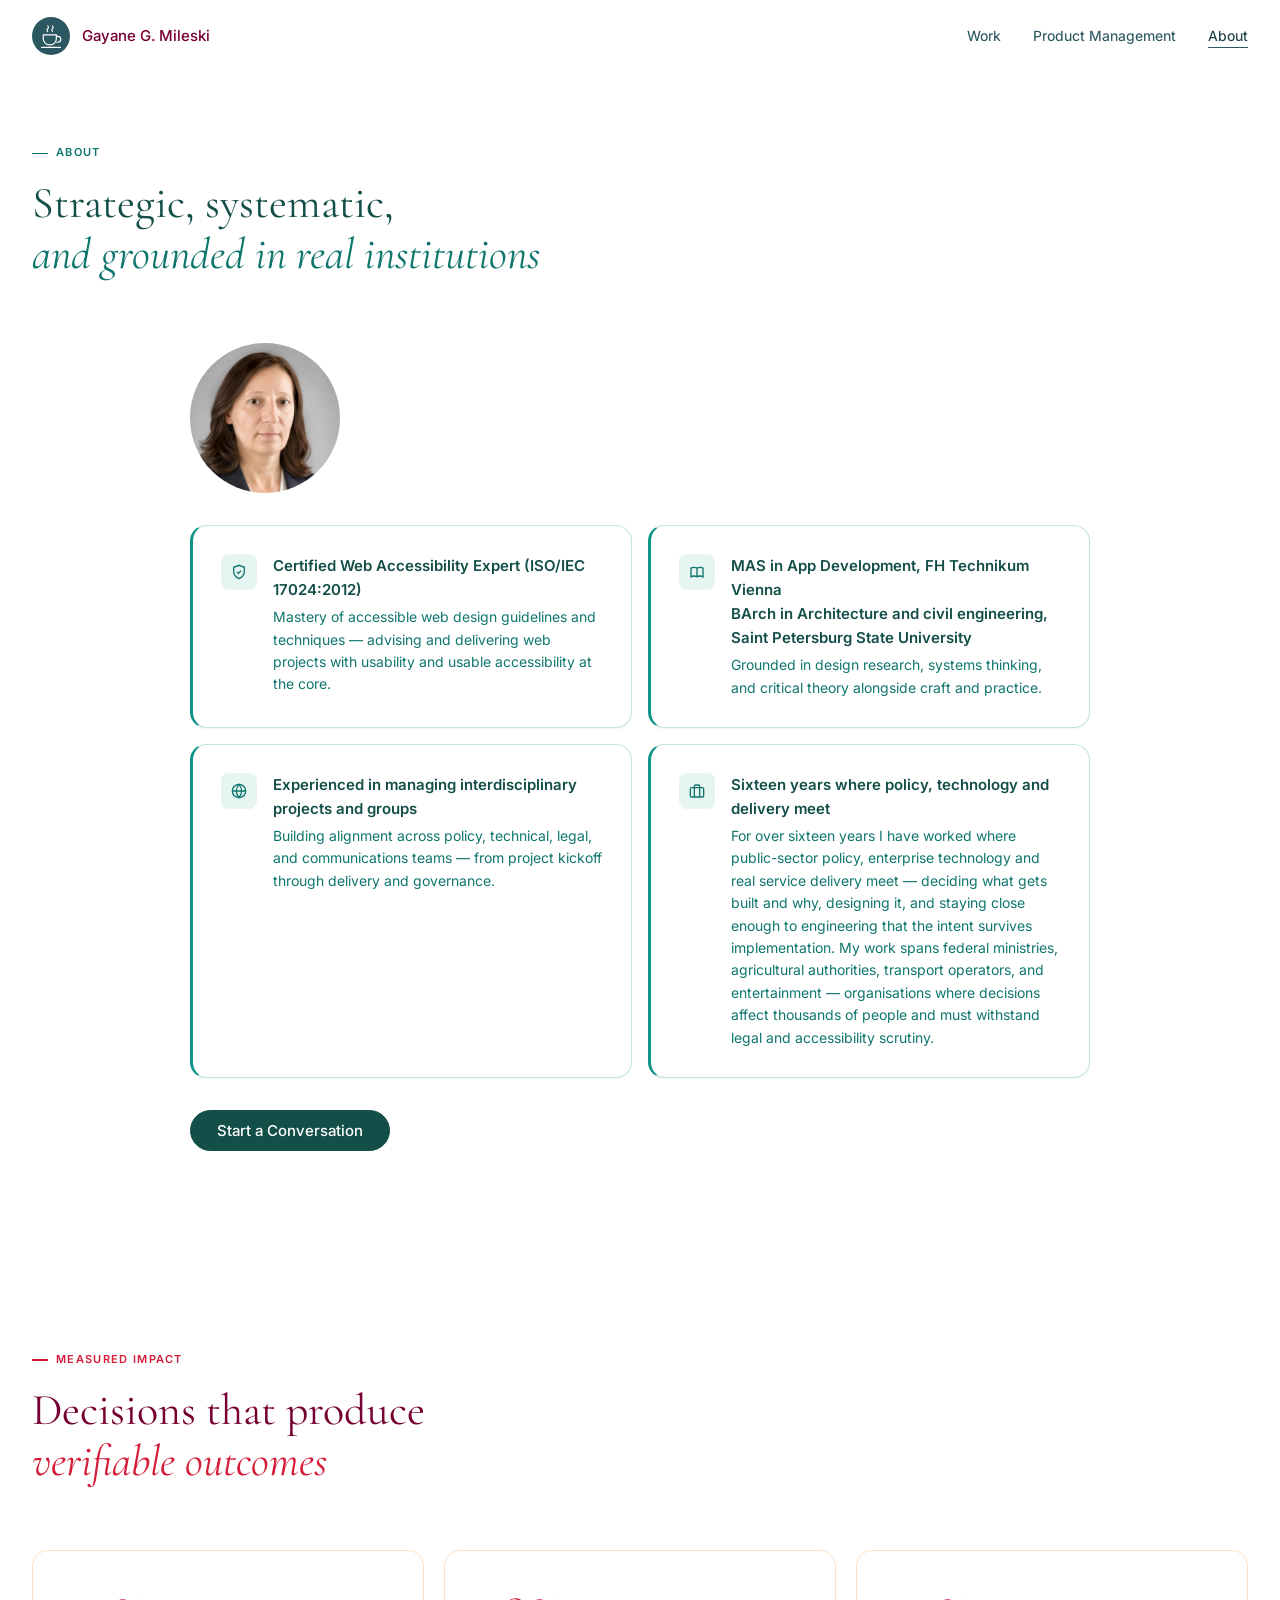
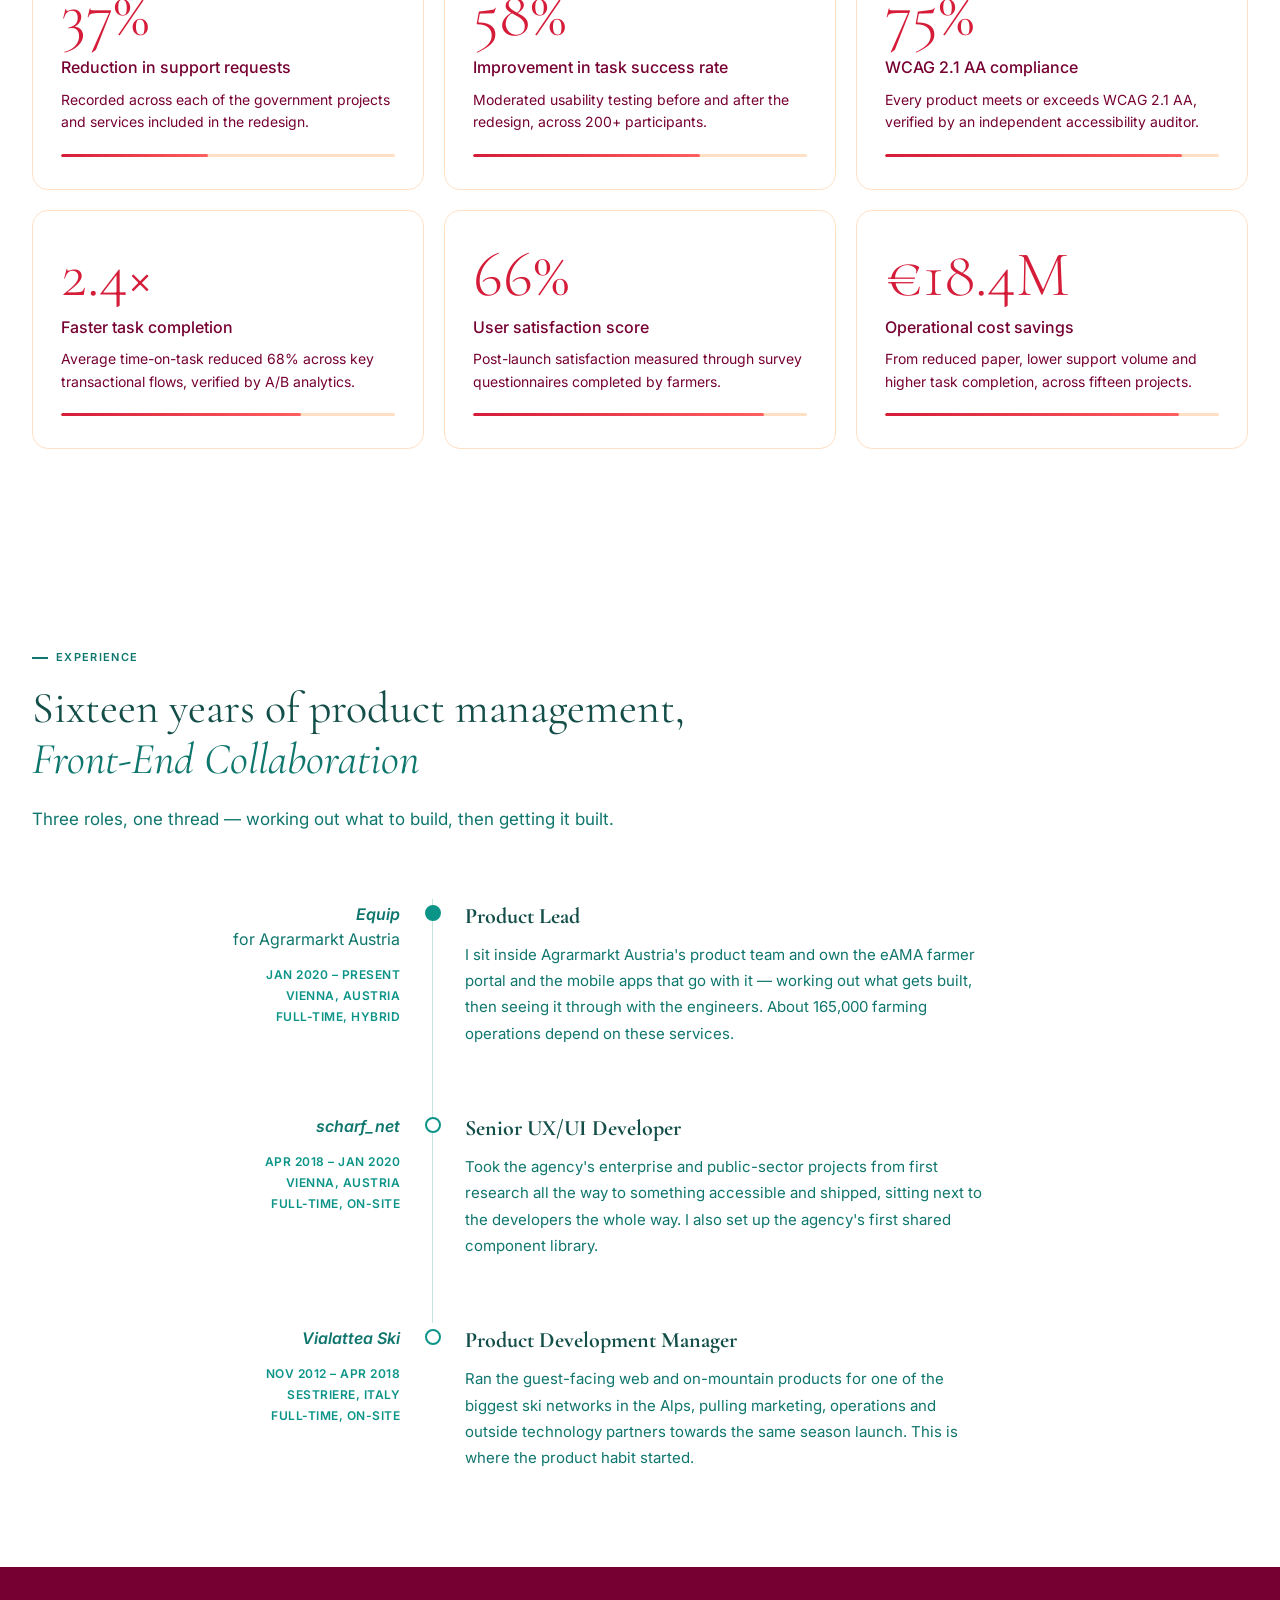
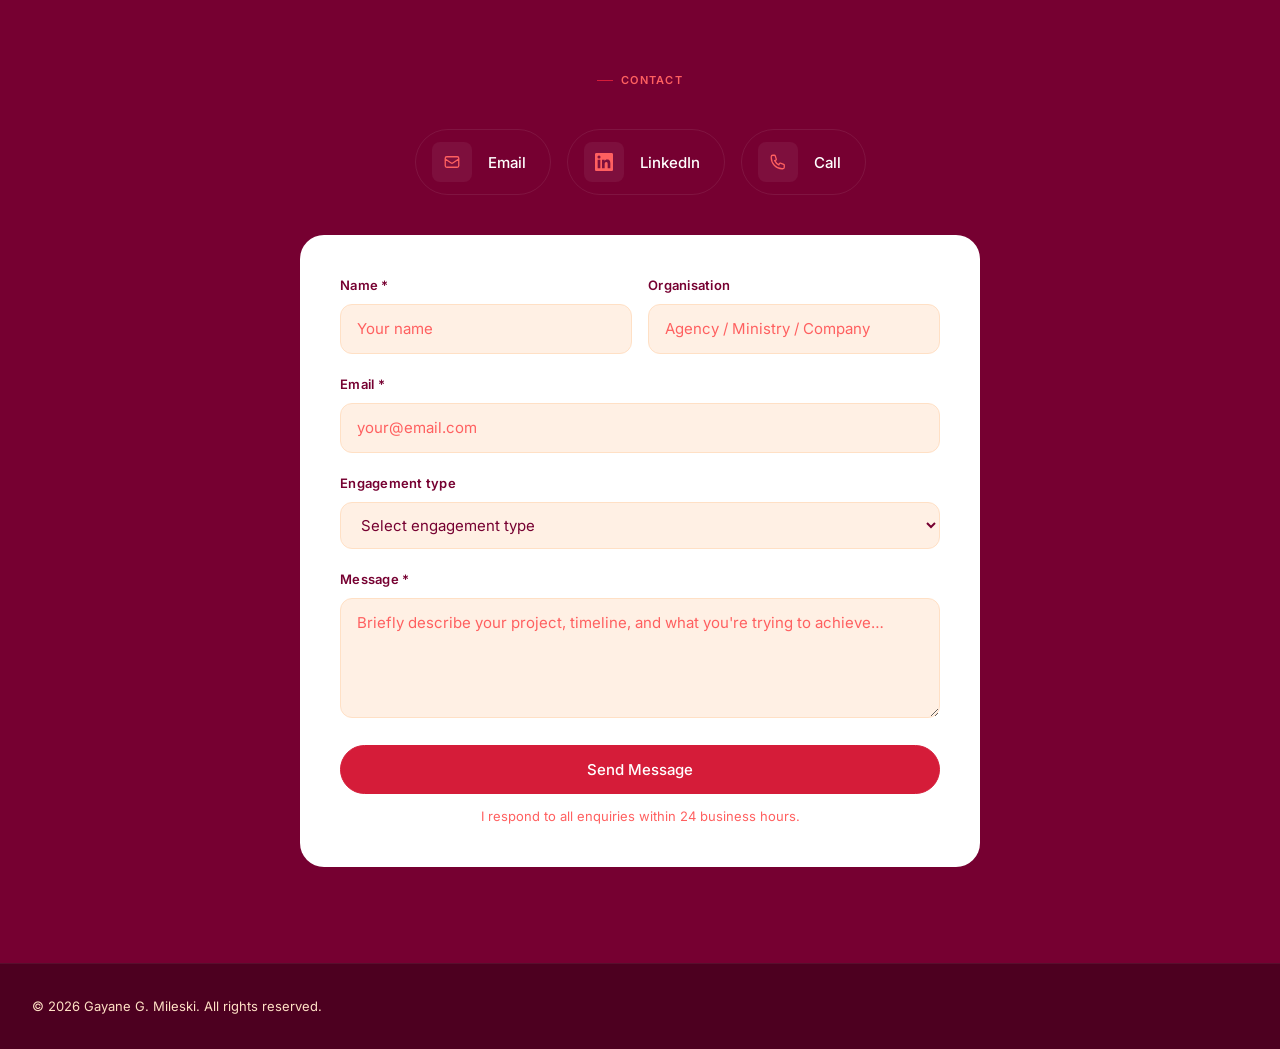
==== about.html @ b1dc821b "Stack the projects, calm the hovers, fix the banners at 600px Work drops the carousel and lists the " ====
<!DOCTYPE html>
<html lang="en">
<head>
  <meta charset="UTF-8">
  <meta name="viewport" content="width=device-width, initial-scale=1.0">
  <meta name="description" content="Gayane G. Mileski — Product Lead in Vienna, working across public-sector policy, enterprise technology and human-centred service delivery.">
  <title>About | Gayane G. Mileski</title>
  <link rel="icon" href="favicon.svg" type="image/svg+xml">
  <link rel="preconnect" href="https://fonts.googleapis.com">
  <link rel="preconnect" href="https://fonts.gstatic.com" crossorigin>
  <link href="https://fonts.googleapis.com/css2?family=Cormorant+Garamond:ital,wght@0,300;0,400;0,500;1,300;1,400&family=Inter:wght@300;400;500;600;700&display=swap" rel="stylesheet">
  <link rel="stylesheet" href="css/styles.css">
</head>
<body>

  <div class="reading-progress" aria-hidden="true"><div class="reading-progress-fill"></div></div>

  <header class="site-header" id="top">
    <nav class="nav container" aria-label="Primary navigation">
      <a href="index.html" class="nav-brand" aria-label="Gayane G. Mileski — Home">
        <span class="nav-monogram" aria-hidden="true"><svg viewBox="0 0 64 64" fill="none"><circle cx="32" cy="32" r="32" fill="#2b5761"/> <g fill="none" stroke="#FFFFFF" stroke-width="2" stroke-linecap="round" stroke-linejoin="round"> <path d="M26.5 15c1.6 1.6 1.6 3.2 0 4.8s-1.6 3.2 0 4.8"/> <path d="M34.5 15c1.6 1.6 1.6 3.2 0 4.8s-1.6 3.2 0 4.8"/> <path d="M19 30h22v6.5A10.5 10.5 0 0 1 30.5 47h-1A10.5 10.5 0 0 1 19 36.5V30z"/> <path d="M41 32.5h2.5a5 5 0 0 1 0 10H41.6"/> <path d="M16 51h32"/> </g></svg></span>
        <span class="nav-name">Gayane G. Mileski</span>
      </a>
      <ul class="nav-menu nav-menu--teal" id="nav-menu" role="list">
        <li><a href="work.html" class="nav-link">Work</a></li>
        <li><a href="product-management.html" class="nav-link">Product Management</a></li>
        <li><a href="about.html" class="nav-link is-current" aria-current="page">About</a></li>
      </ul>
      <button class="nav-toggle" id="nav-toggle" aria-expanded="false" aria-controls="nav-menu" aria-label="Open navigation">
        <span></span><span></span><span></span>
      </button>
    </nav>
  </header>

  <main id="main-content">

  <section class="section section--page-top" id="about" aria-labelledby="about-heading">
    <div class="container">
      <header class="section-header" data-reveal>
        <span class="section-label">About</span>
        <h2 class="section-title" id="about-heading">
          Strategic, systematic,<br><em>and grounded in real institutions</em>
        </h2>
      </header>
      <div class="about-stack">

        <img class="about-photo" src="images/avatar.webp" alt="Gayane G. Mileski" width="300" height="300" data-reveal>

        <div class="about-highlights" data-reveal data-reveal-delay="2">
          <div class="about-highlight">
            <div class="about-highlight-icon" aria-hidden="true">
              <svg width="16" height="16" fill="none" stroke="currentColor" stroke-width="2" viewBox="0 0 24 24"><path d="M12 22s8-4 8-10V5l-8-3-8 3v7c0 6 8 10 8 10z"/><path d="M9 12l2 2 4-4"/></svg>
            </div>
            <div class="about-highlight-text">
              <div class="about-highlight-title">Certified Web Accessibility Expert (ISO/IEC 17024:2012)</div>
              <div class="about-highlight-desc">Mastery of accessible web design guidelines and techniques — advising and delivering web projects with usability and usable accessibility at the core.</div>
            </div>
          </div>
          <div class="about-highlight">
            <div class="about-highlight-icon" aria-hidden="true">
              <svg width="16" height="16" fill="none" stroke="currentColor" stroke-width="2" viewBox="0 0 24 24"><path d="M12 6.253v13m0-13C10.832 5.477 9.246 5 7.5 5S4.168 5.477 3 6.253v13C4.168 18.477 5.754 18 7.5 18s3.332.477 4.5 1.253m0-13C13.168 5.477 14.754 5 16.5 5c1.747 0 3.332.477 4.5 1.253v13C19.832 18.477 18.247 18 16.5 18c-1.746 0-3.332.477-4.5 1.253"/></svg>
            </div>
            <div class="about-highlight-text">
              <div class="about-highlight-title">MAS in App Development, FH Technikum Vienna<br>BArch in Architecture and civil engineering, Saint Petersburg State University</div>
              <div class="about-highlight-desc">Grounded in design research, systems thinking, and critical theory alongside craft and practice.</div>
            </div>
          </div>
          <div class="about-highlight">
            <div class="about-highlight-icon" aria-hidden="true">
              <svg width="16" height="16" fill="none" stroke="currentColor" stroke-width="2" viewBox="0 0 24 24"><circle cx="12" cy="12" r="10"/><path d="M2 12h20M12 2a15.3 15.3 0 014 10 15.3 15.3 0 01-4 10 15.3 15.3 0 01-4-10 15.3 15.3 0 014-10z"/></svg>
            </div>
            <div class="about-highlight-text">
              <div class="about-highlight-title">Experienced in managing interdisciplinary projects and groups</div>
              <div class="about-highlight-desc">Building alignment across policy, technical, legal, and communications teams — from project kickoff through delivery and governance.</div>
            </div>
          </div>
          <div class="about-highlight">
            <div class="about-highlight-icon" aria-hidden="true">
              <svg width="16" height="16" fill="none" stroke="currentColor" stroke-width="2" viewBox="0 0 24 24"><rect x="2" y="7" width="20" height="14" rx="2"/><path d="M16 21V5a2 2 0 0 0-2-2h-4a2 2 0 0 0-2 2v16"/></svg>
            </div>
            <div class="about-highlight-text">
              <div class="about-highlight-title">Sixteen years where policy, technology and delivery meet</div>
              <div class="about-highlight-desc">For over sixteen years I have worked where public-sector policy, enterprise technology and real service delivery meet — deciding what gets built and why, designing it, and staying close enough to engineering that the intent survives implementation. My work spans federal ministries, agricultural authorities, transport operators, and entertainment — organisations where decisions affect thousands of people and must withstand legal and accessibility scrutiny.</div>
            </div>
          </div>
        </div>

        <a href="index.html#contact" class="btn btn-primary" data-reveal data-reveal-delay="3">Start a Conversation</a>

      </div>
    </div>
  </section>

  <!-- =====================================================================
       IMPACT / METRICS
  ====================================================================== -->
  <section class="section" id="impact" aria-labelledby="impact-heading">
    <div class="container">
      <header class="section-header" data-reveal>
        <span class="section-label">Measured Impact</span>
        <h2 class="section-title" id="impact-heading">
          Decisions that produce<br><em>verifiable outcomes</em>
        </h2>
      </header>

      <div class="metrics-grid" data-reveal>
        <div class="metric-cell">
          <div class="metric-number"><span class="counter-num" data-target="44" data-suffix="%">44%</span></div>
          <div class="metric-label">Reduction in support requests</div>
          <p class="metric-context">Recorded across each of the government projects and services included in the redesign.</p>
          <div class="metric-bar"><div class="metric-bar-fill" style="width:44%"></div></div>
        </div>
        <div class="metric-cell">
          <div class="metric-number"><span class="counter-num" data-target="68" data-suffix="%">68%</span></div>
          <div class="metric-label">Improvement in task success rate</div>
          <p class="metric-context">Moderated usability testing before and after the redesign, across 200+ participants.</p>
          <div class="metric-bar"><div class="metric-bar-fill" style="width:68%"></div></div>
        </div>
        <div class="metric-cell">
          <div class="metric-number"><span class="counter-num" data-target="89" data-suffix="%">89%</span></div>
          <div class="metric-label">WCAG 2.1 AA compliance</div>
          <p class="metric-context">Every product meets or exceeds WCAG 2.1 AA, verified by an independent accessibility auditor.</p>
          <div class="metric-bar"><div class="metric-bar-fill" style="width:89%"></div></div>
        </div>
        <div class="metric-cell">
          <div class="metric-number"><span class="counter-num" data-target="3.2" data-suffix="×" data-decimals="1">3.2×</span></div>
          <div class="metric-label">Faster task completion</div>
          <p class="metric-context">Average time-on-task reduced 68% across key transactional flows, verified by A/B analytics.</p>
          <div class="metric-bar"><div class="metric-bar-fill" style="width:72%"></div></div>
        </div>
        <div class="metric-cell">
          <div class="metric-number"><span class="counter-num" data-target="87" data-suffix="%">87%</span></div>
          <div class="metric-label">User satisfaction score</div>
          <p class="metric-context">Post-launch satisfaction measured through survey questionnaires completed by farmers.</p>
          <div class="metric-bar"><div class="metric-bar-fill" style="width:87%"></div></div>
        </div>
        <div class="metric-cell">
          <div class="metric-number"><span class="counter-num" data-prefix="€" data-target="24.5" data-suffix="M" data-decimals="1">€24.5M</span></div>
          <div class="metric-label">Operational cost savings</div>
          <p class="metric-context">From reduced paper, lower support volume and higher task completion, across fifteen projects.</p>
          <div class="metric-bar"><div class="metric-bar-fill" style="width:88%"></div></div>
        </div>
      </div>

    </div>
  </section>

  <!-- =====================================================================
       EXPERIENCE
  ====================================================================== -->
  <section class="section" id="experience" aria-labelledby="experience-heading">
    <div class="container">
      <header class="section-header" data-reveal>
        <span class="section-label">Experience</span>
        <h2 class="section-title" id="experience-heading">
          Sixteen years of product management,<br><em>Front-End Collaboration</em>
        </h2>
        <p class="section-description">
          Three roles, one thread — working out what to build, then getting it built.
        </p>
      </header>

      <div class="timeline" data-reveal>
        <div class="timeline-item">
          <div class="timeline-aside">
            <div class="timeline-org">Equip<span class="timeline-org-context">for Agrarmarkt Austria</span></div>
            <div class="timeline-meta">
                <span>Jan 2020 – Present</span>
                <span>Vienna, Austria</span>
                <span>Full-time, hybrid</span>
            </div>
          </div>
          <div class="timeline-content">
            <span class="timeline-marker" aria-hidden="true"></span>
            <div class="timeline-role">Product Lead</div>
            <p class="timeline-desc">I sit inside Agrarmarkt Austria's product team and own the eAMA farmer portal and the mobile apps that go with it — working out what gets built, then seeing it through with the engineers. About 165,000 farming operations depend on these services.</p>
          </div>
        </div>
        <div class="timeline-item">
          <div class="timeline-aside">
            <div class="timeline-org">scharf_net</div>
            <div class="timeline-meta">
                <span>Apr 2018 – Jan 2020</span>
                <span>Vienna, Austria</span>
                <span>Full-time, on-site</span>
            </div>
          </div>
          <div class="timeline-content">
            <span class="timeline-marker" aria-hidden="true"></span>
            <div class="timeline-role">Senior UX/UI Developer</div>
            <p class="timeline-desc">Took the agency's enterprise and public-sector projects from first research all the way to something accessible and shipped, sitting next to the developers the whole way. I also set up the agency's first shared component library.</p>
          </div>
        </div>
        <div class="timeline-item">
          <div class="timeline-aside">
            <div class="timeline-org">Vialattea Ski</div>
            <div class="timeline-meta">
                <span>Nov 2012 – Apr 2018</span>
                <span>Sestriere, Italy</span>
                <span>Full-time, on-site</span>
            </div>
          </div>
          <div class="timeline-content">
            <span class="timeline-marker" aria-hidden="true"></span>
            <div class="timeline-role">Product Development Manager</div>
            <p class="timeline-desc">Ran the guest-facing web and on-mountain products for one of the biggest ski networks in the Alps, pulling marketing, operations and outside technology partners towards the same season launch. This is where the product habit started.</p>
          </div>
        </div>
      </div>
    </div>
  </section>

  <!-- =====================================================================
       CONTACT
  ====================================================================== -->
  <section class="section section--dark" id="contact" aria-label="Contact">
    <div class="container">
      <div class="contact-stack">

        <div class="contact-info contact-info--centered" data-reveal>
          <span class="section-label" style="color:var(--teal-400);">Contact</span>
          <nav class="contact-links" aria-label="Contact links">
            <a href="mailto:gayane.mileski@gmail.com" class="contact-link-item">
              <span class="contact-link-icon" aria-hidden="true">
                <svg width="18" height="18" fill="none" stroke="currentColor" stroke-width="1.75" viewBox="0 0 24 24"><path d="M3 8l7.89 5.26a2 2 0 002.22 0L21 8M5 19h14a2 2 0 002-2V7a2 2 0 00-2-2H5a2 2 0 00-2 2v10a2 2 0 002 2z"/></svg>
              </span>
              <span class="contact-link-text"><span class="contact-link-value">Email</span></span>
            </a>
            <a href="https://www.linkedin.com/in/gayane-g-mileski/" class="contact-link-item" target="_blank" rel="noopener noreferrer">
              <span class="contact-link-icon" aria-hidden="true">
                <svg width="18" height="18" fill="currentColor" viewBox="0 0 24 24"><path d="M20.447 20.452h-3.554v-5.569c0-1.328-.027-3.037-1.852-3.037-1.853 0-2.136 1.445-2.136 2.939v5.667H9.351V9h3.414v1.561h.046c.477-.9 1.637-1.85 3.37-1.85 3.601 0 4.267 2.37 4.267 5.455v6.286zM5.337 7.433a2.062 2.062 0 01-2.063-2.065 2.064 2.064 0 112.063 2.065zm1.782 13.019H3.555V9h3.564v11.452zM22.225 0H1.771C.792 0 0 .774 0 1.729v20.542C0 23.227.792 24 1.771 24h20.451C23.2 24 24 23.227 24 22.271V1.729C24 .774 23.2 0 22.222 0h.003z"/></svg>
              </span>
              <span class="contact-link-text"><span class="contact-link-value">LinkedIn</span></span>
            </a>
            <a href="tel:+436602308530" class="contact-link-item">
              <span class="contact-link-icon" aria-hidden="true">
                <svg width="18" height="18" fill="none" stroke="currentColor" stroke-width="1.75" viewBox="0 0 24 24"><path d="M3 5a2 2 0 012-2h2.28a1 1 0 01.948.684l1.498 4.493a1 1 0 01-.502 1.21l-1.598.8a11.042 11.042 0 005.516 5.516l.8-1.598a1 1 0 011.21-.502l4.493 1.498a1 1 0 01.684.949V19a2 2 0 01-2 2h-1C9.716 21 3 14.284 3 6V5z"/></svg>
              </span>
              <span class="contact-link-text"><span class="contact-link-value">Call</span></span>
            </a>
          </nav>
        </div>

        <div class="contact-form-card" data-reveal data-reveal-delay="2">
          <form id="contact-form" novalidate aria-label="Contact form">
            <div class="form-row">
              <div class="form-group">
                <label class="form-label" for="form-name">Name <span aria-hidden="true">*</span></label>
                <input class="form-input" type="text" id="form-name" name="name" required autocomplete="name" placeholder="Your name">
              </div>
              <div class="form-group">
                <label class="form-label" for="form-org">Organisation</label>
                <input class="form-input" type="text" id="form-org" name="organisation" autocomplete="organization" placeholder="Agency / Ministry / Company">
              </div>
            </div>
            <div class="form-group">
              <label class="form-label" for="form-email">Email <span aria-hidden="true">*</span></label>
              <input class="form-input" type="email" id="form-email" name="email" required autocomplete="email" placeholder="your@email.com">
            </div>
            <div class="form-group">
              <label class="form-label" for="form-type">Engagement type</label>
              <select class="form-select" id="form-type" name="type">
                <option value="">Select engagement type</option>
                <option value="strategy">Product strategy &amp; roadmap</option>
                <option value="embedded">Interim / embedded product leadership</option>
                <option value="discovery">Discovery &amp; product definition</option>
                <option value="audit">UX / accessibility audit</option>
                <option value="system">Design system build</option>
                <option value="other">Other</option>
              </select>
            </div>
            <div class="form-group">
              <label class="form-label" for="form-message">Message <span aria-hidden="true">*</span></label>
              <textarea class="form-textarea" id="form-message" name="message" required placeholder="Briefly describe your project, timeline, and what you're trying to achieve…"></textarea>
            </div>
            <button type="submit" class="btn btn-teal" style="width:100%; justify-content:center; padding:1rem;">
              Send Message
            </button>
            <p class="form-note">I respond to all enquiries within 24 business hours.</p>
          </form>
          <div class="form-success" hidden style="text-align:center; padding: var(--s-10);">
            <div style="width:56px; height:56px; background:var(--teal-50); border-radius:50%; display:flex; align-items:center; justify-content:center; margin:0 auto var(--s-5);">
              <svg width="24" height="24" fill="none" stroke="var(--teal-700)" stroke-width="2" viewBox="0 0 24 24"><path d="M9 12l2 2 4-4m6 2a9 9 0 11-18 0 9 9 0 0118 0z"/></svg>
            </div>
            <h3 style="font-size:1.125rem; font-weight:600; color:var(--gray-900); margin-bottom:var(--s-3);">Message received</h3>
            <p style="font-size:0.9375rem; color:var(--gray-500);">Thank you for reaching out. I'll be in touch within 24 hours.</p>
          </div>
        </div>

      </div>
    </div>
  </section>


  </main>

  <footer class="footer" role="contentinfo">
    <div class="container">
      <div class="footer-bottom">
        <p class="footer-copyright">© 2026 Gayane G. Mileski. All rights reserved.</p>
      </div>
    </div>
  </footer>

  <script src="js/main.js" defer></script>
</body>
</html>
---- css/styles.css ----
/* ==========================================================================
   PORTFOLIO — Senior UX/UI Design Lead
   Swiss-inspired editorial layout, government & enterprise sector
   ========================================================================== */

/* ==========================================================================
   1. CUSTOM PROPERTIES
   ========================================================================== */
:root {
  /* Colors */
  --white:     #FFFFFF;
  /* Brand palette (warm): cream → peach → coral → crimson → burgundy */
  --gray-50:   #FFF0E4;
  --gray-100:  #FFF0E4;
  --gray-200:  #FFE0C5;
  --gray-300:  #FFE0C5;
  --gray-400:  #FF6060;
  --gray-500:  #760031;
  --gray-600:  #760031;
  --gray-700:  #760031;
  --gray-800:  #760031;
  --gray-900:  #760031;

  --teal-50:   #FFF0E4;
  --teal-100:  #FFE0C5;
  --teal-300:  #FF6060;
  --teal-400:  #FF6060;
  --teal-500:  #D51C39;
  --teal-600:  #D51C39;
  --teal-700:  #D51C39;
  --teal-800:  #760031;
  --teal-900:  #760031;

  /* Semantic */
  --color-primary:    var(--gray-900);
  --color-accent:     var(--teal-700);
  --color-accent-mid: var(--teal-600);
  --color-text:       var(--gray-800);
  --color-muted:      var(--gray-500);
  --color-border:     var(--gray-200);
  --color-bg:         var(--white);
  --color-bg-alt:     var(--gray-50);

  /* Typography */
  --font-display: 'Cormorant Garamond', 'Georgia', serif;
  --font-body:    'Inter', -apple-system, BlinkMacSystemFont, 'Segoe UI', Helvetica, Arial, sans-serif;

  /* Spacing scale (4px base) */
  --s-1:  0.25rem;
  --s-2:  0.5rem;
  --s-3:  0.75rem;
  --s-4:  1rem;
  --s-5:  1.25rem;
  --s-6:  1.5rem;
  --s-7:  1.75rem;
  --s-8:  2rem;
  --s-10: 2.5rem;
  --s-12: 3rem;
  --s-16: 4rem;
  --s-20: 5rem;
  --s-24: 6rem;
  --s-32: 8rem;

  /* Layout */
  --container-max:     1280px;
  --container-pad:     2rem;
  --nav-height:        72px;

  /* Radius */
  --r-sm:  4px;
  --r-md:  8px;
  --r-lg:  12px;
  --r-xl:  16px;
  --r-2xl: 24px;
  --r-full: 9999px;

  /* Transitions */
  --t-fast:  150ms cubic-bezier(0.4, 0, 0.2, 1);
  --t-base:  250ms cubic-bezier(0.4, 0, 0.2, 1);
  --t-slow:  400ms cubic-bezier(0.4, 0, 0.2, 1);

  /* Shadows */
  --shadow-sm:  0 1px 2px 0 rgba(0,0,0,0.05);
  --shadow-md:  0 4px 16px 0 rgba(0,0,0,0.08);
  --shadow-lg:  0 12px 40px 0 rgba(0,0,0,0.12);
  --shadow-xl:  0 24px 64px 0 rgba(0,0,0,0.14);
}

/* Inside dark (burgundy) containers, muted-text tokens resolve to a
   light tint so secondary text stays legible on the dark background. */
.footer,
.contact-info,
.cs-section--dark,
.cs-hero {
  --gray-400: #FFE0C5;
  --gray-500: #FFE0C5;
  --gray-600: #FFE0C5;
}

/* The Product Management, About and Experience sections share a teal accent
   theme: a white background with the teal-family and dark-neutral tokens
   remapped in scope, so labels, headings, icons, tags, timeline markers and
   card numbers all resolve to teal without touching the global brand palette.
   (The task panel itself uses a deeper #2b5761 slate, set on its own classes.) */
#product-management,
#about,
#experience {
  background: var(--white);
  /* warm neutrals → teal-leaning neutrals (headings, body, borders, tints) */
  --gray-50:  #FFFFFF;
  --gray-100: #D7EEEA;
  --gray-200: #C2E5DF;
  --gray-400: #0D9488;
  --gray-500: #0F766E;
  --gray-600: #0F766E;
  --gray-700: #134E48;
  --gray-800: #134E48;
  --gray-900: #134E48;
  /* teal accents */
  --teal-50:  #E6F5F2;
  --teal-100: #D7EEEA;
  --teal-300: #2DD4BF;
  --teal-400: #2DD4BF;
  --teal-500: #0D9488;
  --teal-600: #0D9488;
  --teal-700: #0F766E;
  --teal-800: #134E48;
  --teal-900: #134E48;
  /* semantic tokens re-resolve in scope (they were substituted to the warm
     palette at :root, so the raw-token overrides above don't reach them) */
  --color-primary:    var(--gray-900);
  --color-accent:     var(--teal-700);
  --color-accent-mid: var(--teal-600);
  --color-text:       var(--gray-800);
  --color-muted:      var(--gray-500);
  --color-border:     var(--gray-200);
}

/* ==========================================================================
   2. RESET & BASE
   ========================================================================== */
*, *::before, *::after {
  box-sizing: border-box;
  margin: 0;
  padding: 0;
}

html {
  scroll-behavior: smooth;
  -webkit-text-size-adjust: 100%;
  text-rendering: optimizeLegibility;
}

body {
  font-family: var(--font-body);
  font-size: 1rem;
  line-height: 1.6;
  color: var(--color-text);
  background: var(--color-bg);
  -webkit-font-smoothing: antialiased;
  -moz-osx-font-smoothing: grayscale;
  overflow-x: hidden;
}

img, svg, video, picture { max-width: 100%; height: auto; display: block; }
a { color: inherit; text-decoration: none; }
ul, ol { list-style: none; }
button { cursor: pointer; border: none; background: none; font: inherit; }
input, textarea, select { font: inherit; }

:focus-visible {
  outline: 2px solid var(--color-accent);
  outline-offset: 3px;
  border-radius: var(--r-sm);
}

.skip-link {
  position: absolute;
  top: -100%;
  left: 1rem;
  z-index: 9999;
  padding: 0.5rem 1.25rem;
  background: var(--teal-800);
  color: var(--white);
  border-radius: var(--r-md);
  font-weight: 600;
  font-size: 0.875rem;
  transition: top var(--t-fast);
}
.skip-link:focus { top: 1rem; }

/* Floating "back to top" button (injected by main.js on every page) */
.to-top {
  position: fixed;
  bottom: clamp(16px, 3vw, 28px);
  right: clamp(16px, 3vw, 28px);
  z-index: 300;
  width: 48px;
  height: 48px;
  border-radius: 50%;
  display: grid;
  place-items: center;
  background: var(--gray-900);
  color: var(--white);
  box-shadow: 0 8px 24px -6px rgba(0,0,0,0.35);
  cursor: pointer;
  opacity: 0;
  transform: translateY(12px);
  pointer-events: none;
  transition: opacity var(--t-base), transform var(--t-base), box-shadow var(--t-base);
}
.to-top.visible { opacity: 1; transform: translateY(0); pointer-events: auto; }
.to-top:hover { transform: translateY(-2px); box-shadow: 0 12px 30px -6px rgba(0,0,0,0.45); }
.to-top svg { width: 20px; height: 20px; }
@media (prefers-reduced-motion: reduce) {
  .to-top { transition: opacity var(--t-base); transform: none; }
  .to-top.visible { transform: none; }
  .to-top:hover { transform: none; }
}

/* ==========================================================================
   3. LAYOUT
   ========================================================================== */
.container {
  max-width: var(--container-max);
  margin-inline: auto;
  padding-inline: var(--container-pad);
}

.section {
  padding-block: var(--s-24);
}

.section--dark {
  background: var(--gray-900);
  color: var(--white);
}

.section--tinted {
  background: var(--white);
}

.section--teal-edge {
  background: var(--white);
  position: relative;
}
.section--teal-edge::before {
  content: '';
  position: absolute;
  top: 0; left: 0; right: 0;
  height: 3px;
  background: linear-gradient(90deg, var(--teal-600), var(--teal-400));
}

/* Section header block */
.section-header {
  margin-bottom: var(--s-16);
}

.section-header--centered {
  text-align: center;
  max-width: 760px;
  margin-inline: auto;
  margin-bottom: var(--s-16);
}

.section-label {
  display: inline-flex;
  align-items: center;
  gap: var(--s-2);
  font-size: 0.6875rem;
  font-weight: 600;
  letter-spacing: 0.12em;
  text-transform: uppercase;
  color: var(--color-accent);
  margin-bottom: var(--s-4);
}
.section-label::before {
  content: '';
  display: block;
  width: 16px;
  height: 1.5px;
  background: var(--color-accent);
}

.section-title {
  font-family: var(--font-display);
  font-size: clamp(2rem, 3.5vw, 2.75rem);
  font-weight: 400;
  line-height: 1.15;
  color: var(--gray-900);
  margin-bottom: var(--s-5);
}
.section-title em {
  font-style: italic;
  color: var(--teal-700);
}
.section--dark .section-title { color: var(--white); }
.section--dark .section-title em { color: var(--teal-300); }

.section-description {
  font-size: 1.0625rem;
  line-height: 1.8;
  color: var(--color-muted);
  max-width: 600px;
}
.section--dark .section-description { color: var(--gray-400); }

/* ==========================================================================
   4. NAVIGATION
   ========================================================================== */
.site-header {
  position: fixed;
  inset: 0 0 auto 0;
  z-index: 200;
  background: rgba(255, 255, 255, 0.96);
  backdrop-filter: blur(16px);
  -webkit-backdrop-filter: blur(16px);
  border-bottom: 1px solid transparent;
  transition: border-color var(--t-base), box-shadow var(--t-base);
}

.site-header.is-scrolled {
  border-bottom-color: var(--gray-200);
  box-shadow: 0 1px 0 var(--gray-100), 0 4px 16px rgba(0,0,0,0.04);
}

.nav {
  display: flex;
  align-items: center;
  justify-content: space-between;
  height: var(--nav-height);
  gap: var(--s-8);
}

.nav-brand {
  display: flex;
  align-items: center;
  gap: var(--s-3);
  flex-shrink: 0;
  text-decoration: none;
}

.nav-monogram {
  width: 38px;
  height: 38px;
  background: var(--gray-900);
  color: var(--white);
  display: grid;
  place-items: center;
  font-size: 0.8125rem;
  font-weight: 700;
  letter-spacing: 0.08em;
  border-radius: var(--r-sm);
  transition: background var(--t-fast);
}
.nav-brand:hover .nav-monogram { background: var(--teal-700); }

.nav-name {
  font-size: 0.9375rem;
  font-weight: 500;
  color: var(--gray-900);
}

.nav-menu {
  display: flex;
  align-items: center;
  gap: var(--s-8);
}

.nav-link {
  font-size: 0.875rem;
  font-weight: 450;
  color: var(--gray-600);
  position: relative;
  padding-bottom: 2px;
  transition: color var(--t-fast);
}
.nav-link::after {
  content: '';
  position: absolute;
  bottom: -2px; left: 0; right: 0;
  height: 1.5px;
  background: var(--teal-600);
  transform: scaleX(0);
  transform-origin: left;
  transition: transform var(--t-base);
}
.nav-link:hover { color: var(--gray-900); }
.nav-link:hover::after,
.nav-link.active::after { transform: scaleX(1); }
.nav-link.active { color: var(--gray-900); }

.nav-cta {
  padding: 0.5rem 1.25rem;
  background: var(--gray-900);
  color: var(--white);
  border-radius: var(--r-full);
  font-size: 0.875rem;
  font-weight: 500;
  transition: background var(--t-fast);
}
.nav-cta:hover { background: var(--teal-700); color: var(--white); }
.nav-cta::after { display: none; }

/* Icon buttons in the nav (contact = mail, linkedin) */
.nav-icon { display: grid; place-items: center; width: 40px; height: 40px; padding: 0; border-radius: 50%; }
.nav-icon svg { width: 20px; height: 20px; display: block; }
.nav-cta.nav-icon { background: var(--gray-900); color: var(--white); }
.nav-cta.nav-icon:hover { background: var(--teal-700); }
.nav-social { color: var(--gray-600); transition: color var(--t-fast), background var(--t-fast); }
.nav-social svg { width: 22px; height: 22px; }
.nav-social::after { display: none; }
.nav-social:hover { color: var(--gray-900); background: var(--gray-100); }

/* Homepage header — teal links (Work, About, LinkedIn, Contact) */
.nav-menu--teal .nav-link { color: #2b5761; }
.nav-menu--teal .nav-link:hover,
.nav-menu--teal .nav-link.active { color: #1d3d45; }
.nav-menu--teal .nav-link::after { background: #2b5761; }
.nav-menu--teal .nav-social { color: #2b5761; }
.nav-menu--teal .nav-social:hover { color: #1d3d45; background: #e3eef0; }
.nav-menu--teal .nav-cta.nav-icon { background: #2b5761; }
.nav-menu--teal .nav-cta.nav-icon:hover { background: #1d3d45; }

.nav-toggle {
  display: none;
  flex-direction: column;
  justify-content: center;
  gap: 5px;
  width: 36px;
  height: 36px;
  padding: 4px;
}
.nav-toggle span {
  display: block;
  width: 100%;
  height: 1.5px;
  background: var(--gray-900);
  transition: transform var(--t-base), opacity var(--t-base);
}
.nav-toggle[aria-expanded="true"] span:nth-child(1) { transform: translateY(6.5px) rotate(45deg); }
.nav-toggle[aria-expanded="true"] span:nth-child(2) { opacity: 0; transform: scaleX(0); }
.nav-toggle[aria-expanded="true"] span:nth-child(3) { transform: translateY(-6.5px) rotate(-45deg); }

/* ==========================================================================
   5. BUTTONS
   ========================================================================== */
.btn {
  display: inline-flex;
  align-items: center;
  gap: var(--s-2);
  padding: 0.75rem 1.625rem;
  font-size: 0.9375rem;
  font-weight: 500;
  line-height: 1;
  border-radius: var(--r-full);
  border: 1.5px solid transparent;
  transition: background var(--t-base), border-color var(--t-base), color var(--t-base), box-shadow var(--t-base);
  cursor: pointer;
  text-decoration: none;
  white-space: nowrap;
}

.btn-primary {
  background: var(--gray-900);
  color: var(--white);
  border-color: var(--gray-900);
}
.btn-primary:hover {
  background: var(--teal-700);
  border-color: var(--teal-700);
  box-shadow: 0 4px 16px rgba(213,28,57,0.25);
}

.btn-outline {
  background: transparent;
  color: var(--gray-900);
  border-color: var(--gray-300);
}
.btn-outline:hover {
  border-color: var(--gray-700);
  background: var(--gray-50);
}

.btn-teal {
  background: var(--teal-700);
  color: var(--white);
  border-color: var(--teal-700);
}
.btn-teal:hover {
  background: var(--teal-800);
  border-color: var(--teal-800);
  box-shadow: 0 4px 16px rgba(213,28,57,0.3);
}

.btn-ghost {
  background: transparent;
  color: var(--teal-700);
  border-color: transparent;
  padding-inline: 0;
}
.btn-ghost:hover { color: var(--teal-800); }

.btn svg { flex-shrink: 0; }

/* Arrow button variant */
.btn-arrow {
  display: inline-flex;
  align-items: center;
  gap: var(--s-3);
  font-size: 0.9375rem;
  font-weight: 500;
  color: var(--gray-900);
  transition: gap var(--t-base), color var(--t-fast);
}
.btn-arrow:hover { gap: var(--s-4); color: var(--teal-700); }
.btn-arrow .arrow-icon {
  width: 36px;
  height: 36px;
  border-radius: 50%;
  border: 1.5px solid var(--gray-300);
  display: grid;
  place-items: center;
  transition: border-color var(--t-fast), background var(--t-fast);
  flex-shrink: 0;
}
.btn-arrow:hover .arrow-icon {
  border-color: var(--teal-600);
  background: var(--teal-50);
}

/* ==========================================================================
   6. HERO SECTION
   ========================================================================== */
.hero {
  min-height: 84vh;
  display: flex;
  align-items: center;
  padding-top: var(--nav-height);
  position: relative;
  overflow: hidden;
}

.hero::before {
  content: '';
  position: absolute;
  inset: 0;
  background:
    radial-gradient(ellipse 80% 60% at 70% 50%, rgba(213,28,57,0.04) 0%, transparent 60%),
    radial-gradient(ellipse 40% 60% at 20% 20%, rgba(213,28,57,0.025) 0%, transparent 50%);
  pointer-events: none;
}

.hero > .container { width: 100%; }

.hero-grid {
  display: grid;
  grid-template-columns: 1fr;
  gap: var(--s-16);
  align-items: center;
  padding-block: var(--s-20) var(--s-6);
}

.hero-eyebrow {
  display: inline-flex;
  align-items: center;
  gap: var(--s-3);
  padding: var(--s-2) var(--s-4);
  background: var(--teal-50);
  border: 1px solid var(--teal-100);
  border-radius: var(--r-full);
  font-size: 0.8125rem;
  font-weight: 500;
  color: var(--teal-800);
  letter-spacing: 0.01em;
  margin-bottom: var(--s-8);
}
.hero-eyebrow-dot {
  width: 6px;
  height: 6px;
  border-radius: 50%;
  background: var(--teal-500);
  animation: pulse-dot 2.5s ease-in-out infinite;
}
@keyframes pulse-dot {
  0%, 100% { opacity: 1; transform: scale(1); }
  50% { opacity: 0.5; transform: scale(0.7); }
}

.hero-title {
  font-family: var(--font-display);
  font-size: clamp(2.75rem, 5.5vw, 4.25rem);
  font-weight: 300;
  line-height: 1.1;
  letter-spacing: -0.01em;
  color: var(--gray-900);
  margin-bottom: var(--s-6);
}
.hero-title em {
  font-style: italic;
  color: var(--teal-700);
}

.hero-description {
  font-size: 1.0625rem;
  line-height: 1.85;
  color: var(--gray-500);
  max-width: 520px;
  margin-bottom: var(--s-8);
}

.hero-divider {
  width: 48px;
  height: 1px;
  background: var(--gray-300);
  margin-block: var(--s-6);
}

.hero-actions {
  display: flex;
  align-items: center;
  gap: var(--s-4);
  flex-wrap: wrap;
  margin-bottom: var(--s-12);
}

.hero-clients-block {
  border-top: 1px solid var(--gray-200);
  padding-top: var(--s-8);
}

.hero-clients-label {
  font-size: 0.75rem;
  font-weight: 600;
  letter-spacing: 0.1em;
  text-transform: uppercase;
  color: var(--gray-400);
  margin-bottom: var(--s-5);
}

.hero-clients-list {
  display: flex;
  align-items: center;
  gap: var(--s-8);
  flex-wrap: wrap;
}

.client-name {
  font-size: 0.875rem;
  font-weight: 600;
  color: var(--gray-400);
  letter-spacing: 0.04em;
  transition: color var(--t-fast);
}
.client-name:hover { color: var(--gray-700); }

/* Hero Visual */
.hero-visual {
  display: flex;
  justify-content: flex-end;
  align-items: center;
  position: relative;
}

.hero-portrait-wrapper {
  position: relative;
  width: 100%;
  max-width: 460px;
}

.hero-portrait-frame {
  position: relative;
  aspect-ratio: 4/5;
  border-radius: var(--r-2xl);
  overflow: hidden;
  background: linear-gradient(145deg, var(--gray-100) 0%, var(--gray-200) 100%);
}

.hero-portrait-inner {
  position: absolute;
  inset: 0;
  display: flex;
  flex-direction: column;
  align-items: center;
  justify-content: center;
  gap: var(--s-4);
}

.portrait-monogram {
  font-family: var(--font-display);
  font-size: 5rem;
  font-weight: 300;
  color: var(--gray-400);
  letter-spacing: 0.1em;
  line-height: 1;
}

.portrait-hint {
  font-size: 0.75rem;
  color: var(--gray-400);
  letter-spacing: 0.06em;
  text-transform: uppercase;
}

/* Decorative grid dots */
.hero-dots {
  position: absolute;
  top: -20px;
  right: -20px;
  width: 120px;
  height: 160px;
  background-image: radial-gradient(circle, var(--teal-600) 1px, transparent 1px);
  background-size: 14px 14px;
  opacity: 0.2;
  pointer-events: none;
}

.hero-dots-bottom {
  position: absolute;
  bottom: -20px;
  left: -20px;
  width: 80px;
  height: 100px;
  background-image: radial-gradient(circle, var(--gray-400) 1px, transparent 1px);
  background-size: 14px 14px;
  opacity: 0.25;
  pointer-events: none;
}

/* Hero stats floating card */
.hero-stats-card {
  position: absolute;
  top: auto;
  bottom: 13%;
  right: -28px;
  transform: none;
  background: var(--white);
  border-radius: var(--r-xl);
  padding: var(--s-6) var(--s-6);
  box-shadow: var(--shadow-xl);
  display: grid;
  grid-template-columns: 1fr;
  gap: var(--s-5);
  min-width: 150px;
  border: 1px solid var(--gray-100);
}

.hero-stat-item {
  text-align: center;
}
.hero-stat-number {
  display: block;
  font-size: 1.625rem;
  font-weight: 700;
  color: var(--gray-900);
  line-height: 1;
  margin-bottom: var(--s-1);
}
.hero-stat-label {
  display: block;
  font-size: 0.6875rem;
  color: var(--gray-500);
  letter-spacing: 0.04em;
  line-height: 1.4;
}

/* Scroll indicator */
.scroll-indicator {
  position: absolute;
  bottom: var(--s-8);
  left: 50%;
  transform: translateX(-50%);
  display: flex;
  flex-direction: column;
  align-items: center;
  gap: var(--s-2);
  font-size: 0.6875rem;
  letter-spacing: 0.1em;
  text-transform: uppercase;
  color: var(--gray-400);
  animation: scroll-bounce 2s ease-in-out infinite;
}
.scroll-indicator-line {
  width: 1px;
  height: 40px;
  background: linear-gradient(to bottom, var(--gray-300), transparent);
}
@keyframes scroll-bounce {
  0%, 100% { transform: translateX(-50%) translateY(0); }
  50% { transform: translateX(-50%) translateY(6px); }
}

/* ==========================================================================
   7. EXPERTISE SECTION
   ========================================================================== */
.expertise-grid {
  display: grid;
  grid-template-columns: repeat(auto-fill, minmax(240px, 1fr));
  gap: var(--s-5);
}

.expertise-card {
  padding: var(--s-7);
  background: var(--white);
  border: 1px solid var(--gray-200);
  border-radius: var(--r-xl);
  transition: border-color var(--t-base), box-shadow var(--t-base), transform var(--t-base);
  cursor: default;
}
.expertise-card:hover {
  border-color: var(--teal-300);
  box-shadow: var(--shadow-md), 0 0 0 1px var(--teal-100) inset;
}

.expertise-card-icon {
  width: 40px;
  height: 40px;
  display: grid;
  place-items: center;
  background: var(--teal-50);
  border-radius: var(--r-md);
  color: var(--teal-700);
  margin-bottom: var(--s-5);
  transition: background var(--t-fast);
}
.expertise-card:hover .expertise-card-icon {
  background: var(--teal-100);
}

.expertise-card-num {
  font-size: 0.6875rem;
  font-weight: 600;
  letter-spacing: 0.08em;
  color: var(--gray-400);
  margin-bottom: var(--s-3);
}

.expertise-card-title {
  font-size: 1rem;
  font-weight: 600;
  color: var(--gray-900);
  margin-bottom: var(--s-3);
  line-height: 1.3;
}

.expertise-card-desc {
  font-size: 0.875rem;
  line-height: 1.7;
  color: var(--gray-500);
}

/* ==========================================================================
   8. WORK / CASE STUDY CARDS
   ========================================================================== */
.work-grid {
  display: grid;
  gap: var(--s-8);
}

.work-card {
  display: grid;
  grid-template-columns: 1fr 1fr;
  gap: 0;
  border-radius: var(--r-2xl);
  overflow: hidden;
  background: var(--gray-50);
  border: 1px solid var(--gray-200);
  text-decoration: none;
  color: inherit;
}

.work-card--reversed {
  direction: rtl;
}

/* Per-project card colours — two light shades from the project's palette */
.work-card--foto   { background: #E5EAE4; border-color: #C7D2C4; }
.work-card--rinder { background: #EDEDED; border-color: #D9D9D9; }
.work-card--mixbs  { background: #E6EBEC; border-color: #C8D3D6; }
.work-card--wien   { background: #E4F1EF; border-color: #B4D6D1; }

/* Placeholder visual — stands in until real screenshots are supplied */
.shot-placeholder {
  display: flex;
  flex-direction: column;
  align-items: center;
  justify-content: center;
  gap: var(--s-4);
  width: 100%;
  height: 100%;
  padding: var(--s-8);
  color: #00726A;
}
.shot-placeholder-frame {
  display: grid;
  place-items: center;
  width: min(180px, 42%);
  aspect-ratio: 9 / 16;
  border: 2px dashed #7ABAB4;
  border-radius: 18px;
  background: rgba(255, 255, 255, 0.45);
}
.shot-placeholder-frames { display: flex; gap: var(--s-5); justify-content: center; width: 100%; }
.shot-placeholder-frame svg { width: 30px; height: 30px; opacity: 0.6; }
.shot-placeholder-note {
  font-size: 0.75rem;
  font-weight: 600;
  letter-spacing: 0.08em;
  text-transform: uppercase;
}
.work-card--reversed > * {
  direction: ltr;
}

.work-card-visual {
  position: relative;
  min-height: 420px;
  overflow: hidden;
  background: var(--gray-200);
}

.work-card-content {
  padding: var(--s-12) var(--s-10);
  display: flex;
  flex-direction: column;
  justify-content: center;
}

.work-card-tags {
  display: flex;
  flex-wrap: wrap;
  gap: var(--s-2);
  margin-bottom: var(--s-6);
}

.tag {
  padding: var(--s-1) var(--s-3);
  border-radius: var(--r-full);
  font-size: 0.6875rem;
  font-weight: 600;
  letter-spacing: 0.05em;
  text-transform: uppercase;
  background: var(--gray-100);
  color: var(--gray-600);
  border: 1px solid var(--gray-200);
}

.tag--teal {
  background: var(--teal-50);
  color: var(--teal-800);
  border-color: var(--teal-100);
}

/* "Under NDA" confidentiality chip */
.tag--nda {
  display: inline-flex;
  align-items: center;
  gap: 5px;
  background: transparent;
  color: var(--gray-500);
  border: 1px dashed var(--gray-300);
}
.tag--nda svg { width: 11px; height: 11px; flex-shrink: 0; }

.work-card-title {
  font-family: var(--font-display);
  font-size: clamp(1.5rem, 2.5vw, 2rem);
  font-weight: 400;
  line-height: 1.2;
  color: var(--gray-900);
  margin-bottom: var(--s-4);
}

.work-card-desc {
  font-size: 0.9375rem;
  line-height: 1.75;
  color: var(--gray-500);
  margin-bottom: var(--s-8);
}

.work-card-meta {
  display: grid;
  grid-template-columns: repeat(3, 1fr);
  gap: var(--s-4);
  padding: var(--s-5) 0;
  border-top: 1px solid var(--gray-200);
  margin-bottom: var(--s-8);
}

.work-meta-item {}
.work-meta-value {
  font-size: 1.25rem;
  font-weight: 700;
  color: var(--teal-700);
  line-height: 1;
  margin-bottom: var(--s-1);
}
.work-meta-label {
  font-size: 0.6875rem;
  color: var(--gray-500);
  letter-spacing: 0.04em;
}

/* Mockup screen components */
.mockup-wrapper {
  position: absolute;
  inset: 0;
  display: flex;
  align-items: center;
  justify-content: center;
  padding: var(--s-6);
}

.screen-browser {
  width: 100%;
  max-width: 380px;
  border-radius: var(--r-xl);
  overflow: hidden;
  box-shadow: var(--shadow-xl);
  border: 1px solid var(--gray-200);
}

.screen-browser-chrome {
  background: var(--gray-100);
  padding: 10px 12px;
  display: flex;
  align-items: center;
  gap: 10px;
  border-bottom: 1px solid var(--gray-200);
}
.browser-dots { display: flex; gap: 5px; }
.browser-dot {
  width: 9px; height: 9px;
  border-radius: 50%;
  background: var(--gray-300);
}
.browser-url {
  flex: 1;
  background: var(--white);
  border-radius: var(--r-sm);
  padding: 3px 10px;
  font-size: 10px;
  color: var(--gray-500);
  font-family: 'JetBrains Mono', monospace;
  white-space: nowrap;
  overflow: hidden;
  text-overflow: ellipsis;
}

.screen-body {
  background: var(--white);
  padding: 16px;
  min-height: 220px;
}

/* UI simulation elements */
.sim-nav {
  display: flex;
  align-items: center;
  justify-content: space-between;
  padding-bottom: 12px;
  border-bottom: 1px solid var(--gray-100);
  margin-bottom: 14px;
}
.sim-nav-logo {
  width: 72px; height: 18px;
  background: var(--gray-900);
  border-radius: 3px;
}
.sim-nav-links {
  display: flex; gap: 10px;
}
.sim-nav-link {
  width: 36px; height: 8px;
  background: var(--gray-200);
  border-radius: 2px;
}

.sim-hero {
  padding: 12px 0;
  margin-bottom: 14px;
}
.sim-headline {
  height: 18px; width: 75%;
  background: var(--gray-800);
  border-radius: 3px;
  margin-bottom: 8px;
}
.sim-headline-sub {
  height: 14px; width: 55%;
  background: var(--gray-300);
  border-radius: 3px;
  margin-bottom: 14px;
}
.sim-cta-row { display: flex; gap: 8px; }
.sim-cta {
  height: 30px; width: 90px;
  border-radius: 15px;
  background: var(--teal-700);
}
.sim-cta-outline {
  height: 30px; width: 90px;
  border-radius: 15px;
  background: transparent;
  border: 1.5px solid var(--gray-300);
}

.sim-cards {
  display: grid;
  grid-template-columns: 1fr 1fr 1fr;
  gap: 8px;
}
.sim-card {
  background: var(--gray-50);
  border: 1px solid var(--gray-200);
  border-radius: var(--r-md);
  padding: 10px;
}
.sim-card-icon {
  width: 24px; height: 24px;
  border-radius: var(--r-sm);
  background: var(--teal-100);
  margin-bottom: 8px;
}
.sim-card-line {
  height: 7px;
  background: var(--gray-200);
  border-radius: 2px;
  margin-bottom: 5px;
}
.sim-card-line:last-child { width: 60%; }

/* Mobile screen mockup */
.screen-mobile {
  width: 200px;
  border-radius: var(--r-2xl);
  overflow: hidden;
  box-shadow: var(--shadow-xl);
  border: 8px solid var(--gray-900);
  background: var(--white);
}
.screen-mobile-notch {
  background: var(--gray-900);
  height: 20px;
  display: flex;
  align-items: center;
  justify-content: center;
}
.notch-hole {
  width: 48px; height: 10px;
  background: #760031;
  border-radius: 5px;
}
.screen-mobile-body {
  padding: 12px;
  min-height: 340px;
}

/* Mobile UI simulation */
.sim-mobile-header {
  display: flex;
  align-items: center;
  justify-content: space-between;
  margin-bottom: 14px;
  padding-bottom: 10px;
  border-bottom: 1px solid var(--gray-100);
}
.sim-mobile-back { width: 20px; height: 20px; border-radius: 50%; background: var(--gray-100); }
.sim-mobile-title { width: 80px; height: 11px; background: var(--gray-900); border-radius: 2px; }
.sim-mobile-icon { width: 20px; height: 20px; border-radius: var(--r-sm); background: var(--teal-100); }

.sim-mobile-card {
  background: var(--gray-50);
  border-radius: var(--r-lg);
  padding: 12px;
  margin-bottom: 8px;
  border: 1px solid var(--gray-200);
}
.sim-stat-large {
  height: 28px; width: 60px;
  background: var(--teal-700);
  border-radius: 4px;
  margin-bottom: 6px;
}
.sim-stat-label {
  height: 8px; width: 80px;
  background: var(--gray-200);
  border-radius: 2px;
}
.sim-list-item {
  display: flex;
  align-items: center;
  gap: 10px;
  padding: 8px 0;
  border-bottom: 1px solid var(--gray-100);
}
.sim-list-avatar {
  width: 28px; height: 28px;
  border-radius: 50%;
  background: var(--gray-200);
  flex-shrink: 0;
}
.sim-list-text { flex: 1; }
.sim-list-line { height: 7px; background: var(--gray-200); border-radius: 2px; margin-bottom: 4px; }
.sim-list-line-short { height: 6px; width: 60%; background: var(--gray-100); border-radius: 2px; }
.sim-list-badge {
  padding: 3px 8px;
  border-radius: var(--r-full);
  background: var(--teal-100);
  font-size: 8px;
  color: var(--teal-800);
  font-weight: 600;
  white-space: nowrap;
}

/* ==========================================================================
   9. PROCESS SECTION
   ========================================================================== */
.process-steps {
  display: grid;
  grid-template-columns: repeat(4, 1fr);
  gap: 0;
  position: relative;
  counter-reset: process-step;
}

.process-steps::before {
  display: none;
}

.process-step {
  padding: var(--s-6);
  text-align: center;
  position: relative;
  z-index: 1;
}

.process-step-num {
  width: 56px;
  height: 56px;
  border-radius: 50%;
  background: var(--white);
  border: 2px solid var(--gray-200);
  display: flex;
  align-items: center;
  justify-content: center;
  margin: 0 auto var(--s-5);
  font-size: 0.875rem;
  font-weight: 700;
  color: var(--gray-400);
  transition: border-color var(--t-base), background var(--t-base), color var(--t-base);
  counter-increment: process-step;
  position: relative;
}

.process-step:hover .process-step-num,
.process-step.is-active .process-step-num {
  border-color: var(--teal-600);
  background: var(--teal-700);
  color: var(--white);
  box-shadow: 0 0 0 6px var(--teal-50);
}

.process-step-label {
  font-size: 0.8125rem;
  font-weight: 600;
  color: var(--gray-900);
  margin-bottom: var(--s-2);
  letter-spacing: 0.01em;
}

.process-step-desc {
  font-size: 0.8125rem;
  line-height: 1.6;
  color: var(--gray-500);
}

/* Process phase label */
.process-phases {
  display: grid;
  grid-template-columns: 1fr 1fr;
  gap: var(--s-5);
  margin-top: var(--s-12);
}

.process-phase {
  padding: var(--s-7);
  border-radius: var(--r-xl);
  border: 1px solid var(--gray-300);
  background: var(--white);
}

.process-phase-title {
  font-size: 0.75rem;
  font-weight: 700;
  letter-spacing: 0.1em;
  text-transform: uppercase;
  color: var(--teal-700);
  margin-bottom: var(--s-4);
}
.process-phase-steps {
  display: flex;
  flex-wrap: wrap;
  gap: var(--s-2);
}
.process-phase-tag {
  padding: var(--s-1) var(--s-3);
  border-radius: var(--r-full);
  font-size: 0.8125rem;
  font-weight: 500;
  background: var(--gray-100);
  color: var(--gray-700);
}


/* ==========================================================================
   10. IMPACT / METRICS SECTION
   ========================================================================== */
.metrics-grid {
  display: grid;
  grid-template-columns: repeat(3, 1fr);
  gap: var(--s-5);
}

/* each metric is its own rounded card */
.metric-cell {
  background: var(--white);
  border: 1px solid var(--gray-200);
  border-radius: var(--r-xl);
  padding: var(--s-8) var(--s-7);
  transition: background var(--t-base), border-color var(--t-base), box-shadow var(--t-base), transform var(--t-base);
}
.metric-cell:hover {
  background: var(--teal-50);
  border-color: var(--teal-300);
  box-shadow: var(--shadow-md);
}

.metric-number {
  font-family: var(--font-display);
  font-size: clamp(2.5rem, 5vw, 4rem);
  font-weight: 300;
  color: var(--gray-900);
  line-height: 1;
  margin-bottom: var(--s-2);
}
.metric-number span {
  color: var(--teal-700);
}

.metric-label {
  font-size: 1rem;
  font-weight: 500;
  color: var(--gray-800);
  margin-bottom: var(--s-2);
}

.metric-context {
  font-size: 0.875rem;
  color: var(--gray-500);
  line-height: 1.6;
}

.metric-bar {
  height: 3px;
  background: var(--gray-200);
  border-radius: var(--r-full);
  margin-top: var(--s-5);
  overflow: hidden;
}
.metric-bar-fill {
  height: 100%;
  background: linear-gradient(90deg, var(--teal-600), var(--teal-400));
  border-radius: var(--r-full);
  transform: scaleX(0);
  transform-origin: left;
  transition: transform 1s cubic-bezier(0.4, 0, 0.2, 1);
}
.metric-cell.in-view .metric-bar-fill {
  transform: scaleX(1);
}

/* ==========================================================================
   11. TESTIMONIALS
   ========================================================================== */
.testimonials-grid {
  display: grid;
  grid-template-columns: repeat(3, 1fr);
  gap: var(--s-6);
}

.testimonial-card {
  padding: var(--s-7);
  background: var(--white);
  border-radius: var(--r-xl);
  border: 1px solid var(--gray-200);
  display: flex;
  flex-direction: column;
  gap: var(--s-6);
  transition: box-shadow var(--t-base);
}
.testimonial-card:hover { box-shadow: var(--shadow-md); }

.testimonial-quote-mark {
  font-family: var(--font-display);
  font-size: 4rem;
  line-height: 0.5;
  color: var(--teal-200);
  flex-shrink: 0;
}

.testimonial-text {
  font-size: 0.9375rem;
  line-height: 1.8;
  color: var(--gray-700);
  font-style: italic;
  flex: 1;
}

.testimonial-footer {
  border-top: 1px solid var(--gray-100);
  padding-top: var(--s-5);
  margin-top: auto;
}

.testimonial-name {
  font-size: 0.9375rem;
  font-weight: 600;
  color: var(--gray-900);
  margin-bottom: var(--s-1);
}

.testimonial-role {
  font-size: 0.8125rem;
  color: var(--gray-500);
  line-height: 1.5;
}

.testimonial-org {
  display: inline-flex;
  align-items: center;
  gap: var(--s-2);
  margin-top: var(--s-2);
  font-size: 0.75rem;
  font-weight: 600;
  letter-spacing: 0.06em;
  text-transform: uppercase;
  color: var(--teal-700);
}

/* ==========================================================================
   12. ABOUT SECTION
   ========================================================================== */
.about-image {
  position: relative;
}

.about-image-frame {
  aspect-ratio: 4/5;
  border-radius: var(--r-2xl);
  background: linear-gradient(145deg, var(--gray-100), var(--gray-200));
  overflow: hidden;
  display: flex;
  align-items: center;
  justify-content: center;
}

.about-image-placeholder {
  font-family: var(--font-display);
  font-size: 6rem;
  font-weight: 300;
  color: var(--gray-400);
  letter-spacing: 0.1em;
}

.about-badge {
  position: absolute;
  top: var(--s-8);
  right: -var(--s-6);
  transform: translateX(20px);
  background: var(--white);
  border-radius: var(--r-xl);
  padding: var(--s-4) var(--s-6);
  box-shadow: var(--shadow-lg);
  border: 1px solid var(--gray-100);
  display: flex;
  align-items: center;
  gap: var(--s-3);
  font-size: 0.8125rem;
  font-weight: 500;
  color: var(--gray-700);
  white-space: nowrap;
}
.about-badge-icon {
  width: 32px; height: 32px;
  border-radius: var(--r-md);
  background: var(--teal-100);
  display: grid;
  place-items: center;
  color: var(--teal-700);
}

.about-skills {
  display: grid;
  grid-template-columns: 1fr 1fr;
  gap: var(--s-4);
  margin-top: var(--s-8);
}

.about-skill-item {
  display: flex;
  align-items: center;
  gap: var(--s-3);
  font-size: 0.9375rem;
  color: var(--gray-700);
}
.about-skill-dot {
  width: 6px; height: 6px;
  border-radius: 50%;
  background: var(--teal-600);
  flex-shrink: 0;
}

.about-content {}

/* portrait, a 2 x 2 of cards and the button, sharing a left edge, centred */
.about-stack {
  max-width: 900px;
  margin-inline: auto;
  display: flex;
  flex-direction: column;
  align-items: flex-start;
  gap: var(--s-8);
}
.about-stack .about-highlights { width: 100%; }

.about-photo {
  display: block;
  width: 150px;
  max-width: 100%;
  aspect-ratio: 1 / 1;
  height: auto;
  border-radius: 50%;
  object-fit: cover;
  object-position: center top;
  margin: 0;
  transform: scaleX(-1);
}

.about-body {
  font-size: 1.0625rem;
  line-height: 1.85;
  color: var(--gray-600);
  margin-bottom: var(--s-6);
}

.about-highlights {
  display: grid;
  grid-template-columns: repeat(2, minmax(0, 1fr));
  gap: var(--s-4);
}
@media (max-width: 767px) {
  .about-highlights { grid-template-columns: 1fr; }
}

.about-highlight {
  display: flex;
  gap: var(--s-4);
  padding: var(--s-7);
  border-radius: var(--r-xl);
  background: var(--gray-50);
  border: 1px solid var(--gray-200);
  border-left: 3px solid var(--teal-600);
  box-shadow: var(--shadow-sm);
}
.about-highlight-icon {
  width: 36px; height: 36px;
  border-radius: var(--r-md);
  background: var(--teal-50);
  display: grid;
  place-items: center;
  color: var(--teal-700);
  flex-shrink: 0;
}
.about-highlight-text {}
.about-highlight-title {
  font-size: 0.9375rem;
  font-weight: 600;
  color: var(--gray-900);
  margin-bottom: var(--s-1);
}
.about-highlight-desc {
  font-size: 0.875rem;
  color: var(--gray-500);
  line-height: 1.6;
}

/* ==========================================================================
   12B. EXPERIENCE / TIMELINE SECTION
   ========================================================================== */
.timeline {
  position: relative;
  max-width: 900px;
  margin: 0 auto;
}

/* dates and place run down the left, the role and the story to the right */
.timeline-item {
  display: grid;
  grid-template-columns: 210px minmax(0, 1fr);
  gap: var(--s-8);
}
.timeline-aside {
  text-align: right;
  padding-top: 3px;
}
.timeline-content {
  position: relative;
  padding-left: var(--s-8);
  padding-bottom: var(--s-16);
  border-left: 1px solid var(--gray-200);
}
.timeline-item:last-child .timeline-content {
  padding-bottom: 0;
  border-left-color: transparent;
}

.timeline-marker {
  position: absolute;
  top: 6px;
  left: -8px;
  width: 16px;
  height: 16px;
  box-sizing: border-box;
  border-radius: 50%;
  background: var(--white);
  border: 2px solid var(--teal-600);
}
.timeline-item:first-child .timeline-marker {
  background: var(--teal-600);
}

.timeline-role {
  font-family: var(--font-display);
  font-size: 1.375rem;
  font-weight: 700;
  color: var(--gray-900);
  margin-bottom: var(--s-2);
}
.timeline-org {
  font-size: 1rem;
  font-weight: 600;
  font-style: italic;
  color: var(--teal-700);
  margin-bottom: var(--s-3);
}
.timeline-org-context {
  display: block;
  font-weight: 400;
  font-style: normal;
  color: var(--gray-500);
}
.timeline-meta {
  display: flex;
  flex-direction: column;
  gap: 2px;
  margin-top: var(--s-3);
  font-size: 0.75rem;
  font-weight: 600;
  letter-spacing: 0.04em;
  text-transform: uppercase;
  color: var(--gray-400);
}
@media (max-width: 767px) {
  .timeline-item { grid-template-columns: 1fr; gap: var(--s-3); }
  .timeline-aside { text-align: left; }
  .timeline-content { padding-left: var(--s-7); padding-bottom: var(--s-10); }
}
.timeline-desc {
  max-width: 58ch;
  font-size: 0.9375rem;
  line-height: 1.75;
  color: var(--gray-600);
}

/* ==========================================================================
   13. CONTACT SECTION
   ========================================================================== */
.contact-grid {
  display: grid;
  grid-template-columns: 1fr 1.2fr;
  gap: var(--s-16);
  align-items: start;
}

.contact-info {}

.contact-info-title {
  font-family: var(--font-display);
  font-size: 2rem;
  font-weight: 400;
  color: var(--white);
  margin-bottom: var(--s-5);
  line-height: 1.2;
}

.contact-info-body {
  font-size: 1rem;
  line-height: 1.8;
  color: var(--gray-400);
  margin-bottom: var(--s-10);
}

.contact-links {
  display: flex;
  flex-direction: column;
  gap: var(--s-4);
}

.contact-link-item {
  display: flex;
  align-items: center;
  gap: var(--s-4);
  text-decoration: none;
  padding: var(--s-4) var(--s-5);
  border-radius: var(--r-xl);
  border: 1px solid rgba(255,255,255,0.08);
  transition: border-color var(--t-base), background var(--t-base);
}
.contact-link-item:hover {
  border-color: var(--teal-600);
  background: rgba(213,28,57,0.08);
}
.contact-link-icon {
  width: 40px; height: 40px;
  border-radius: var(--r-md);
  background: rgba(255,255,255,0.06);
  display: grid;
  place-items: center;
  color: var(--teal-400);
  flex-shrink: 0;
}
.contact-link-text {}
.contact-link-label {
  font-size: 0.75rem;
  font-weight: 600;
  letter-spacing: 0.08em;
  text-transform: uppercase;
  color: var(--gray-500);
  margin-bottom: 2px;
}
.contact-link-value {
  font-size: 0.9375rem;
  font-weight: 500;
  color: var(--white);
}

/* Contact form */
.contact-form-card {
  background: var(--white);
  border-radius: var(--r-2xl);
  padding: var(--s-10);
}

.form-group {
  margin-bottom: var(--s-5);
}

.form-label {
  display: block;
  font-size: 0.8125rem;
  font-weight: 600;
  color: var(--gray-700);
  margin-bottom: var(--s-2);
  letter-spacing: 0.02em;
}

.form-input,
.form-textarea,
.form-select {
  width: 100%;
  padding: 0.75rem 1rem;
  background: var(--gray-50);
  border: 1.5px solid var(--gray-200);
  border-radius: var(--r-lg);
  font-size: 0.9375rem;
  color: var(--gray-900);
  transition: border-color var(--t-fast), background var(--t-fast), box-shadow var(--t-fast);
  outline: none;
}
.form-input:focus,
.form-textarea:focus,
.form-select:focus {
  border-color: var(--teal-600);
  background: var(--white);
  box-shadow: 0 0 0 3px rgba(213,28,57,0.1);
}
.form-input::placeholder,
.form-textarea::placeholder { color: var(--gray-400); }

.form-textarea {
  min-height: 120px;
  resize: vertical;
}

.form-row {
  display: grid;
  grid-template-columns: 1fr 1fr;
  gap: var(--s-4);
}

.form-note {
  font-size: 0.8125rem;
  color: var(--gray-400);
  margin-top: var(--s-3);
  text-align: center;
}

/* ==========================================================================
   14. FOOTER
   ========================================================================== */
.footer {
  background: #4D0020;
  color: var(--white);
  padding-block: var(--s-8);
  border-top: 1px solid rgba(255,255,255,0.06);
}

.footer-grid {
  display: grid;
  grid-template-columns: 1.5fr 1fr 1fr 1fr;
  gap: var(--s-10);
  margin-bottom: var(--s-12);
}

.footer-brand {}
.footer-brand-name {
  font-size: 1.0625rem;
  font-weight: 600;
  color: var(--white);
  margin-bottom: var(--s-3);
}
.footer-brand-role {
  font-size: 0.875rem;
  color: var(--gray-500);
  margin-bottom: var(--s-5);
  line-height: 1.6;
}

.footer-col-title {
  font-size: 0.6875rem;
  font-weight: 700;
  letter-spacing: 0.12em;
  text-transform: uppercase;
  color: var(--gray-500);
  margin-bottom: var(--s-5);
}

.footer-links {
  display: flex;
  flex-direction: column;
  gap: var(--s-3);
}
.footer-link {
  font-size: 0.875rem;
  color: var(--gray-400);
  transition: color var(--t-fast);
}
.footer-link:hover { color: var(--teal-400); }

.footer-bottom {
  display: flex;
  align-items: center;
  justify-content: space-between;
  gap: var(--s-6);
  flex-wrap: wrap;
  padding-top: 0;
  border-top: none;
}

.footer-copyright {
  font-size: 0.8125rem;
  color: var(--gray-600);
}

.footer-legal {
  display: flex;
  gap: var(--s-6);
}
.footer-legal a {
  font-size: 0.8125rem;
  color: var(--gray-600);
  transition: color var(--t-fast);
}
.footer-legal a:hover { color: var(--gray-400); }

/* ==========================================================================
   15. ANIMATIONS & SCROLL REVEAL
   ========================================================================== */
[data-reveal] {
  opacity: 0;
  transform: translateY(24px);
  transition: opacity 0.7s cubic-bezier(0.4, 0, 0.2, 1), transform 0.7s cubic-bezier(0.4, 0, 0.2, 1);
}
[data-reveal].revealed {
  opacity: 1;
  transform: none;
}

[data-reveal-delay="1"] { transition-delay: 0.1s; }
[data-reveal-delay="2"] { transition-delay: 0.2s; }
[data-reveal-delay="3"] { transition-delay: 0.3s; }
[data-reveal-delay="4"] { transition-delay: 0.4s; }
[data-reveal-delay="5"] { transition-delay: 0.5s; }

.counter-num { display: inline-block; }

/* ==========================================================================
   16. WORK CTA STRIP
   ========================================================================== */
.cta-strip {
  padding: var(--s-24) 0;
  text-align: center;
  position: relative;
  overflow: hidden;
}
.cta-strip::before {
  content: '';
  position: absolute;
  inset: 0;
  background: linear-gradient(135deg, var(--teal-900) 0%, var(--gray-900) 60%);
}
.cta-strip-content { position: relative; z-index: 1; }
.cta-strip-title {
  font-family: var(--font-display);
  font-size: clamp(2rem, 4vw, 3rem);
  font-weight: 300;
  color: var(--white);
  margin-bottom: var(--s-5);
  line-height: 1.2;
}
.cta-strip-desc {
  font-size: 1.0625rem;
  color: var(--gray-400);
  max-width: 520px;
  margin: 0 auto var(--s-8);
  line-height: 1.8;
}
.cta-strip-actions {
  display: flex;
  align-items: center;
  justify-content: center;
  gap: var(--s-4);
}

/* ==========================================================================
   17. CASE STUDY PAGE — SHARED
   ========================================================================== */
.cs-hero {
  height: 600px;
  display: flex;
  align-items: flex-end;
  position: relative;
  overflow: hidden;
  padding-top: var(--nav-height);
}

.cs-hero-bg {
  position: absolute;
  inset: 0;
}

.cs-hero-content {
  position: relative;
  z-index: 2;
  padding-block: var(--s-10) var(--s-12);
  width: 100%;
}

.cs-hero-back {
  display: inline-flex;
  align-items: center;
  gap: var(--s-2);
  font-size: 0.8125rem;
  font-weight: 500;
  color: rgba(255,255,255,0.6);
  margin-bottom: var(--s-6);
  transition: color var(--t-fast);
  text-decoration: none;
}
.cs-hero-back:hover { color: var(--white); }

.cs-hero-tag {
  display: inline-flex;
  align-items: center;
  gap: var(--s-2);
  padding: var(--s-2) var(--s-4);
  border: 1px solid rgba(255,255,255,0.2);
  border-radius: var(--r-full);
  font-size: 0.75rem;
  font-weight: 600;
  letter-spacing: 0.08em;
  text-transform: uppercase;
  color: rgba(255,255,255,0.7);
  margin-bottom: var(--s-5);
}

.cs-hero-title {
  font-family: var(--font-display);
  font-size: clamp(2rem, 4.4vw, 3.25rem);
  font-weight: 300;
  color: var(--white);
  line-height: 1.12;
  margin-bottom: var(--s-5);
  max-width: 900px;
}

.cs-hero-subtitle {
  font-size: 1.0625rem;
  line-height: 1.7;
  color: rgba(255,255,255,0.65);
  max-width: 640px;
  margin-bottom: var(--s-8);
}

.cs-hero-meta {
  display: flex;
  flex-wrap: wrap;
  gap: var(--s-8);
  padding-top: var(--s-6);
  border-top: 1px solid rgba(255,255,255,0.1);
}

.cs-meta-item {}
.cs-meta-label {
  font-size: 0.6875rem;
  font-weight: 600;
  letter-spacing: 0.1em;
  text-transform: uppercase;
  color: rgba(255,255,255,0.4);
  margin-bottom: var(--s-1);
}
.cs-meta-value {
  font-size: 0.9375rem;
  font-weight: 500;
  color: rgba(255,255,255,0.85);
}

.cs-overview-grid {
  display: grid;
  grid-template-columns: repeat(4, 1fr);
  gap: 1px;
  background: #FFE0C5;
}
.cs-overview-cell {
  background: var(--white);
  padding: var(--s-10) var(--s-8);
  text-align: center;
}
.cs-overview-number {
  font-family: var(--font-display);
  font-size: 3rem;
  font-weight: 300;
  color: var(--teal-700);
  line-height: 1;
  margin-bottom: var(--s-2);
}
.cs-overview-label {
  font-size: 0.875rem;
  font-weight: 500;
  color: var(--gray-600);
}

/* Case study narrative */
.cs-section {
  padding-block: var(--s-24);
}
.cs-section--dark {
  background: var(--gray-900);
  color: var(--white);
}
.cs-section--tinted {
  background: var(--white);
}

.cs-narrative-grid {
  display: grid;
  grid-template-columns: 280px 1fr;
  gap: var(--s-16);
  align-items: start;
}

.cs-sidebar-label {
  font-size: 0.6875rem;
  font-weight: 700;
  letter-spacing: 0.12em;
  text-transform: uppercase;
  color: var(--teal-600);
  padding-top: var(--s-2);
  position: sticky;
  top: 100px;
}

.cs-body-text {
  font-size: 1.0625rem;
  line-height: 1.9;
  color: var(--gray-600);
}
.cs-body-text p { margin-bottom: var(--s-5); }
.cs-body-text p:last-child { margin-bottom: 0; }

.cs-lead {
  font-family: var(--font-display);
  font-size: clamp(1.5rem, 2.5vw, 2rem);
  font-weight: 300;
  line-height: 1.4;
  color: var(--gray-800);
  margin-bottom: var(--s-8);
}

.cs-highlight-block {
  padding: var(--s-8) var(--s-8) var(--s-8) var(--s-8);
  border-radius: var(--r-xl);
  background: var(--teal-50);
  border-left: 4px solid var(--teal-600);
  margin: var(--s-8) 0;
}
.cs-highlight-block .cs-body-text { color: var(--gray-700); }

/* Screens grid in case studies */
.cs-screens-grid {
  display: grid;
  gap: var(--s-6);
  align-items: stretch;
}
.cs-screens-grid--2 { grid-template-columns: 1fr 1fr; }
.cs-screens-grid--3 { grid-template-columns: repeat(3, 1fr); }
.cs-screens-grid--featured { grid-template-columns: 1.5fr 1fr; }

/* Each column wrapper becomes a flex column so the screen item stretches */
.cs-screens-grid > div {
  display: flex;
  flex-direction: column;
}

.cs-screen-item {
  flex: 1;
  border-radius: var(--r-xl);
  overflow: hidden;
  box-shadow: var(--shadow-xl);
  display: flex;
  flex-direction: column;
}
.cs-screen-item > * {
  flex: 1;
}

.cs-screen-caption {
  font-size: 0.8125rem;
  color: var(--gray-500);
  margin-top: var(--s-3);
  text-align: center;
}

/* Workflow diagram */
.workflow-diagram {
  padding: var(--s-8);
  background: var(--white);
  border-radius: var(--r-2xl);
  border: 1px solid var(--gray-200);
}

.workflow-row {
  display: flex;
  align-items: stretch;
  gap: var(--s-3);
  position: relative;
}
.workflow-row + .workflow-row {
  margin-top: var(--s-3);
}
.workflow-row--indent {
  padding-left: calc(80px + var(--s-3));
}

.workflow-node {
  flex-shrink: 0;
  padding: var(--s-3) var(--s-4);
  background: var(--gray-50);
  border: 1.5px solid var(--gray-200);
  border-radius: var(--r-md);
  font-size: 0.8125rem;
  font-weight: 500;
  color: var(--gray-700);
  white-space: nowrap;
  display: flex;
  align-items: center;
}
.workflow-node--start {
  background: var(--teal-700);
  color: var(--white);
  border-color: var(--teal-700);
}
.workflow-node--end {
  background: var(--gray-900);
  color: var(--white);
  border-color: var(--gray-900);
}
.workflow-node--decision {
  background: var(--teal-50);
  border-color: var(--teal-300);
  color: var(--teal-800);
}

.workflow-arrow {
  flex-shrink: 0;
  color: var(--gray-400);
  font-size: 1rem;
  display: flex;
  align-items: center;
}

/* Before/After comparison */
.ba-comparison {
  display: grid;
  grid-template-columns: 1fr 1fr;
  gap: var(--s-8);
  align-items: stretch;
}
.ba-panel {
  display: flex;
  flex-direction: column;
}
.ba-panel-header {
  display: flex;
  align-items: center;
  gap: var(--s-3);
  margin-bottom: var(--s-5);
}
.ba-badge {
  padding: var(--s-1) var(--s-3);
  border-radius: var(--r-full);
  font-size: 0.75rem;
  font-weight: 700;
  letter-spacing: 0.06em;
  text-transform: uppercase;
}
.ba-badge--before { background: var(--gray-100); color: var(--gray-600); }
.ba-badge--after { background: var(--teal-100); color: var(--teal-800); }

.ba-screen {
  flex: 1;
  border-radius: var(--r-xl);
  overflow: hidden;
  border: 1px solid var(--gray-200);
  box-shadow: var(--shadow-lg);
}
.ba-screen--before { }

/* Findings list */
.findings-list {
  display: flex;
  flex-direction: column;
  gap: var(--s-4);
}
.finding-item {
  display: flex;
  gap: var(--s-4);
  padding: var(--s-7);
  background: var(--white);
  border-radius: var(--r-xl);
  border: 1px solid var(--gray-200);
}
.finding-num {
  width: 28px; height: 28px;
  border-radius: 50%;
  background: var(--teal-700);
  color: var(--white);
  font-size: 0.75rem;
  font-weight: 700;
  display: grid;
  place-items: center;
  flex-shrink: 0;
}
.finding-text {}
.finding-title {
  font-size: 0.9375rem;
  font-weight: 600;
  color: var(--gray-900);
  margin-bottom: var(--s-1);
}
.finding-desc {
  font-size: 0.875rem;
  line-height: 1.65;
  color: var(--gray-500);
}

/* ==========================================================================
   18. RESPONSIVE
   ========================================================================== */
@media (max-width: 1100px) {
  :root { --container-pad: 1.5rem; }

  .hero-grid { gap: var(--s-10); }
  .hero-stats-card { right: 0; min-width: 140px; }

  .work-card { grid-template-columns: 1fr; }
  .work-card--reversed { direction: ltr; }
  /* single column: every card leads with its illustration, whichever way
     round the two halves sit in the source */
  .work-card-visual  { order: -1; }
  .work-card-content { order: 0; }
  .work-card-visual { min-height: 280px; }
  .work-card-content { padding: var(--s-8) var(--s-8); }
  .work-card-meta { grid-template-columns: repeat(3, auto); gap: var(--s-8); }

  .metrics-grid { grid-template-columns: repeat(2, 1fr); }
  .testimonials-grid { grid-template-columns: 1fr 1fr; }


  .footer-grid { grid-template-columns: 1fr 1fr; }

  .cs-narrative-grid { grid-template-columns: 200px 1fr; gap: var(--s-10); }
  .cs-screens-grid--3 { grid-template-columns: 1fr 1fr; }
  .cs-overview-grid { grid-template-columns: 1fr 1fr; }

  .process-steps { grid-template-columns: 1fr 1fr; gap: var(--s-4); }
}

@media (max-width: 768px) {
  :root {
    --container-pad: 1.25rem;
    --nav-height: 64px;
  }

  .nav-menu {
    display: none;
    position: fixed;
    top: var(--nav-height);
    left: 0;
    right: 0;
    min-height: calc(100svh - var(--nav-height));
    background: #fff;
    flex-direction: column;
    align-items: center;
    justify-content: flex-start;
    padding-top: var(--s-8);
    gap: var(--s-5);
    z-index: 9999;
    overflow-y: auto;
  }
  .nav-menu.is-open { display: flex; }
  .nav-toggle { display: flex; }
  .nav-link { font-size: 1.25rem; }
  .nav-cta { padding: 0.75rem 2rem; font-size: 1rem; }

  /* Hero: headline, then text, then the book */
  .hero { min-height: auto; padding-top: calc(var(--nav-height) + var(--s-6)); padding-bottom: var(--s-10); }
  .hero-grid { grid-template-columns: 1fr; gap: var(--s-8); padding-block: var(--s-4); }
  .hero-eyebrow-location { display: none; }
  .hero-visual { justify-content: center; order: 0; }
  .hero-portrait-wrapper { max-width: 320px; width: 100%; }
  .hero-title { font-size: clamp(1.875rem, 7vw, 2.5rem); }
  .hero-description { font-size: 0.9375rem; line-height: 1.75; margin-bottom: var(--s-6); }
  .hero-divider { margin-block: var(--s-4); }
  .hero-actions { margin-bottom: var(--s-6); }
  .hero-stats-card { position: static; transform: none; margin-top: var(--s-3); width: 100%; box-sizing: border-box; grid-template-columns: repeat(3, 1fr); padding: var(--s-5); gap: var(--s-4); }
  .scroll-indicator { display: none; }

  .expertise-grid { grid-template-columns: 1fr; }

  .process-steps { grid-template-columns: 1fr 1fr; gap: var(--s-3); }
  .process-steps::before { display: none; }
  .process-phases { grid-template-columns: 1fr 1fr; }

  .metrics-grid { grid-template-columns: 1fr; }
  .metric-cell { padding: var(--s-8) var(--s-6); }

  .testimonials-grid { grid-template-columns: 1fr; }

  .about-image { max-width: 340px; margin-inline: auto; }
  .about-badge { right: 0; transform: none; }

  .timeline-item { padding-left: var(--s-8); padding-bottom: var(--s-12); }
  .timeline-role { font-size: 1.1875rem; }

  .contact-grid { grid-template-columns: 1fr; gap: var(--s-10); }
  .form-row { grid-template-columns: 1fr; }

  /* Centre the footer content */
  .footer-grid { grid-template-columns: 1fr; gap: var(--s-8); text-align: center; }
  .footer-brand { display: flex; flex-direction: column; align-items: center; }
  .footer-links { align-items: center; }
  .footer-bottom { flex-direction: column; gap: var(--s-4); text-align: center; }

  .cs-hero-title { font-size: clamp(2rem, 8vw, 3rem); }
  .cs-narrative-grid { grid-template-columns: 1fr; }
  .cs-sidebar-label { position: static; padding-bottom: var(--s-3); }
  .cs-screens-grid--2,
  .cs-screens-grid--featured { grid-template-columns: 1fr; }
  .cs-overview-grid { grid-template-columns: 1fr 1fr; }
  .ba-comparison { grid-template-columns: 1fr; }

  /* Workflow flow: stack chips vertically with downward arrows on mobile */
  .workflow-diagram { padding: var(--s-5); }
  .workflow-row {
    flex-direction: column;
    align-items: stretch;
    gap: var(--s-2);
  }
  .workflow-row--indent { padding-left: 0; }
  .workflow-row + .workflow-row { margin-top: var(--s-2); }
  .workflow-row + .workflow-row::before {
    content: '↓';
    display: block;
    text-align: center;
    color: var(--gray-400);
    font-size: 1rem;
    margin-bottom: var(--s-2);
  }
  .workflow-row .workflow-node {
    width: 100%;
    white-space: normal;
    flex-direction: column;
    align-items: center;
    text-align: center;
    gap: 2px;
  }
  .workflow-row .workflow-arrow {
    justify-content: center;
    transform: rotate(90deg);
  }

  /* Centre the "Send an Email" button + tighten the gap to Contact below */
  .cta-strip { padding-block: var(--s-16) var(--s-10); }
  .cta-strip-actions { flex-direction: column; align-items: center; }
  #contact { padding-top: var(--s-10); }

  .section { padding-block: var(--s-10); }
  .section-header { margin-bottom: var(--s-10); }
  .section-header--centered { margin-bottom: var(--s-10); }
  .cs-section { padding-block: var(--s-10); }
  .cs-next-row { flex-direction: column; align-items: flex-start; }
}

@media (max-width: 480px) {
  .expertise-grid { grid-template-columns: 1fr; }
  .process-steps { grid-template-columns: 1fr; }
  .process-phases { grid-template-columns: 1fr; }
  .hero-actions { flex-direction: column; align-items: stretch; }
  .hero-actions .btn { text-align: center; justify-content: center; }
  .hero-clients-list { gap: var(--s-5); }
  .cs-overview-grid { grid-template-columns: 1fr; }
  /* Tighter on very small phones */
  .section { padding-block: var(--s-10); }
  .hero-grid { gap: var(--s-6); padding-block: var(--s-2); }
  .hero-portrait-wrapper { max-width: 300px; }
  .work-card-visual { min-height: 220px; }
  .hero-title { font-size: clamp(1.75rem, 6.5vw, 2.25rem); }
}

/* ==========================================================================
   19. PRINT
   ========================================================================== */
@media print {
  .site-header, .scroll-indicator, [data-reveal] { display: none !important; }
  * { animation: none !important; transition: none !important; }
}

/* ==========================================================================
   20. PAGE LOAD TRANSITION
   ========================================================================== */
body {
  animation: page-fade-in 0.45s ease forwards;
}
@keyframes page-fade-in {
  from { opacity: 0; }
  to   { opacity: 1; }
}

/* ==========================================================================
   21. BACK TO TOP VISIBILITY
   ========================================================================== */
#back-to-top {
  opacity: 0;
  pointer-events: none;
  transition: opacity var(--t-base);
}
#back-to-top.visible {
  opacity: 1;
  pointer-events: auto;
}

/* ==========================================================================
   22. WORK FILTER TABS
   ========================================================================== */
.work-filter {
  display: flex;
  flex-wrap: wrap;
  gap: var(--s-2);
  margin-bottom: var(--s-10);
}

.work-filter-btn {
  padding: var(--s-2) var(--s-5);
  background: var(--gray-100);
  border: 1.5px solid var(--gray-200);
  border-radius: var(--r-full);
  font-size: 0.875rem;
  font-weight: 500;
  color: var(--gray-600);
  cursor: pointer;
  transition: background var(--t-fast), border-color var(--t-fast), color var(--t-fast);
}
.work-filter-btn:hover {
  background: var(--gray-200);
  color: var(--gray-900);
}
.work-filter-btn.is-active {
  background: var(--gray-900);
  border-color: var(--gray-900);
  color: var(--white);
}

.work-card {
  transition: opacity var(--t-base);
}
.work-card.is-hidden {
  display: none;
}

/* ==========================================================================
   23. MORE / MINI PROJECT CARDS
   ========================================================================== */
.more-projects {
  margin-top: var(--s-16);
  padding-top: var(--s-12);
  border-top: 1px solid var(--gray-200);
}

.more-projects-header {
  margin-bottom: var(--s-10);
}

.more-projects-grid {
  display: grid;
  grid-template-columns: repeat(auto-fill, minmax(280px, 1fr));
  gap: var(--s-5);
}

.mini-card {
  padding: var(--s-7) var(--s-7);
  background: var(--gray-50);
  border: 1px solid var(--gray-200);
  border-radius: var(--r-xl);
  display: flex;
  flex-direction: column;
  gap: var(--s-4);
  transition: border-color var(--t-base), box-shadow var(--t-base), transform var(--t-base);
}
.mini-card:hover {
  border-color: var(--teal-300);
  box-shadow: var(--shadow-md);
}

.mini-card-top {
  display: flex;
  align-items: flex-start;
  justify-content: space-between;
  gap: var(--s-3);
}

.mini-card-tags {
  display: flex;
  flex-wrap: wrap;
  gap: var(--s-2);
}

.mini-card-num {
  font-size: 0.75rem;
  font-weight: 700;
  color: var(--gray-300);
  letter-spacing: 0.06em;
  flex-shrink: 0;
}

.mini-card-title {
  font-size: 1rem;
  font-weight: 600;
  line-height: 1.35;
  color: var(--gray-900);
}

.mini-card-desc {
  font-size: 0.875rem;
  line-height: 1.7;
  color: var(--gray-500);
  flex: 1;
}

.mini-card-outcome {
  display: flex;
  flex-wrap: wrap;
  gap: var(--s-2);
  margin-top: auto;
}

.mini-outcome-chip {
  padding: var(--s-1) var(--s-3);
  background: var(--teal-50);
  border: 1px solid var(--teal-100);
  border-radius: var(--r-full);
  font-size: 0.75rem;
  font-weight: 600;
  color: var(--teal-800);
}

/* ==========================================================================
   24. CASE STUDY — READING PROGRESS BAR
   ========================================================================== */
.reading-progress {
  position: fixed;
  top: 0;
  left: 0;
  right: 0;
  height: 3px;
  z-index: 300;
  background: transparent;
}

.reading-progress-fill {
  height: 100%;
  background: linear-gradient(90deg, var(--teal-600), var(--teal-400));
  width: 0%;
  transition: width 0.1s linear;
}

/* ==========================================================================
   25. SECTION DIVIDER ACCENTS
   ========================================================================== */
.section--accent-top {
  position: relative;
}
.section--accent-top::before {
  content: '';
  position: absolute;
  top: 0; left: 0; right: 0;
  height: 3px;
  background: linear-gradient(90deg, var(--teal-700) 0%, var(--teal-500) 50%, transparent 100%);
}

/* ==========================================================================
   26. ENHANCED HERO GRID PATTERN
   ========================================================================== */
.hero::after {
  content: '';
  position: absolute;
  right: 0;
  top: 0;
  bottom: 0;
  width: 50%;
  background-image:
    linear-gradient(var(--gray-200) 1px, transparent 1px),
    linear-gradient(90deg, var(--gray-200) 1px, transparent 1px);
  background-size: 48px 48px;
  mask-image: linear-gradient(to left, rgba(0,0,0,0.04) 0%, transparent 80%);
  -webkit-mask-image: linear-gradient(to left, rgba(0,0,0,0.04) 0%, transparent 80%);
  pointer-events: none;
  z-index: 0;
}
.hero .container { position: relative; z-index: 1; }

/* ==========================================================================
   27. STAGGER ANIMATIONS FOR GRIDS
   ========================================================================== */
.expertise-grid .expertise-card:nth-child(1) { transition-delay: 0.05s; }
.expertise-grid .expertise-card:nth-child(2) { transition-delay: 0.10s; }
.expertise-grid .expertise-card:nth-child(3) { transition-delay: 0.15s; }
.expertise-grid .expertise-card:nth-child(4) { transition-delay: 0.20s; }
.expertise-grid .expertise-card:nth-child(5) { transition-delay: 0.25s; }
.expertise-grid .expertise-card:nth-child(6) { transition-delay: 0.30s; }
.expertise-grid .expertise-card:nth-child(7) { transition-delay: 0.35s; }
.expertise-grid .expertise-card:nth-child(8) { transition-delay: 0.40s; }
.expertise-grid .expertise-card:nth-child(9) { transition-delay: 0.45s; }
.expertise-grid .expertise-card:nth-child(10){ transition-delay: 0.50s; }

.more-projects-grid .mini-card:nth-child(1) { transition-delay: 0.05s; }
.more-projects-grid .mini-card:nth-child(2) { transition-delay: 0.12s; }
.more-projects-grid .mini-card:nth-child(3) { transition-delay: 0.19s; }
.more-projects-grid .mini-card:nth-child(4) { transition-delay: 0.26s; }

/* ==========================================================================
   28. IMPROVED TESTIMONIAL LAYOUT FOR 3-COLUMN
   ========================================================================== */
@media (min-width: 1024px) {
  .testimonials-grid {
    grid-template-columns: repeat(3, 1fr);
    grid-template-rows: auto auto;
  }
}

/* ==========================================================================
   29. WORK CARD FILTER RESPONSIVE
   ========================================================================== */
@media (max-width: 480px) {
  .work-filter { gap: var(--s-2); }
  .work-filter-btn { font-size: 0.8125rem; padding: var(--s-2) var(--s-4); }
  .more-projects-grid { grid-template-columns: 1fr; }
}


/* ==========================================================================
   STANDALONE PAGES (Product Engineering, About)
   ========================================================================== */
.section--page-top { padding-top: calc(var(--nav-height) + var(--s-16)); }

/* current page marker in the nav */
.nav-link.is-current { color: var(--gray-900); }
.nav-link.is-current::after { transform: scaleX(1); }
.nav-menu--teal .nav-link.is-current { color: #1d3d45; }

/* ==========================================================================
   PROJECT CAROUSEL
   ========================================================================== */
.carousel { position: relative; }
.carousel-viewport { overflow: hidden; }

/* Before JS runs — and if it never does — the projects stay a plain stack. */
.carousel-track { display: grid; gap: var(--s-8); }
.carousel-controls { display: none; }

.carousel-track.is-ready {
  display: flex;
  gap: 0;
  align-items: stretch;
  transition: transform 0.62s cubic-bezier(0.22, 0.61, 0.36, 1);
  will-change: transform;
}
.carousel-track.is-ready > * {
  flex: 0 0 100%;
  min-width: 0;
  /* inactive slides recede — enough to read as depth, not as motion */
  opacity: 0.35;
  transition: opacity 0.45s ease;
}
.carousel-track.is-ready > .is-active { opacity: 1; }

/* crossfade mode: every slide shares one grid cell, so looping is seamless */
.carousel-track.is-ready.is-fade { display: grid; transform: none !important; }
.carousel-track.is-ready.is-fade > * { grid-area: 1 / 1; opacity: 0; pointer-events: none; }
.carousel-track.is-ready.is-fade > .is-active { opacity: 1; pointer-events: auto; }

.carousel.is-ready .carousel-controls {
  display: flex;
  align-items: center;
  justify-content: center;
  gap: var(--s-6);
  margin-top: var(--s-8);
}
.carousel-btn {
  display: grid;
  place-items: center;
  width: 44px;
  height: 44px;
  flex-shrink: 0;
  border-radius: 50%;
  border: 1px solid var(--gray-200);
  background: var(--white);
  color: var(--gray-700);
  cursor: pointer;
  transition: background var(--t-fast), color var(--t-fast), border-color var(--t-fast), transform var(--t-fast);
}
.carousel-btn svg { width: 20px; height: 20px; }
.carousel-btn:hover:not(:disabled) { background: var(--color-accent); border-color: var(--color-accent); color: var(--white); transform: translateY(-2px); }
.carousel-btn:disabled { opacity: 0.35; cursor: default; }
.carousel-btn:focus-visible { outline: 2px solid var(--color-accent); outline-offset: 3px; }

.carousel-dots { display: flex; align-items: center; gap: 8px; }
.carousel-dot {
  width: 8px;
  height: 8px;
  padding: 0;
  border: none;
  border-radius: 999px;
  background: var(--gray-300);
  cursor: pointer;
  transition: width 0.35s cubic-bezier(0.22, 0.61, 0.36, 1), background var(--t-fast);
}
.carousel-dot:hover { background: var(--gray-400); }
.carousel-dot.is-active { width: 26px; background: var(--color-accent); }
.carousel-dot:focus-visible { outline: 2px solid var(--color-accent); outline-offset: 3px; }

.carousel-status {
  position: absolute;
  width: 1px; height: 1px;
  overflow: hidden;
  clip: rect(0 0 0 0);
  white-space: nowrap;
}

@media (max-width: 640px) {
  .carousel-controls { gap: var(--s-4); }
  .carousel-btn { width: 40px; height: 40px; }
}

/* ==========================================================================
   MOTION — kept deliberately light
   ========================================================================== */
.work-card { transition: box-shadow var(--t-base); }
.work-card:hover { box-shadow: var(--shadow-md); }

@media (prefers-reduced-motion: reduce) {
  .carousel-track.is-ready { transition: none; }
  .carousel-track.is-ready > * { opacity: 1; transition: none; }
  .carousel-dot { transition: none; }
  .carousel-btn:hover:not(:disabled) { transform: none; }
  .work-card { transition: none; }
  .work-card:hover { transform: none; }
}


/* ==========================================================================
   HERO TESTIMONIALS — framed beside the introduction
   ========================================================================== */
.hero-quotes {
  border: 1px solid var(--gray-200);
  border-radius: var(--r-2xl);
  background: var(--white);
  padding: var(--s-8) var(--s-8) var(--s-6);
  box-shadow: var(--shadow-sm);
  align-self: start;
}
.hero-quotes-head {
  font-size: 0.6875rem;
  font-weight: 700;
  letter-spacing: 0.1em;
  text-transform: uppercase;
  color: var(--color-accent);
  margin-bottom: var(--s-5);
  line-height: 1.5;
}
.hero-quote-mark {
  font-family: var(--font-display);
  font-size: 2.75rem;
  line-height: 0.8;
  color: var(--gray-300);
  margin-bottom: var(--s-2);
}
.hero-quote-text {
  margin: 0 0 var(--s-5);
  font-size: 0.9375rem;
  line-height: 1.65;
  color: var(--gray-700);
  font-style: italic;
}
.hero-quote-by { margin-top: auto; display: flex; flex-direction: column; gap: 2px; }
.hero-quote-name { font-size: 0.875rem; font-weight: 700; color: var(--gray-900); }
.hero-quote-org  { font-size: 0.75rem; color: var(--gray-500); }

.hero-quotes .carousel-controls { margin-top: var(--s-5); justify-content: flex-start; gap: var(--s-4); }
.hero-quotes .carousel-btn { width: 34px; height: 34px; }
.hero-quotes .carousel-btn svg { width: 16px; height: 16px; }

#practice { padding-top: var(--s-6); }

/* headline full width; text and testimonials centred against each other */
.hero-head { grid-column: 1 / -1; }
.hero-head .hero-title { max-width: none; }
@media (min-width: 1000px) {
  .hero-grid {
    grid-template-columns: minmax(0, 1.25fr) minmax(560px, 0.9fr);
    align-items: center;
    row-gap: var(--s-10);
  }
  .hero-content { align-self: center; }
  .hero-quotes  { align-self: center; }
}
@media (max-width: 999px) {
  .hero { min-height: 0; }
  .hero-quotes { margin-top: var(--s-8); }
}


/* ==========================================================================
   CONTACT — label, chips, then a centred form
   ========================================================================== */
.contact-stack { display: flex; flex-direction: column; align-items: center; gap: var(--s-10); }
.contact-info--centered { text-align: center; width: 100%; }
.contact-info--centered .section-label { justify-content: center; }
.contact-info--centered .contact-links {
  display: flex;
  flex-direction: row;          /* email, LinkedIn and phone sit side by side */
  flex-wrap: wrap;
  justify-content: center;
  gap: var(--s-4);
  margin-top: var(--s-6);
}
/* chips rather than full-width rows */
.contact-info--centered .contact-link-item {
  width: auto;
  flex: 0 1 auto;
  border-radius: var(--r-full);
  padding: var(--s-3) var(--s-6) var(--s-3) var(--s-4);
}
.contact-stack .contact-form-card { width: 100%; max-width: 680px; }
@media (max-width: 560px) {
  .contact-info--centered .contact-links { flex-direction: column; align-items: stretch; }
}


/* ==========================================================================
   BRAND MARK
   ========================================================================== */
.nav-monogram { background: none !important; padding: 0 !important; display: grid; place-items: center; overflow: hidden; }
.nav-monogram svg { width: 100%; height: 100%; display: block; }


/* ==========================================================================
   TESTIMONIALS AS A BOOK — open spread, each leaf turns on the spine
   ========================================================================== */
.hero-quotes {
  position: relative;
  overflow: visible;
  perspective: 2200px;
  padding: 0;
  width: min(100%, 560px);       /* the open spread: two 280px pages */
  height: 400px;
  margin-left: auto;
  transition: width 0.95s cubic-bezier(0.3, 0.02, 0.2, 1);
  touch-action: pan-y;
  cursor: grab;
  user-select: none;
}
.hero-quotes.is-turning { cursor: grabbing; }

/* the gutter the leaves hinge on */
.hero-quotes-spine {
  position: absolute;
  left: 50%; top: 22px; bottom: 22px;
  width: 16px; margin-left: -8px;
  z-index: 5;
  pointer-events: none;
  background: linear-gradient(90deg,
    rgba(0,0,0,0) 0%, rgba(0,0,0,0.05) 40%, rgba(0,0,0,0.11) 50%, rgba(0,0,0,0.05) 60%, rgba(0,0,0,0) 100%);
}
/* stacked page edges on both outer sides */
.hero-quotes::before,
.hero-quotes::after {
  content: '';
  position: absolute; top: 18px; bottom: 18px;
  width: 6px; z-index: 5; pointer-events: none;
  background: repeating-linear-gradient(90deg, var(--gray-200) 0 1px, var(--white) 1px 3px);
}
.hero-quotes::before { left: 0;  border-radius: var(--r-2xl) 0 0 var(--r-2xl); }
.hero-quotes::after  { right: 0; border-radius: 0 var(--r-2xl) var(--r-2xl) 0; }

/* the quote runs across both pages */
.hero-quote {
  display: grid;
  align-content: center;          /* the text block sits on the page, not at its top */
  box-sizing: border-box;
  position: relative;
  margin: 0;
  padding: 40px;                  /* 40 at the fore-edges, 80 across the gutter */
  height: 100%;
}
.hero-quote-cols {
  column-count: 2;
  column-gap: 80px;
  column-fill: balance;
}
.hero-quote-mark { display: none; }
.hero-quote-text { margin: 0 0 var(--s-5); font-size: 0.9375rem; line-height: 1.85; color: var(--gray-700); font-style: italic; }
.hero-quote-by   { break-inside: avoid; display: flex; flex-direction: column; gap: 2px; }
.hero-quote-name { font-size: 0.875rem; font-weight: 700; color: var(--gray-900); }
.hero-quote-org  { font-size: 0.75rem; color: var(--gray-500); }

/* one leaf = one page; both hinge on the spine so either side can be turned */
.book-leaf {
  position: absolute;
  top: 0; bottom: 0;
  width: 50%;
  z-index: 4;
  display: none;
  box-shadow: 0 0 48px -10px rgba(0,0,0,0.40), inset 0 0 0 1px rgba(0,0,0,0.05);
  pointer-events: none;
}
.book-leaf.is-active { display: block; }
.book-leaf--fwd {
  right: 0;
  transform-origin: left center;
  border-radius: 0 var(--r-2xl) var(--r-2xl) 0;
  background: linear-gradient(90deg, #FAF6F1 0%, var(--white) 16%, var(--white) 86%, #F1E9DF 100%);
}
.book-leaf--back {
  left: 0;
  transform-origin: right center;
  border-radius: var(--r-2xl) 0 0 var(--r-2xl);
  background: linear-gradient(270deg, #FAF6F1 0%, var(--white) 16%, var(--white) 86%, #F1E9DF 100%);
}

.hero-quotes .carousel-controls { justify-content: center; margin: 0 0 var(--s-7); }

@media (max-width: 640px) {
    .hero-quotes-spine { display: none; }
}
@media (prefers-reduced-motion: reduce) {
  .book-leaf { display: none !important; }
}


/* ==========================================================================
   THE REVIEWS BOOK — covers, opening and closing
   ========================================================================== */
.hero-quotes { transform-style: preserve-3d; }
.hero-quotes:focus-visible { outline: 2px solid var(--color-accent); outline-offset: 4px; }

/* page block seen at the fore-edge while the book is shut */
.book-block-edge {
  position: absolute;
  top: 15px; bottom: 15px; right: 4px;
  width: 9px;
  z-index: 9;
  transition: opacity 0.35s ease;
  border-radius: 0 4px 4px 0;
  background: repeating-linear-gradient(90deg, #E7DFD2 0 1px, #FBF8F3 1px 3px);
  box-shadow: inset -2px 0 4px -1px rgba(0,0,0,0.28);
  opacity: 0;
  transition: opacity 0.35s ease;
}
.hero-quotes.is-closed-front .book-block-edge,
.hero-quotes.is-closed-back  .book-block-edge { opacity: 1; }

/* the covers */
.book-cover {
  position: absolute;
  top: 0; bottom: 0; right: 0;
  width: 280px; max-width: 100%;   /* one board = one page of the spread */
  z-index: 8;
  border-radius: 3px 5px 5px 3px;
  backface-visibility: hidden;
  transition: transform 0.95s cubic-bezier(0.3, 0.02, 0.2, 1), opacity 0.95s ease;
  background: #2B5761 url('../images/book/cover-front.webp') center / 100% 100% no-repeat;
  box-shadow:
    0 28px 46px -22px rgba(0,0,0,0.55),
    inset 0 1px 0 rgba(255,255,255,0.06);
}

/* front board hinges on the spine; back board swings in from the fore-edge */
.book-cover--front { transform-origin: left center;  transform: rotateY(0deg) translateZ(3px); }
.book-cover--back {
  border-radius: 5px 3px 3px 5px;
  background-image: url('../images/book/cover-back.webp');
}
.hero-quotes.is-closed-back .book-block-edge { right: auto; left: 4px; box-shadow: inset 2px 0 4px -1px rgba(0,0,0,0.28); }
.book-cover--back  { transform-origin: right center; transform: rotateY(180deg) translateZ(3px); }

.hero-quotes.is-open .book-cover--front { transform: rotateY(-180deg) translateZ(3px); opacity: 0; }
.hero-quotes.is-open .book-cover--back  { transform: rotateY(180deg)  translateZ(3px); opacity: 0; }
.hero-quotes.is-closed-back .book-cover--front { transform: rotateY(-180deg) translateZ(3px); opacity: 0; }
.hero-quotes.is-closed-back .book-cover--back  { transform: rotateY(0deg)    translateZ(3px); }

/* while shut, the spread underneath must not be readable or reachable */
.hero-quotes.is-closed-front .carousel,
.hero-quotes.is-closed-back  .carousel { visibility: hidden; }
/* while it is shut only the volume itself shows — no paper, no card */
.hero-quotes.is-closed-front,
.hero-quotes.is-closed-back {
  width: min(100%, 280px);       /* shut, only one board wide */
  background: none;
  border-color: transparent;
  box-shadow: none;
}
.hero-quotes.is-closed-front .hero-quotes-spine,
.hero-quotes.is-closed-back  .hero-quotes-spine,
.hero-quotes.is-closed-front::before, .hero-quotes.is-closed-front::after,
.hero-quotes.is-closed-back::before,  .hero-quotes.is-closed-back::after { opacity: 0; }
.hero-quotes::before, .hero-quotes::after, .hero-quotes-spine { transition: opacity 0.4s ease; }
.hero-quotes.is-closed-front, .hero-quotes.is-closed-back { cursor: pointer; }

@media (max-width: 999px) {
  .hero-quotes { width: min(100%, 560px); height: 400px; margin-left: 0; }
}
/* too narrow for a spread — the volume opens on a single page */
@media (max-width: 640px) {
  .hero-quote-cols { column-count: 1; }
}
@media (prefers-reduced-motion: reduce) {
  .book-cover { transition: none; }
}


/* the spread must fill the volume so pages are full height */
.hero-quotes .carousel,
.hero-quotes .carousel-viewport { height: 100%; }
.hero-quotes .carousel-track { height: 100%; }
.hero-quotes .carousel-track.is-ready.is-fade > * { height: 100%; }
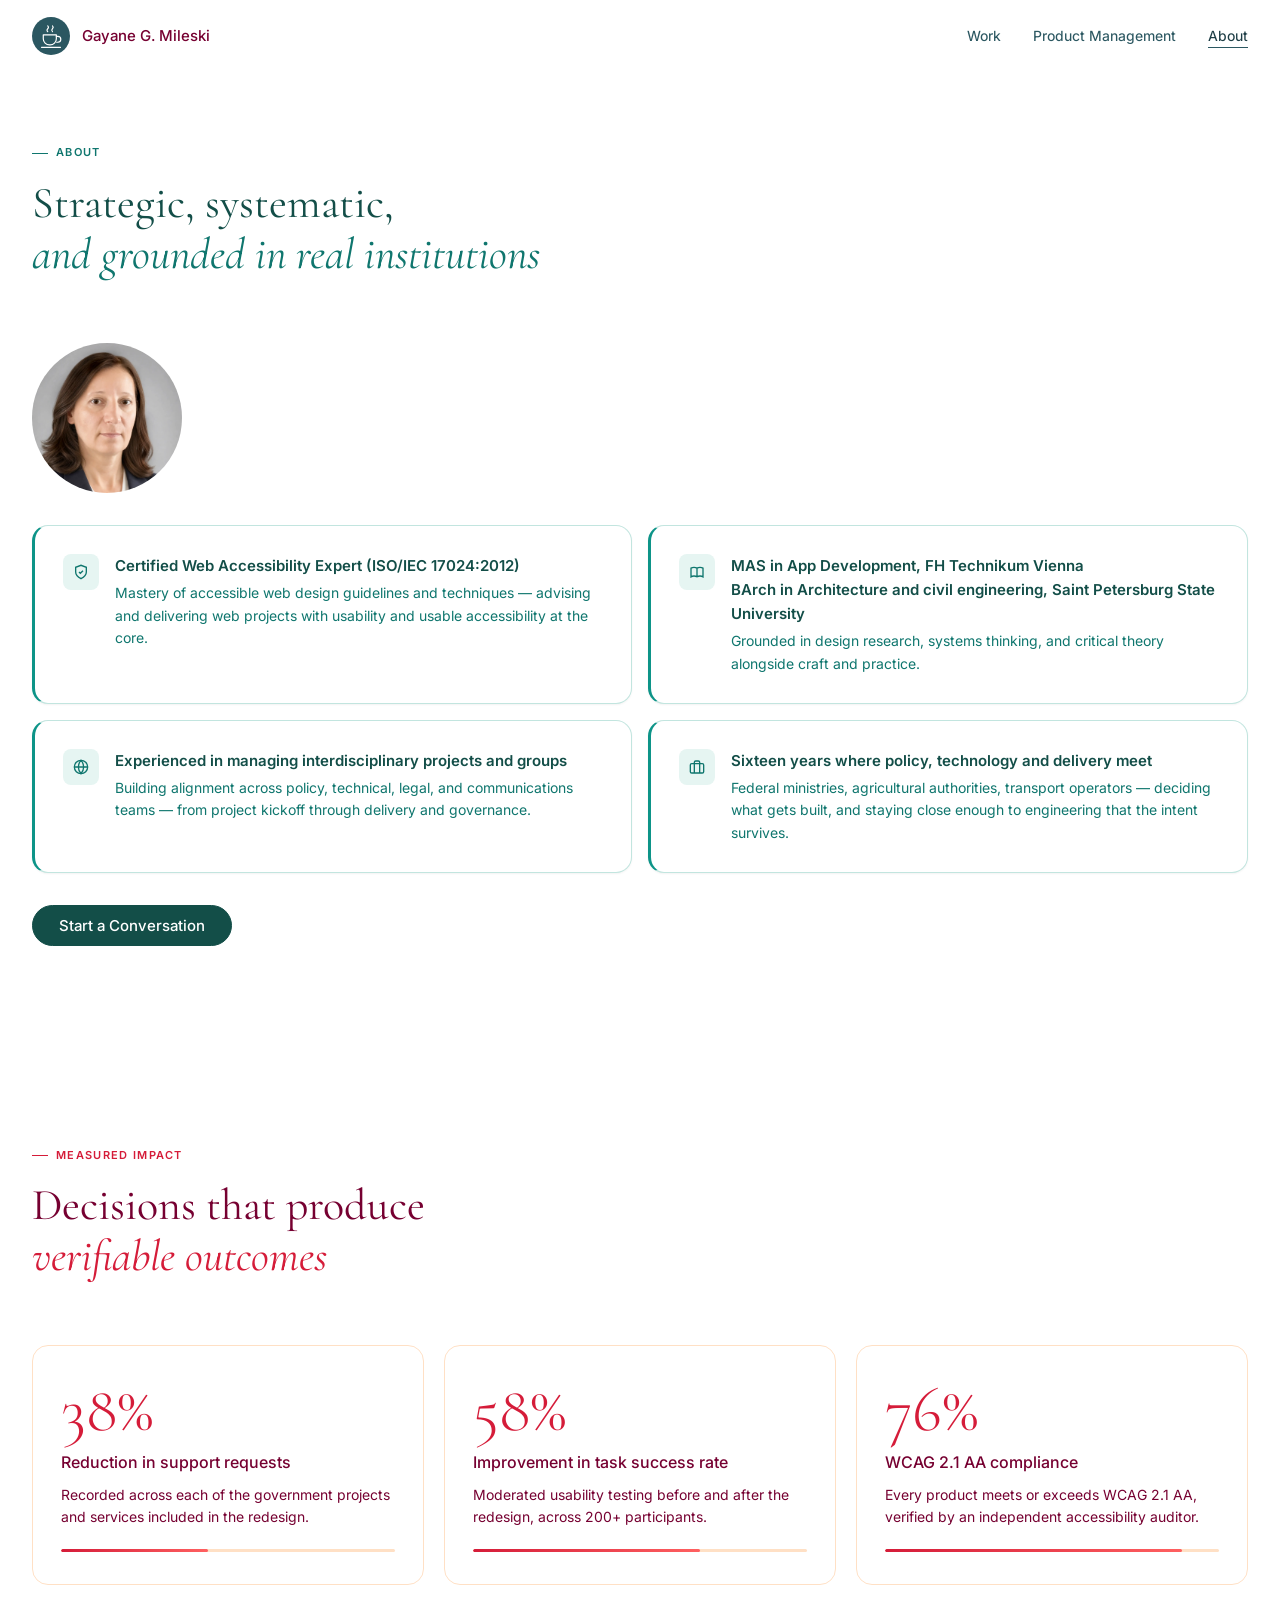
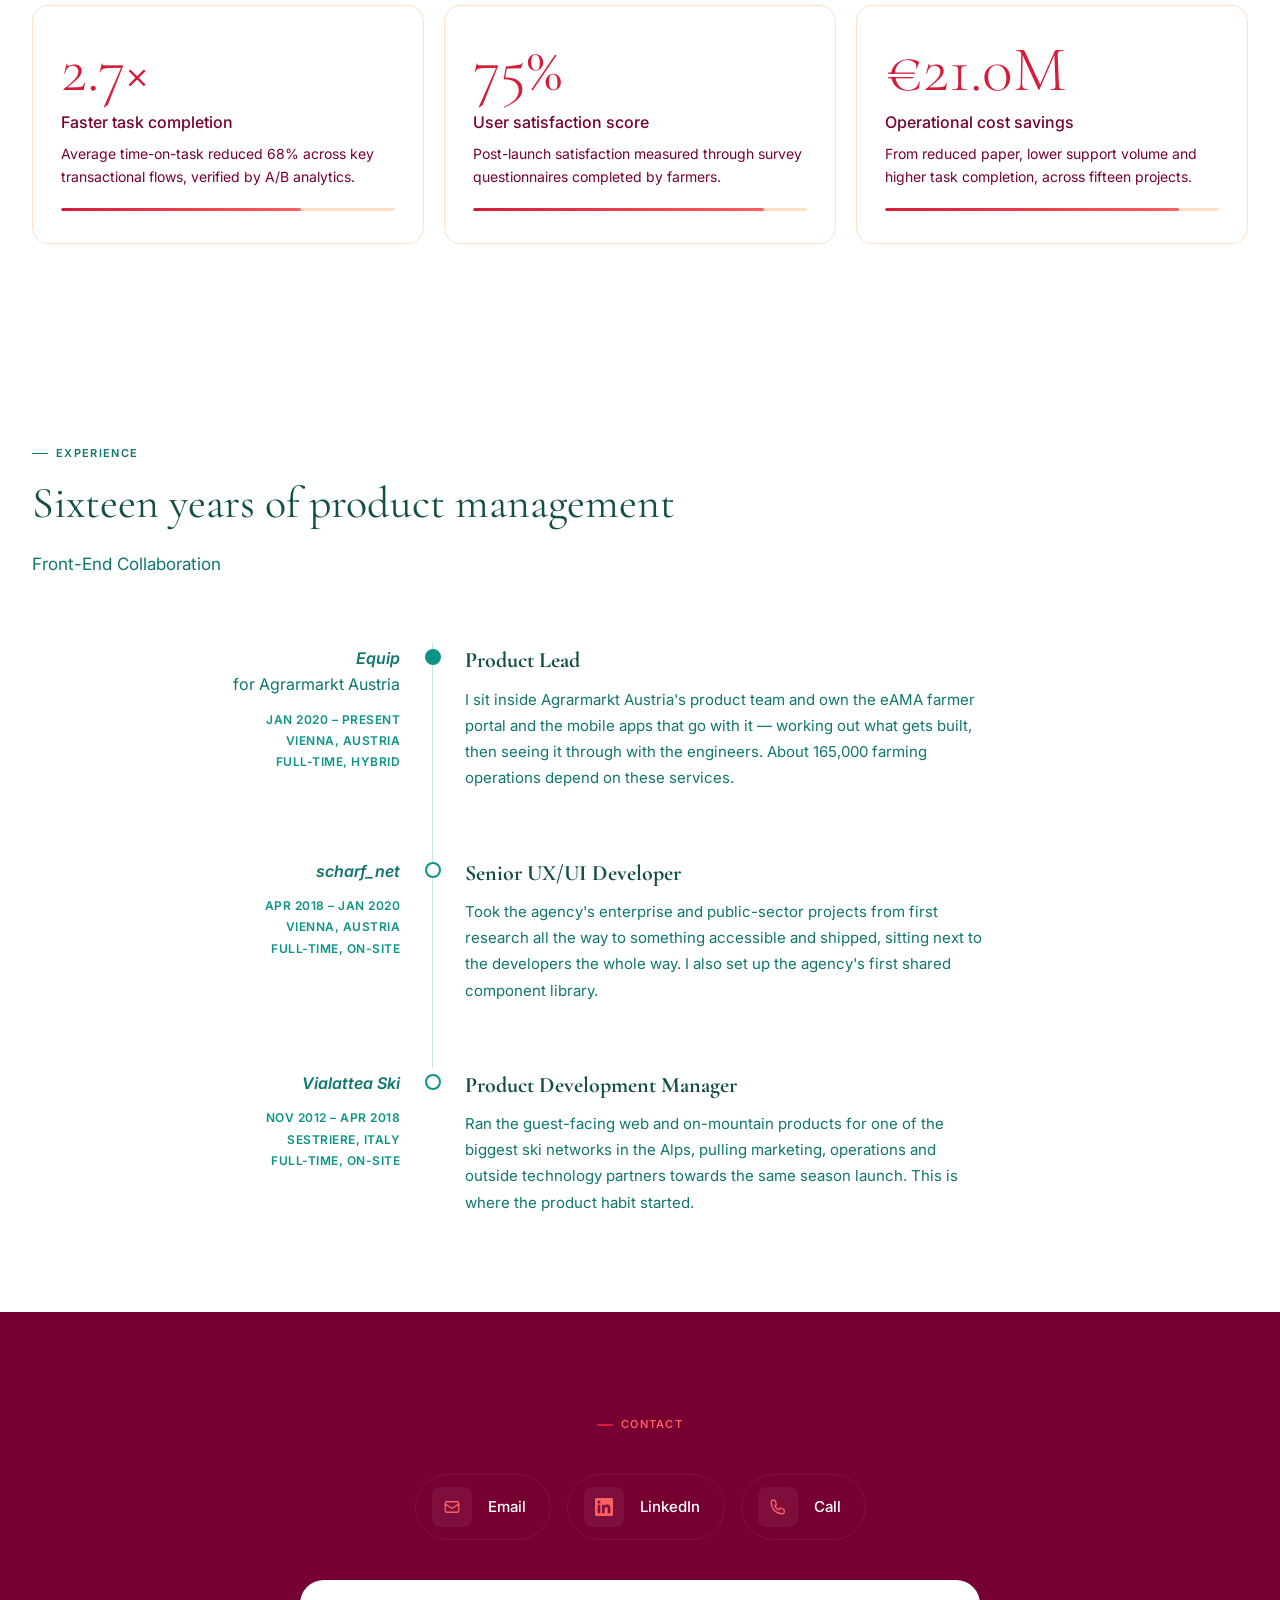
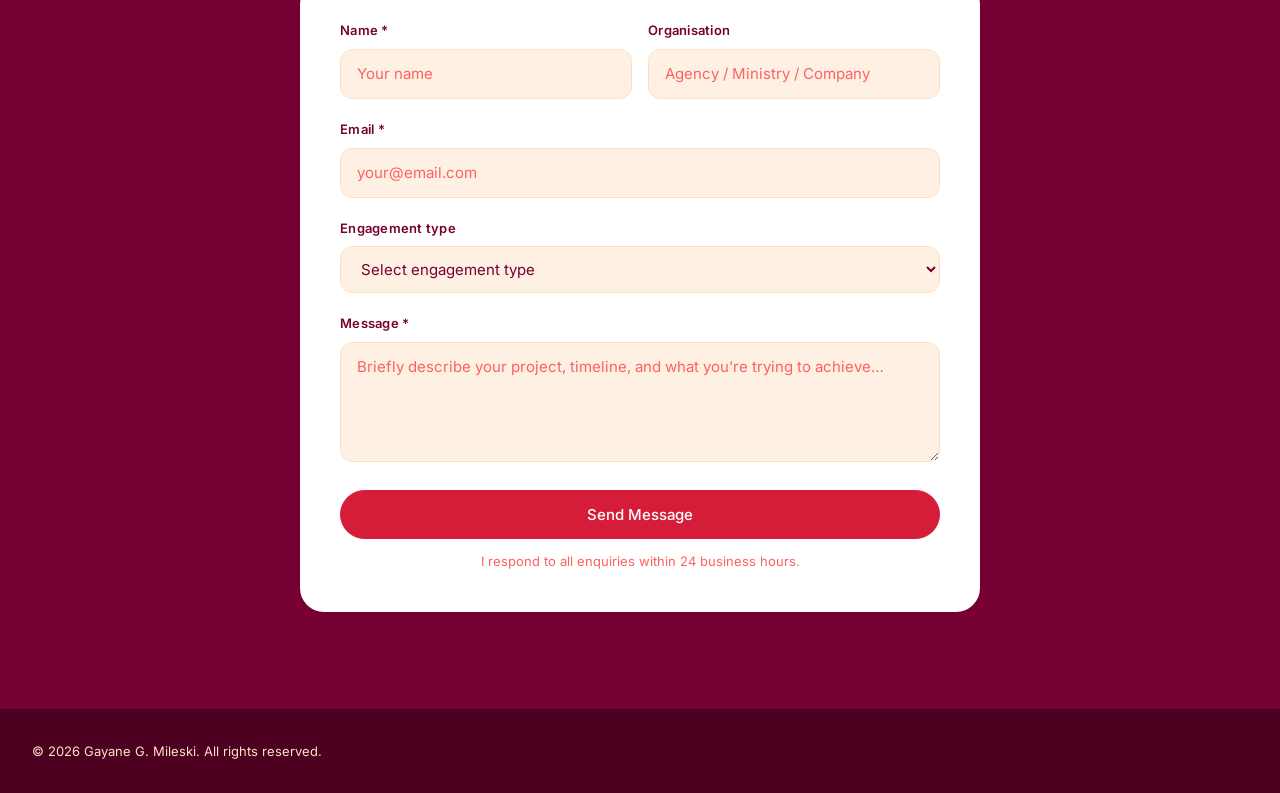
==== commit b7caaa16: "Live links, a store page, prev/next, and a wider About Every case study banner now carries a link to" ====
--- a/about.html
+++ b/about.html
@@ -80,7 +80,7 @@
             </div>
             <div class="about-highlight-text">
               <div class="about-highlight-title">Sixteen years where policy, technology and delivery meet</div>
-              <div class="about-highlight-desc">For over sixteen years I have worked where public-sector policy, enterprise technology and real service delivery meet — deciding what gets built and why, designing it, and staying close enough to engineering that the intent survives implementation. My work spans federal ministries, agricultural authorities, transport operators, and entertainment — organisations where decisions affect thousands of people and must withstand legal and accessibility scrutiny.</div>
+              <div class="about-highlight-desc">Federal ministries, agricultural authorities, transport operators — deciding what gets built, and staying close enough to engineering that the intent survives.</div>
             </div>
           </div>
         </div>
@@ -153,10 +153,10 @@
       <header class="section-header" data-reveal>
         <span class="section-label">Experience</span>
         <h2 class="section-title" id="experience-heading">
-          Sixteen years of product management,<br><em>Front-End Collaboration</em>
+          Sixteen years of product management
         </h2>
         <p class="section-description">
-          Three roles, one thread — working out what to build, then getting it built.
+          Front-End Collaboration
         </p>
       </header>
 
--- a/css/styles.css
+++ b/css/styles.css
@@ -1526,8 +1526,7 @@
 
 /* portrait, a 2 x 2 of cards and the button, sharing a left edge, centred */
 .about-stack {
-  max-width: 900px;
-  margin-inline: auto;
+  max-width: none;              /* the block runs the full container width */
   display: flex;
   flex-direction: column;
   align-items: flex-start;
@@ -3096,3 +3095,114 @@
 .hero-quotes .carousel-viewport { height: 100%; }
 .hero-quotes .carousel-track { height: 100%; }
 .hero-quotes .carousel-track.is-ready.is-fade > * { height: 100%; }
+
+
+/* ==========================================================================
+   GET THE APP — both stores on desktop, a redirect on a phone
+   ========================================================================== */
+.ga-stack { max-width: 720px; margin-inline: auto; }
+.ga-stack .section-header { text-align: center; }
+.ga-stack .section-label { justify-content: center; }
+.ga-stack .section-description { margin-inline: auto; }
+
+.ga-choices {
+  display: grid;
+  grid-template-columns: repeat(2, minmax(0, 1fr));
+  gap: var(--s-5);
+  margin-top: var(--s-10);
+}
+.ga-choice {
+  display: flex;
+  align-items: center;
+  gap: var(--s-5);
+  padding: var(--s-6) var(--s-7);
+  border: 1px solid var(--gray-200);
+  border-radius: var(--r-xl);
+  background: var(--white);
+  text-decoration: none;
+  transition: border-color var(--t-base), box-shadow var(--t-base);
+}
+.ga-choice:hover { border-color: var(--teal-300); box-shadow: var(--shadow-md); }
+.ga-choice-icon {
+  flex: none;
+  width: 48px; height: 48px;
+  display: grid; place-items: center;
+  border-radius: var(--r-lg, 12px);
+  background: var(--teal-50);
+  color: var(--teal-700);
+}
+.ga-choice-text { display: flex; flex-direction: column; gap: 2px; }
+.ga-choice-label { font-size: 0.75rem; font-weight: 600; letter-spacing: 0.08em; text-transform: uppercase; color: var(--gray-500); }
+.ga-choice-value { font-size: 1.0625rem; font-weight: 600; color: var(--gray-900); }
+
+.ga-note {
+  margin-top: var(--s-8);
+  text-align: center;
+  font-size: 0.875rem;
+  color: var(--gray-500);
+}
+.ga-back { margin-left: var(--s-2); color: var(--color-accent); text-decoration: none; border-bottom: 1px solid currentColor; }
+
+@media (max-width: 640px) {
+  .ga-choices { grid-template-columns: 1fr; }
+}
+
+
+/* ==========================================================================
+   CASE STUDY PAGER — previous / next along the bottom
+   ========================================================================== */
+.cs-pager {
+  padding-block: var(--s-12);
+  background: var(--gray-50);
+  border-top: 1px solid var(--gray-200);
+}
+.cs-pager-row {
+  display: flex;
+  align-items: stretch;
+  justify-content: space-between;
+  gap: var(--s-6);
+  flex-wrap: wrap;
+}
+/* with only one link, it keeps its own side of the row */
+.cs-pager--single-next .cs-pager-row { justify-content: flex-end; }
+.cs-pager--single-prev .cs-pager-row { justify-content: flex-start; }
+
+.cs-pager-link {
+  display: flex;
+  align-items: center;
+  gap: var(--s-4);
+  flex: 0 1 auto;
+  min-width: 0;
+  padding: var(--s-5) var(--s-6);
+  border: 1px solid var(--gray-200);
+  border-radius: var(--r-xl);
+  background: var(--white);
+  text-decoration: none;
+  transition: border-color var(--t-base), box-shadow var(--t-base);
+}
+.cs-pager-link:hover { border-color: var(--teal-300); box-shadow: var(--shadow-md); }
+.cs-pager-link--next { text-align: right; }
+
+.cs-pager-arrow {
+  flex: none;
+  display: grid; place-items: center;
+  width: 36px; height: 36px;
+  border-radius: 50%;
+  background: var(--teal-50);
+  color: var(--teal-700);
+}
+.cs-pager-text { display: flex; flex-direction: column; gap: 2px; min-width: 0; }
+.cs-pager-label {
+  font-size: 0.6875rem; font-weight: 700; letter-spacing: 0.1em;
+  text-transform: uppercase; color: var(--gray-400);
+}
+.cs-pager-title {
+  font-size: 1rem; font-weight: 600; color: var(--gray-900);
+  overflow-wrap: anywhere;
+}
+
+@media (max-width: 640px) {
+  .cs-pager-row { flex-direction: column; }
+  .cs-pager-link { width: 100%; }
+  .cs-pager-link--next { flex-direction: row-reverse; text-align: left; }
+}
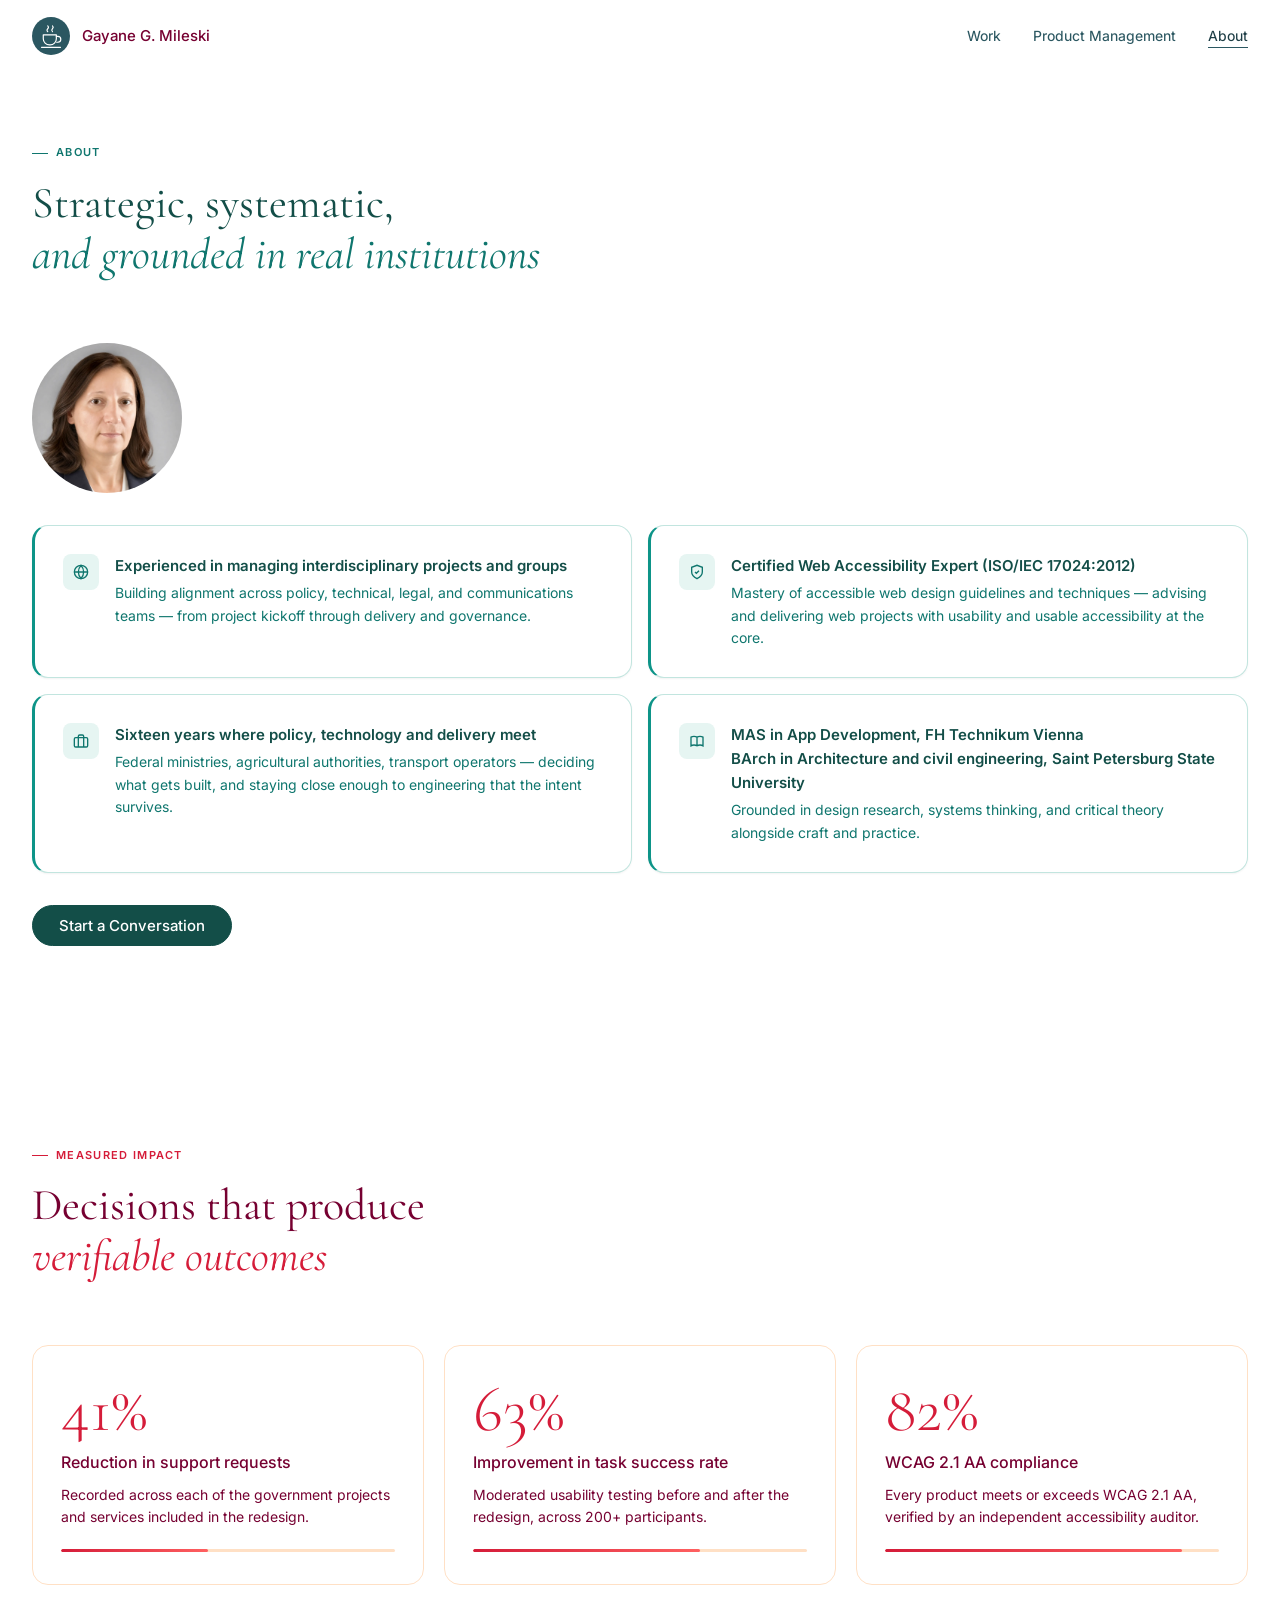
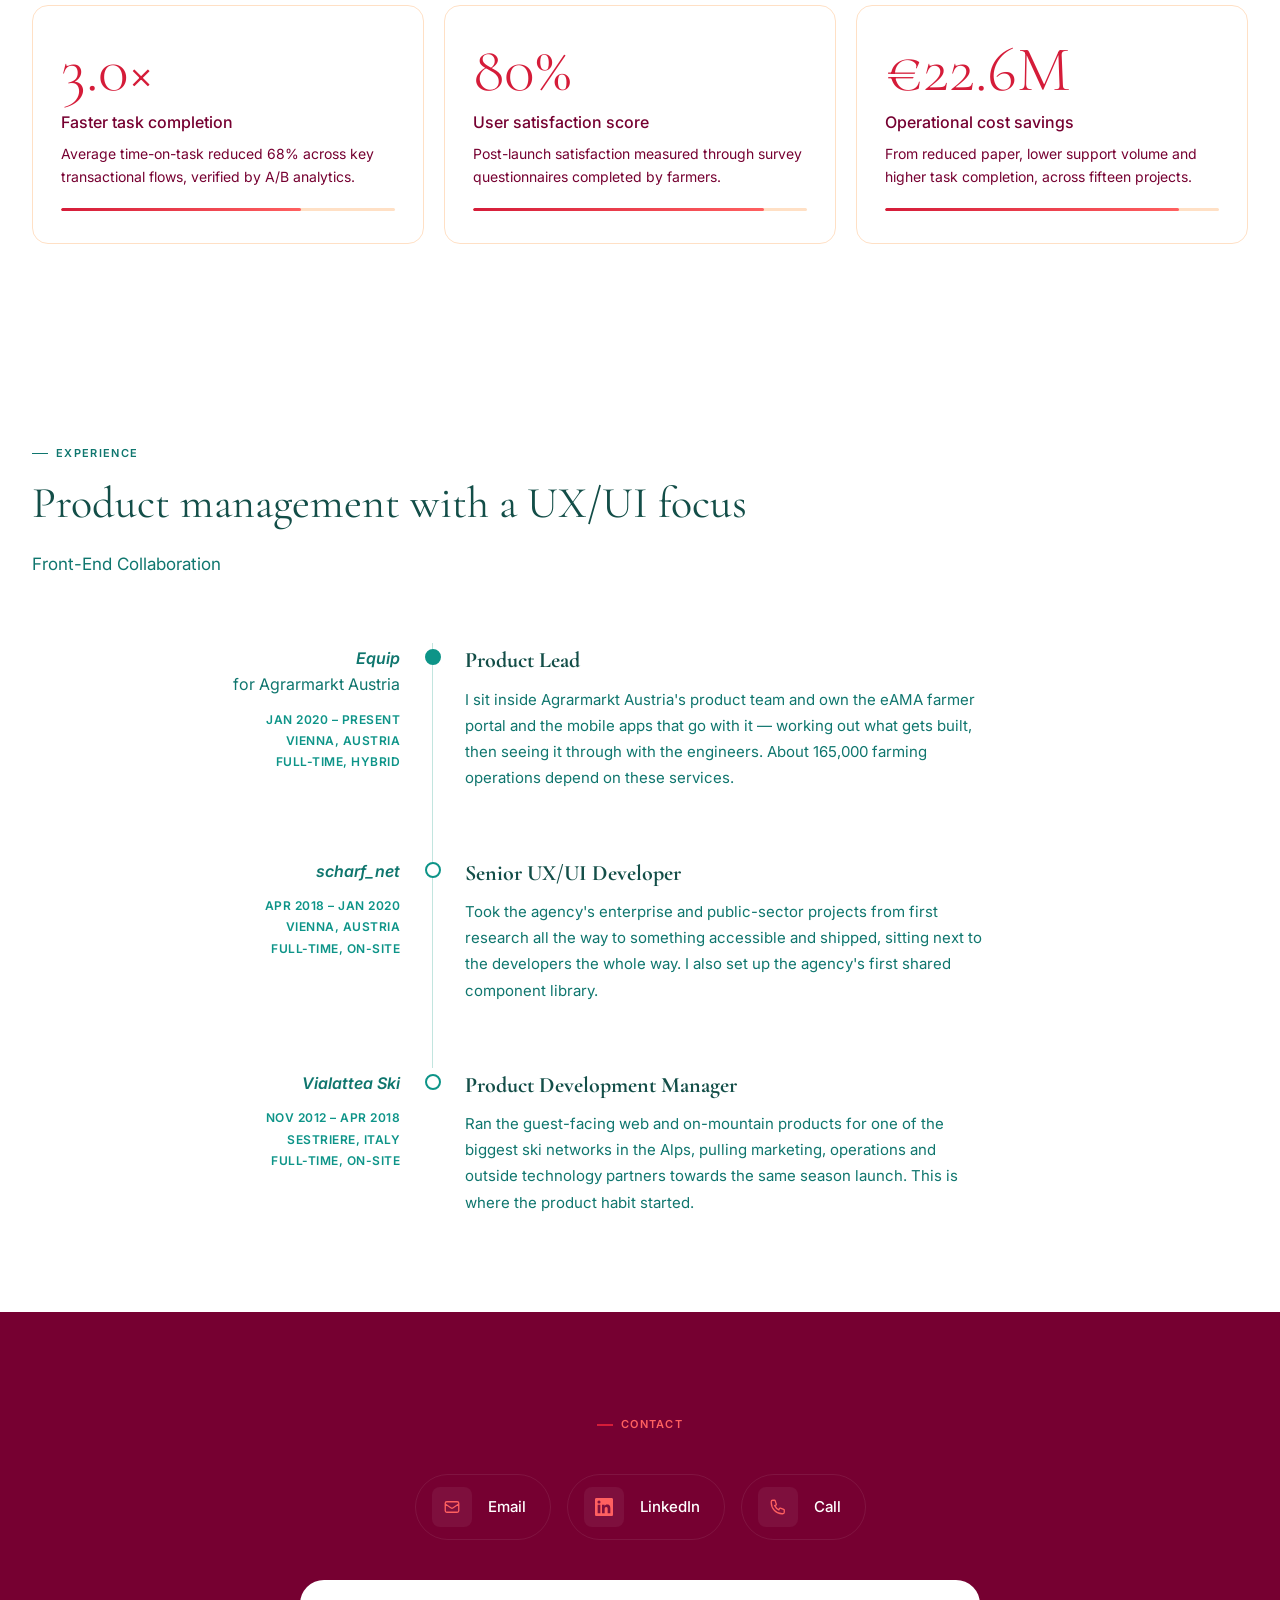
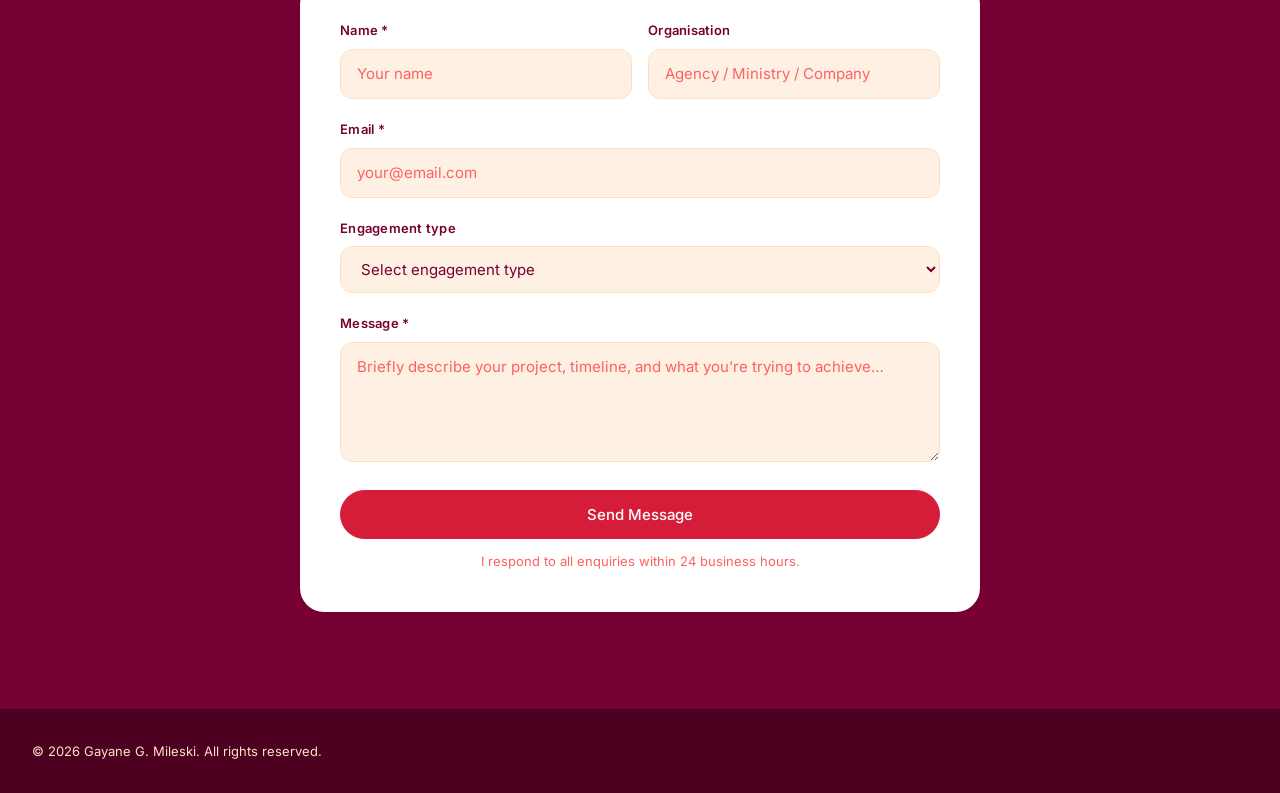
==== commit 2cc58733: "Reorder the About cards down the left column The interdisciplinary card and the sixteen-years card n" ====
--- a/about.html
+++ b/about.html
@@ -49,6 +49,24 @@
         <div class="about-highlights" data-reveal data-reveal-delay="2">
           <div class="about-highlight">
             <div class="about-highlight-icon" aria-hidden="true">
+              <svg width="16" height="16" fill="none" stroke="currentColor" stroke-width="2" viewBox="0 0 24 24"><circle cx="12" cy="12" r="10"/><path d="M2 12h20M12 2a15.3 15.3 0 014 10 15.3 15.3 0 01-4 10 15.3 15.3 0 01-4-10 15.3 15.3 0 014-10z"/></svg>
+            </div>
+            <div class="about-highlight-text">
+              <div class="about-highlight-title">Experienced in managing interdisciplinary projects and groups</div>
+              <div class="about-highlight-desc">Building alignment across policy, technical, legal, and communications teams — from project kickoff through delivery and governance.</div>
+            </div>
+          </div>
+          <div class="about-highlight">
+            <div class="about-highlight-icon" aria-hidden="true">
+              <svg width="16" height="16" fill="none" stroke="currentColor" stroke-width="2" viewBox="0 0 24 24"><rect x="2" y="7" width="20" height="14" rx="2"/><path d="M16 21V5a2 2 0 0 0-2-2h-4a2 2 0 0 0-2 2v16"/></svg>
+            </div>
+            <div class="about-highlight-text">
+              <div class="about-highlight-title">Sixteen years where policy, technology and delivery meet</div>
+              <div class="about-highlight-desc">Federal ministries, agricultural authorities, transport operators — deciding what gets built, and staying close enough to engineering that the intent survives.</div>
+            </div>
+          </div>
+          <div class="about-highlight">
+            <div class="about-highlight-icon" aria-hidden="true">
               <svg width="16" height="16" fill="none" stroke="currentColor" stroke-width="2" viewBox="0 0 24 24"><path d="M12 22s8-4 8-10V5l-8-3-8 3v7c0 6 8 10 8 10z"/><path d="M9 12l2 2 4-4"/></svg>
             </div>
             <div class="about-highlight-text">
@@ -63,24 +81,6 @@
             <div class="about-highlight-text">
               <div class="about-highlight-title">MAS in App Development, FH Technikum Vienna<br>BArch in Architecture and civil engineering, Saint Petersburg State University</div>
               <div class="about-highlight-desc">Grounded in design research, systems thinking, and critical theory alongside craft and practice.</div>
-            </div>
-          </div>
-          <div class="about-highlight">
-            <div class="about-highlight-icon" aria-hidden="true">
-              <svg width="16" height="16" fill="none" stroke="currentColor" stroke-width="2" viewBox="0 0 24 24"><circle cx="12" cy="12" r="10"/><path d="M2 12h20M12 2a15.3 15.3 0 014 10 15.3 15.3 0 01-4 10 15.3 15.3 0 01-4-10 15.3 15.3 0 014-10z"/></svg>
-            </div>
-            <div class="about-highlight-text">
-              <div class="about-highlight-title">Experienced in managing interdisciplinary projects and groups</div>
-              <div class="about-highlight-desc">Building alignment across policy, technical, legal, and communications teams — from project kickoff through delivery and governance.</div>
-            </div>
-          </div>
-          <div class="about-highlight">
-            <div class="about-highlight-icon" aria-hidden="true">
-              <svg width="16" height="16" fill="none" stroke="currentColor" stroke-width="2" viewBox="0 0 24 24"><rect x="2" y="7" width="20" height="14" rx="2"/><path d="M16 21V5a2 2 0 0 0-2-2h-4a2 2 0 0 0-2 2v16"/></svg>
-            </div>
-            <div class="about-highlight-text">
-              <div class="about-highlight-title">Sixteen years where policy, technology and delivery meet</div>
-              <div class="about-highlight-desc">Federal ministries, agricultural authorities, transport operators — deciding what gets built, and staying close enough to engineering that the intent survives.</div>
             </div>
           </div>
         </div>
@@ -153,7 +153,7 @@
       <header class="section-header" data-reveal>
         <span class="section-label">Experience</span>
         <h2 class="section-title" id="experience-heading">
-          Sixteen years of product management
+          Product management with a UX/UI focus
         </h2>
         <p class="section-description">
           Front-End Collaboration
--- a/css/styles.css
+++ b/css/styles.css
@@ -1554,13 +1554,20 @@
   margin-bottom: var(--s-6);
 }
 
+/* fills down the left column first, so the first two cards sit on the left */
 .about-highlights {
   display: grid;
   grid-template-columns: repeat(2, minmax(0, 1fr));
+  grid-template-rows: repeat(2, auto);
+  grid-auto-flow: column;
   gap: var(--s-4);
 }
 @media (max-width: 767px) {
-  .about-highlights { grid-template-columns: 1fr; }
+  .about-highlights {
+    grid-template-columns: 1fr;
+    grid-template-rows: none;
+    grid-auto-flow: row;
+  }
 }
 
 .about-highlight {
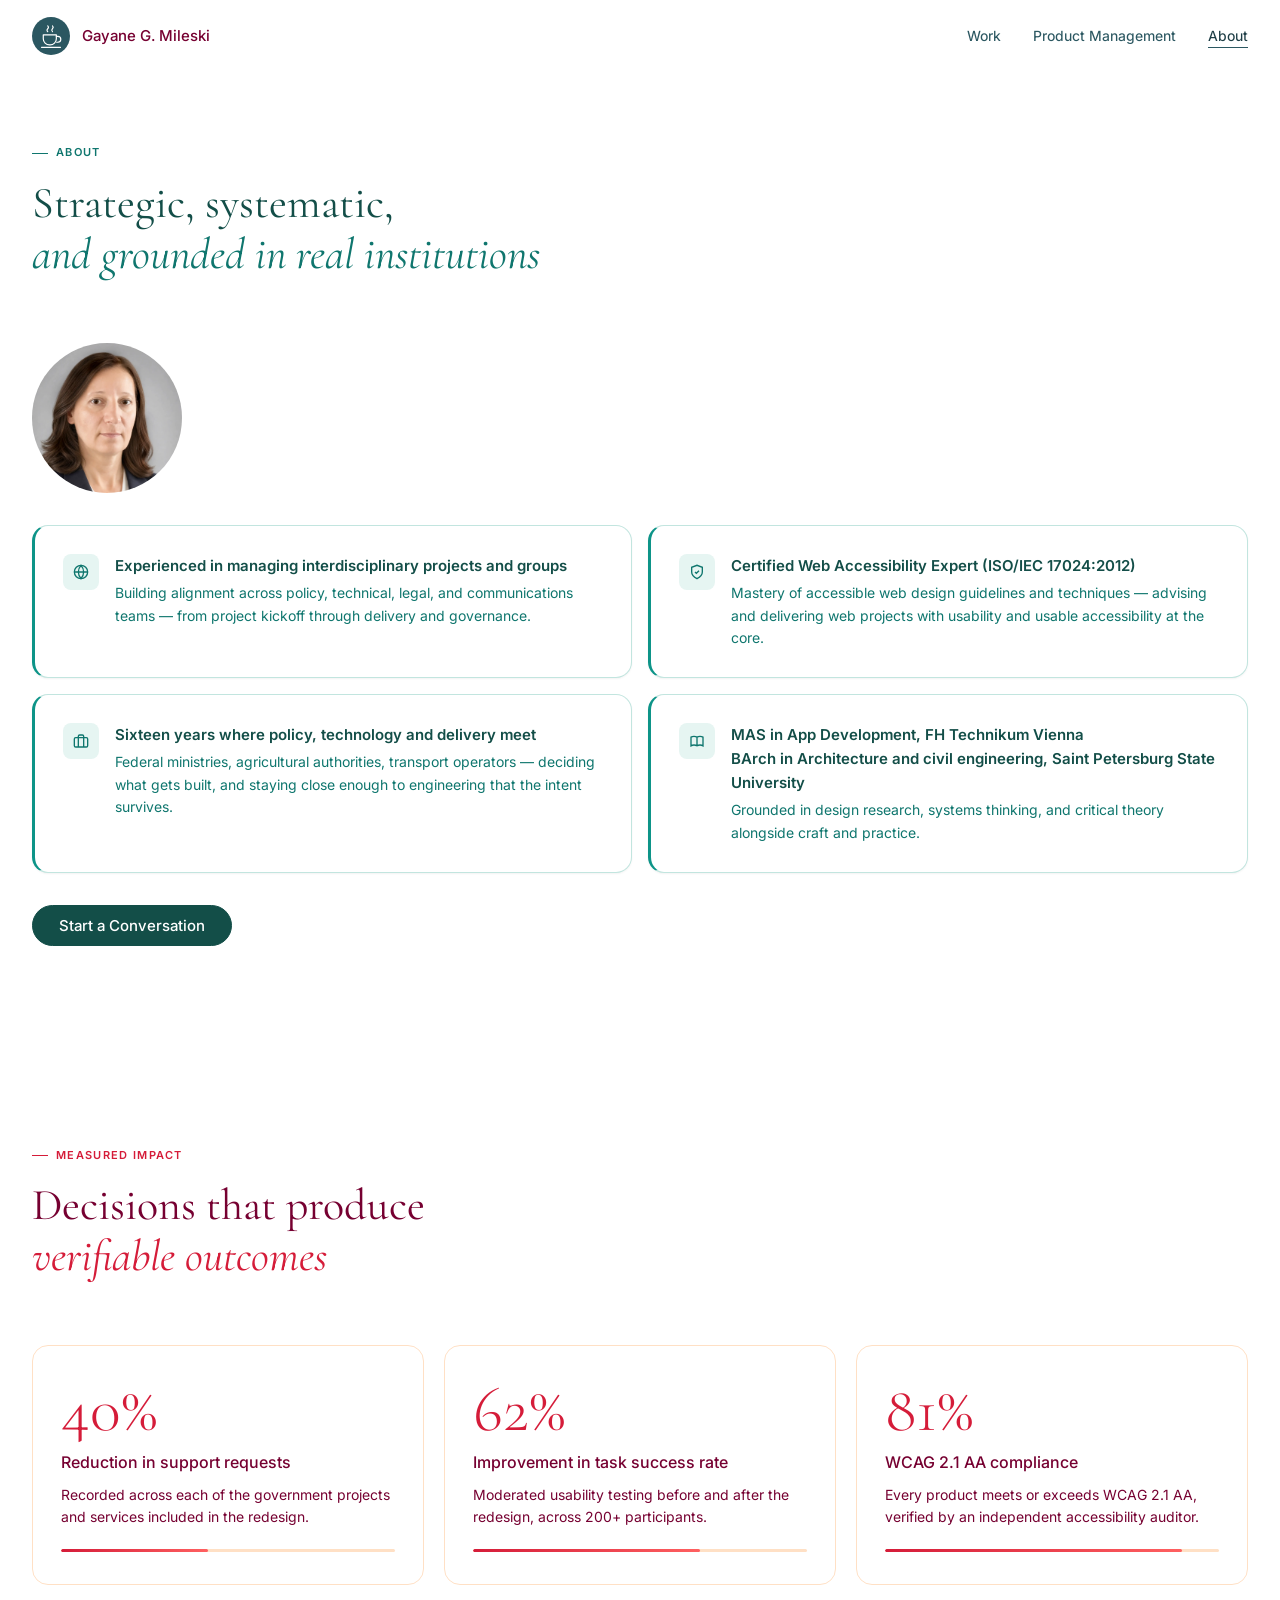
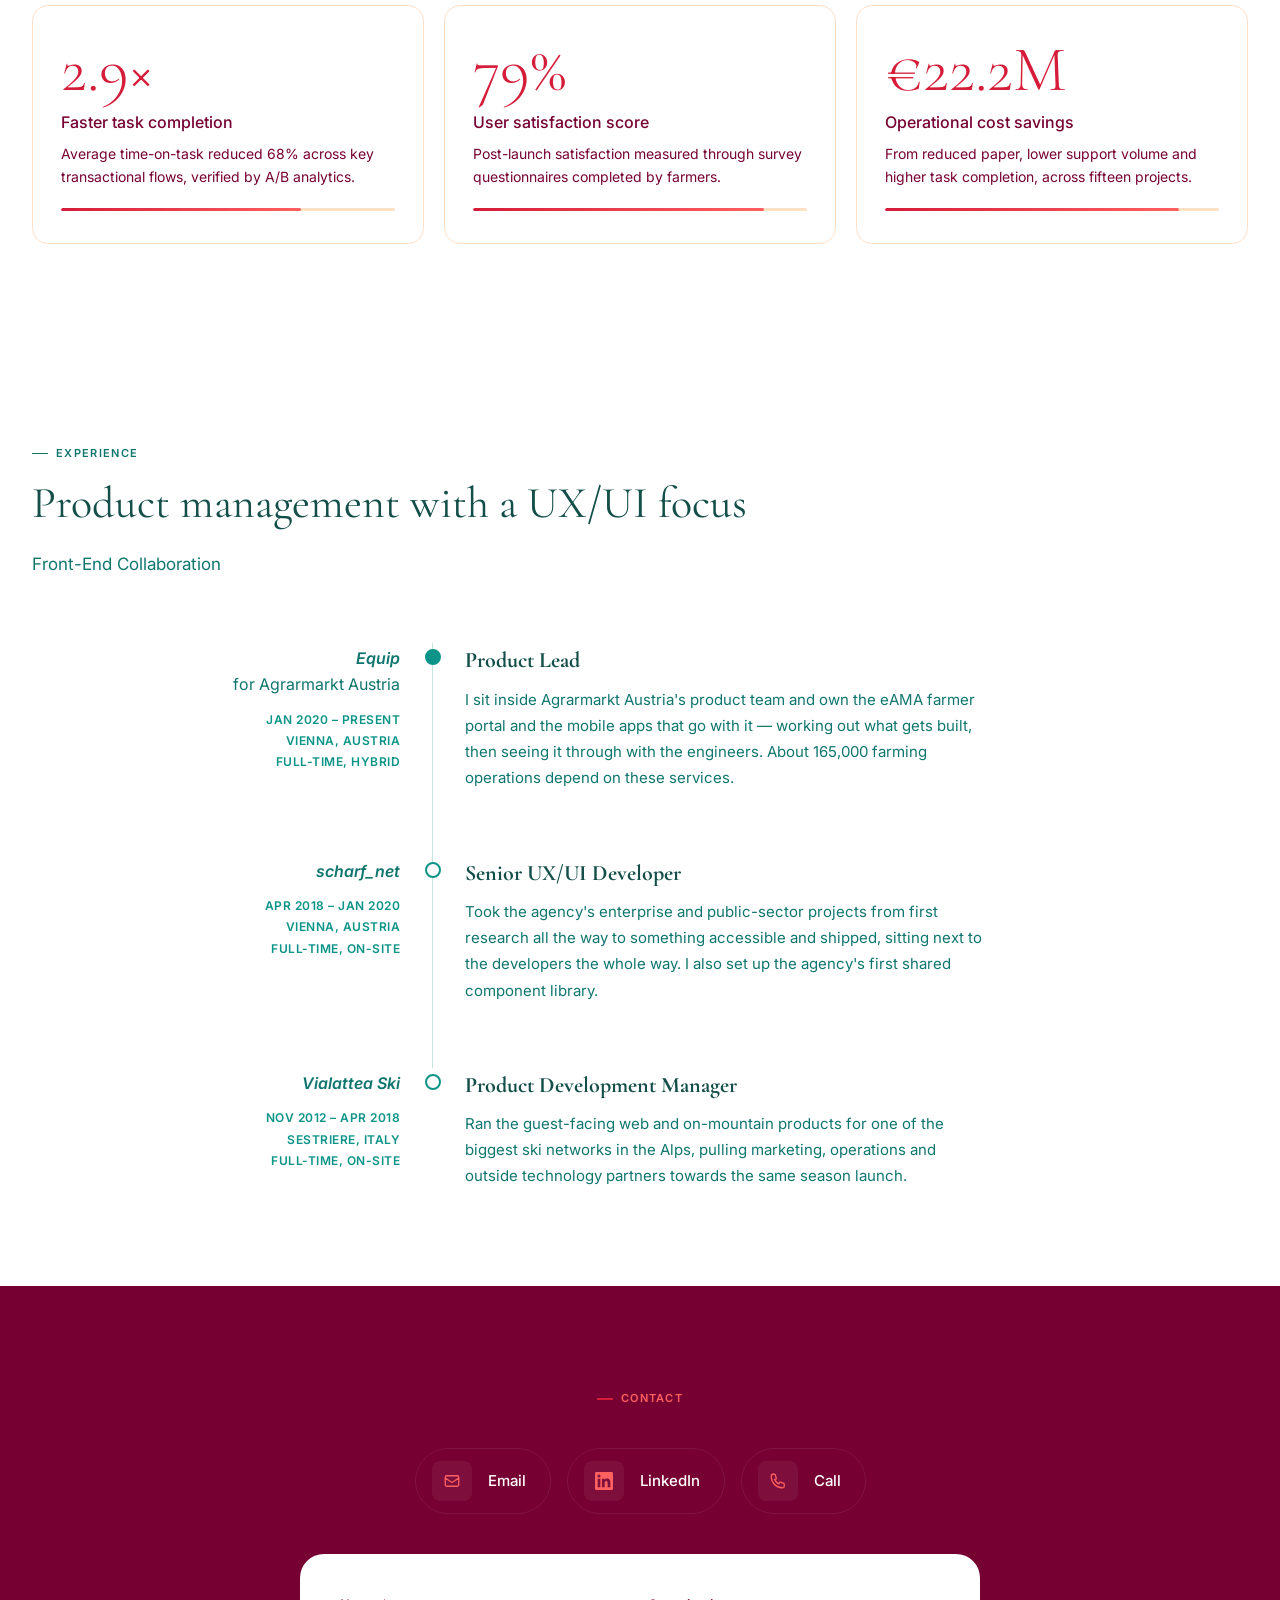
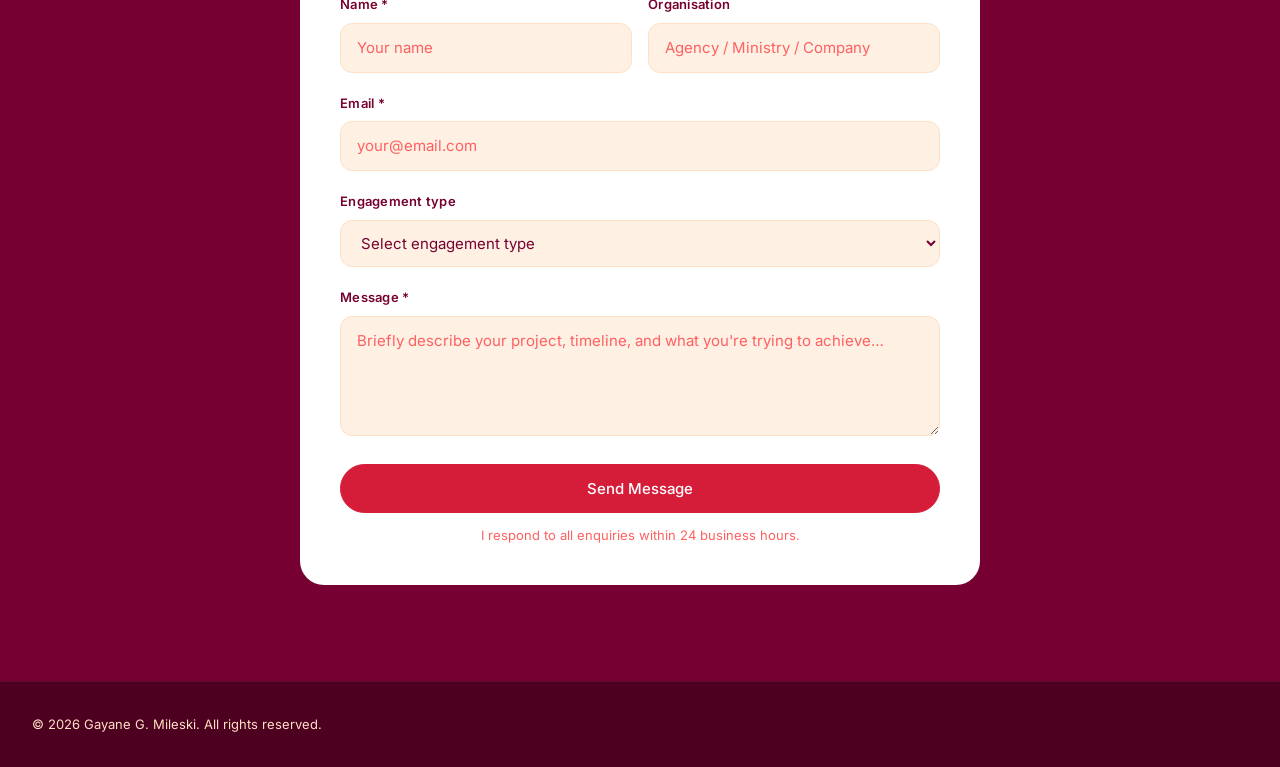
==== commit e959b1e9: "Drop the closing line from the Vialattea entry Co-Authored-By: Claude Opus 5 <noreply@anthropic.com>" ====
--- a/about.html
+++ b/about.html
@@ -203,7 +203,7 @@
           <div class="timeline-content">
             <span class="timeline-marker" aria-hidden="true"></span>
             <div class="timeline-role">Product Development Manager</div>
-            <p class="timeline-desc">Ran the guest-facing web and on-mountain products for one of the biggest ski networks in the Alps, pulling marketing, operations and outside technology partners towards the same season launch. This is where the product habit started.</p>
+            <p class="timeline-desc">Ran the guest-facing web and on-mountain products for one of the biggest ski networks in the Alps, pulling marketing, operations and outside technology partners towards the same season launch.</p>
           </div>
         </div>
       </div>
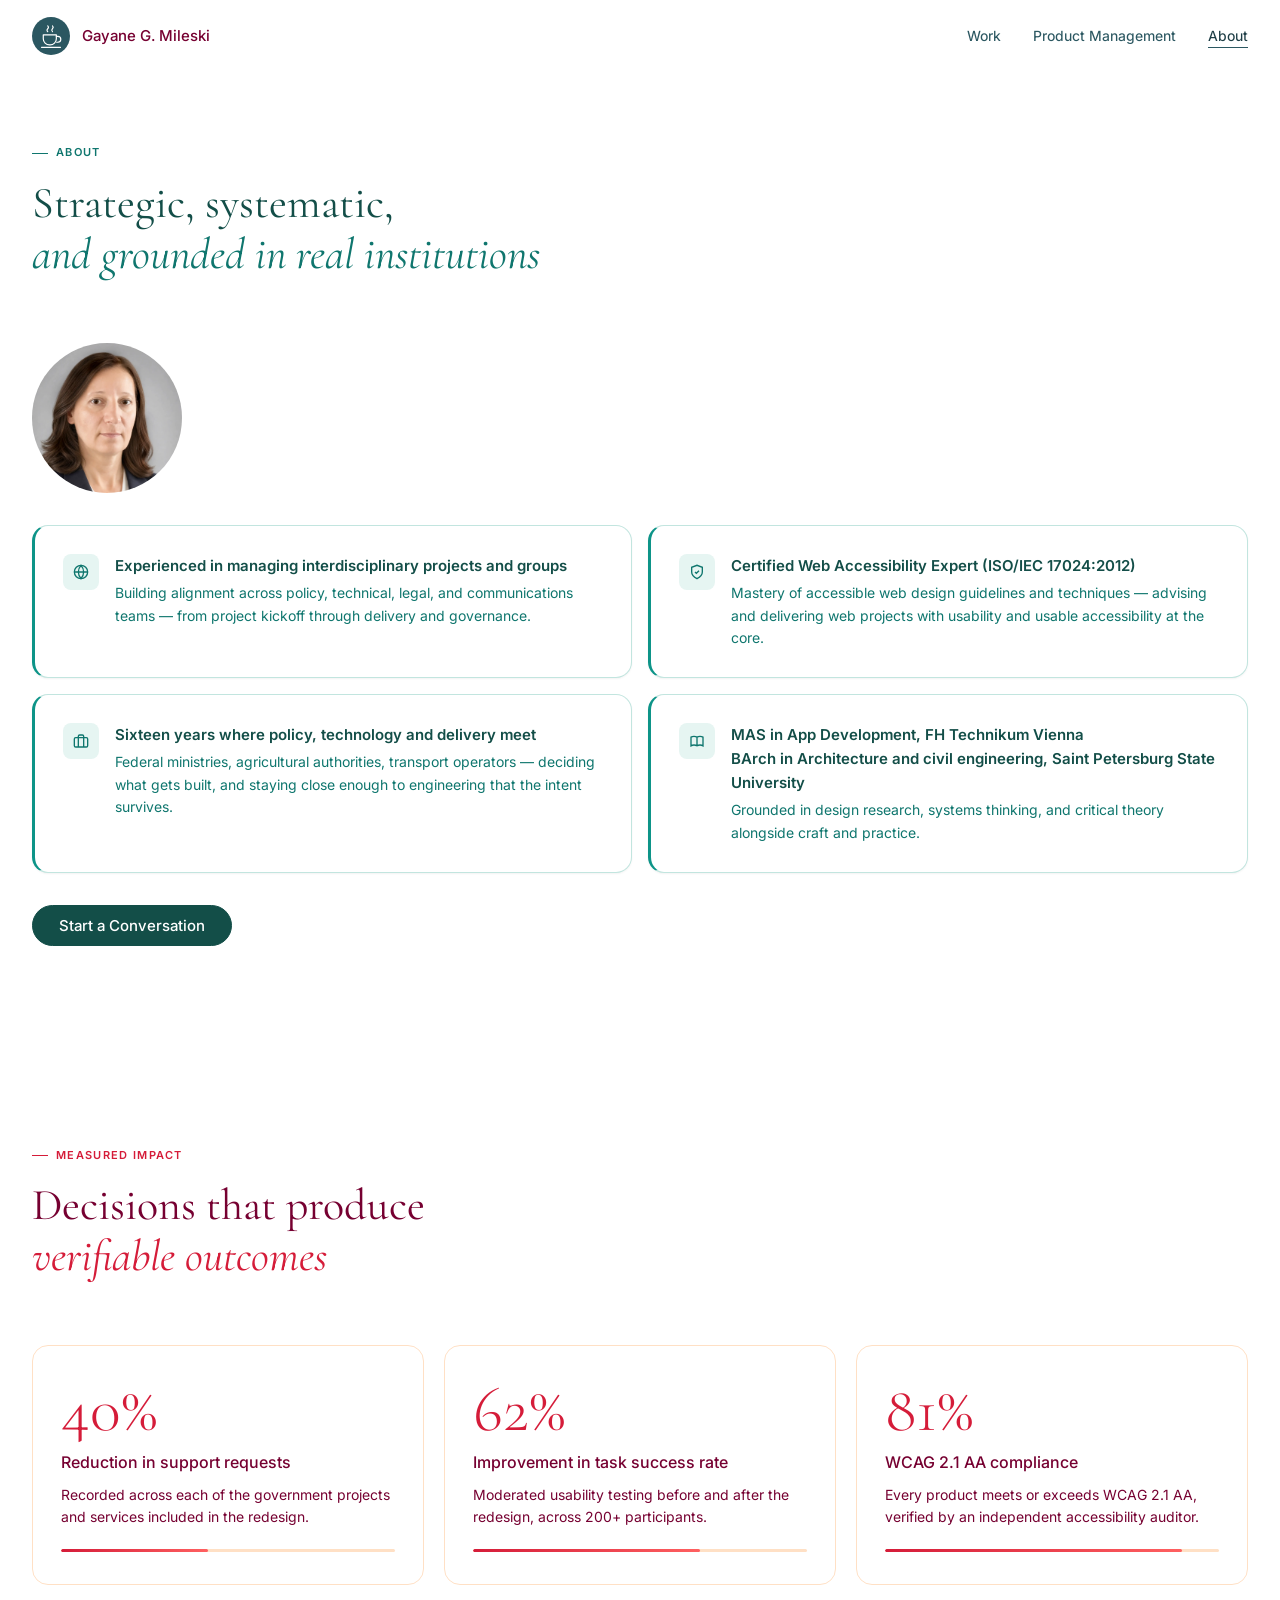
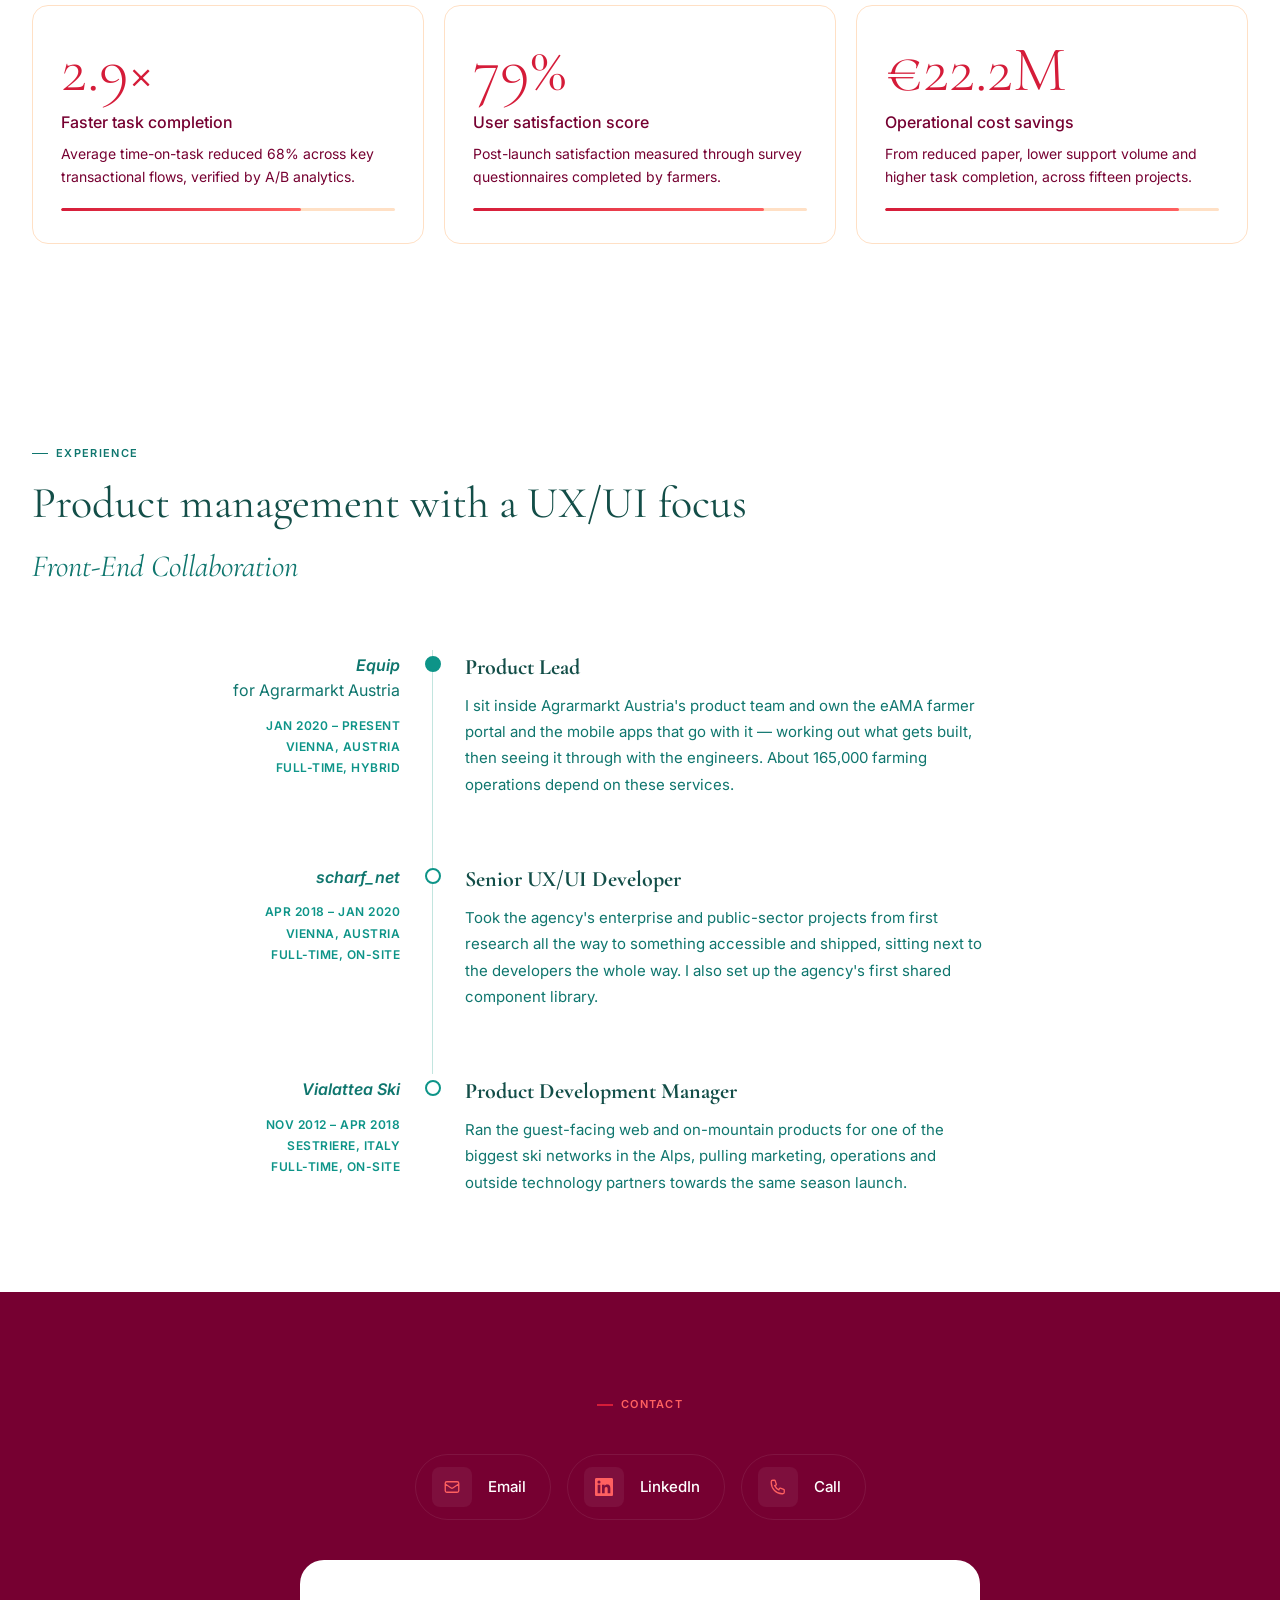
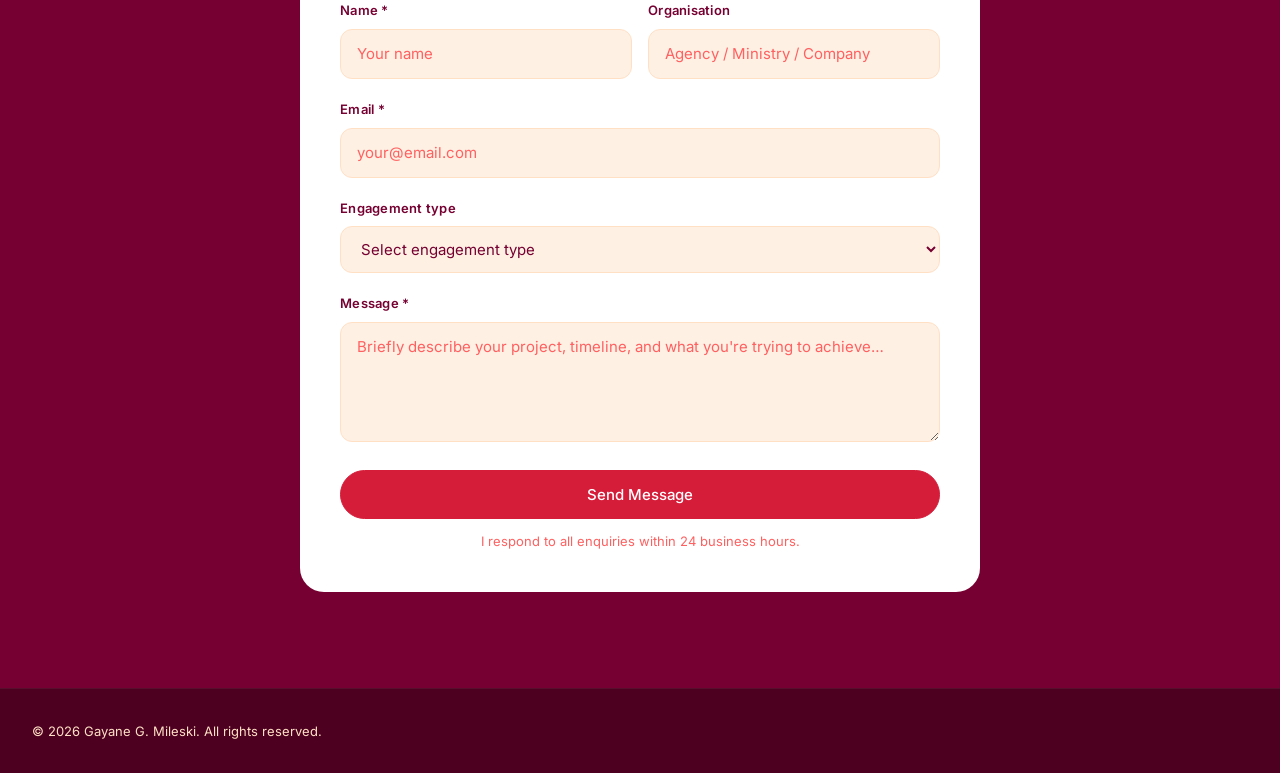
==== commit 6eeeec93: "A short projects carousel back on the homepage Five 600 x 200 cards, each on its own project's tint " ====
--- a/about.html
+++ b/about.html
@@ -155,7 +155,7 @@
         <h2 class="section-title" id="experience-heading">
           Product management with a UX/UI focus
         </h2>
-        <p class="section-description">
+        <p class="section-description section-description--display">
           Front-End Collaboration
         </p>
       </header>
--- a/css/styles.css
+++ b/css/styles.css
@@ -305,6 +305,15 @@
   max-width: 600px;
 }
 .section--dark .section-description { color: var(--gray-400); }
+/* a display-italic standfirst, matching the emphasis inside a section title */
+.section-description--display {
+  font-family: var(--font-display);
+  font-size: clamp(1.5rem, 2.4vw, 2rem);
+  font-style: italic;
+  font-weight: 400;
+  line-height: 1.2;
+  color: var(--teal-700);
+}
 
 /* ==========================================================================
    4. NAVIGATION
@@ -3180,14 +3189,10 @@
   gap: var(--s-4);
   flex: 0 1 auto;
   min-width: 0;
-  padding: var(--s-5) var(--s-6);
-  border: 1px solid var(--gray-200);
-  border-radius: var(--r-xl);
-  background: var(--white);
   text-decoration: none;
-  transition: border-color var(--t-base), box-shadow var(--t-base);
-}
-.cs-pager-link:hover { border-color: var(--teal-300); box-shadow: var(--shadow-md); }
+}
+.cs-pager-link:hover .cs-pager-arrow { background: var(--teal-100); }
+.cs-pager-link:hover .cs-pager-title { color: var(--color-accent); }
 .cs-pager-link--next { text-align: right; }
 
 .cs-pager-arrow {
@@ -3197,6 +3202,7 @@
   border-radius: 50%;
   background: var(--teal-50);
   color: var(--teal-700);
+  transition: background var(--t-base);
 }
 .cs-pager-text { display: flex; flex-direction: column; gap: 2px; min-width: 0; }
 .cs-pager-label {
@@ -3206,6 +3212,7 @@
 .cs-pager-title {
   font-size: 1rem; font-weight: 600; color: var(--gray-900);
   overflow-wrap: anywhere;
+  transition: color var(--t-base);
 }
 
 @media (max-width: 640px) {
@@ -3213,3 +3220,89 @@
   .cs-pager-link { width: 100%; }
   .cs-pager-link--next { flex-direction: row-reverse; text-align: left; }
 }
+
+
+/* ==========================================================================
+   MINI PROJECT CARDS — the short version of the work page, on the homepage
+   ========================================================================== */
+.mini-work-slide { display: flex; justify-content: center; }
+
+.mini-work {
+  display: grid;
+  grid-template-columns: 200px minmax(0, 1fr);
+  width: 600px;
+  max-width: 100%;
+  height: 200px;
+  border-radius: var(--r-xl);
+  overflow: hidden;
+  background: var(--mini-bg, var(--gray-100));
+  text-decoration: none;
+  transition: box-shadow var(--t-base);
+}
+.mini-work:hover { box-shadow: var(--shadow-md); }
+.mini-work:focus-visible { outline: 2px solid var(--color-accent); outline-offset: 3px; }
+
+.mini-work-shot {
+  display: grid;
+  place-items: center;
+  padding: var(--s-4);
+  overflow: hidden;
+}
+.mini-work-shot img {
+  max-width: 100%;
+  max-height: 100%;
+  display: block;
+  border-radius: 6px;
+  box-shadow: 0 6px 20px -6px rgba(0,0,0,0.35);
+}
+.mini-work-ph { color: rgba(0,0,0,0.22); }
+.mini-work-ph svg { width: 40px; height: 40px; display: block; }
+
+.mini-work-body {
+  display: flex;
+  flex-direction: column;
+  justify-content: center;
+  gap: var(--s-3);
+  padding: var(--s-6) var(--s-7);
+  min-width: 0;
+}
+.mini-work-title {
+  font-family: var(--font-display);
+  font-size: 1.25rem;
+  font-weight: 500;
+  line-height: 1.25;
+  color: var(--gray-900);
+}
+.mini-work-tags { display: flex; flex-wrap: wrap; gap: 6px; }
+.mini-work-tags span {
+  font-size: 0.6875rem;
+  font-weight: 600;
+  letter-spacing: 0.04em;
+  text-transform: uppercase;
+  color: rgba(0,0,0,0.62);
+  background: rgba(255,255,255,0.55);
+  border: 1px solid rgba(0,0,0,0.08);
+  padding: 3px 9px;
+  border-radius: var(--r-full);
+}
+.mini-work-cta {
+  display: inline-flex;
+  align-items: center;
+  gap: 7px;
+  margin-top: var(--s-1);
+  font-size: 0.875rem;
+  font-weight: 600;
+  color: var(--color-accent);
+}
+.mini-work:hover .mini-work-cta { gap: 11px; }
+.mini-work-cta svg { transition: transform var(--t-base); }
+
+.mini-work-all { margin-top: var(--s-6); text-align: center; font-size: 0.875rem; }
+.mini-work-all a { color: var(--gray-500); text-decoration: none; border-bottom: 1px solid var(--gray-300); }
+.mini-work-all a:hover { color: var(--color-accent); border-bottom-color: currentColor; }
+
+@media (max-width: 640px) {
+  .mini-work { grid-template-columns: 120px minmax(0, 1fr); height: auto; min-height: 180px; }
+  .mini-work-body { padding: var(--s-5); }
+  .mini-work-title { font-size: 1.0625rem; }
+}
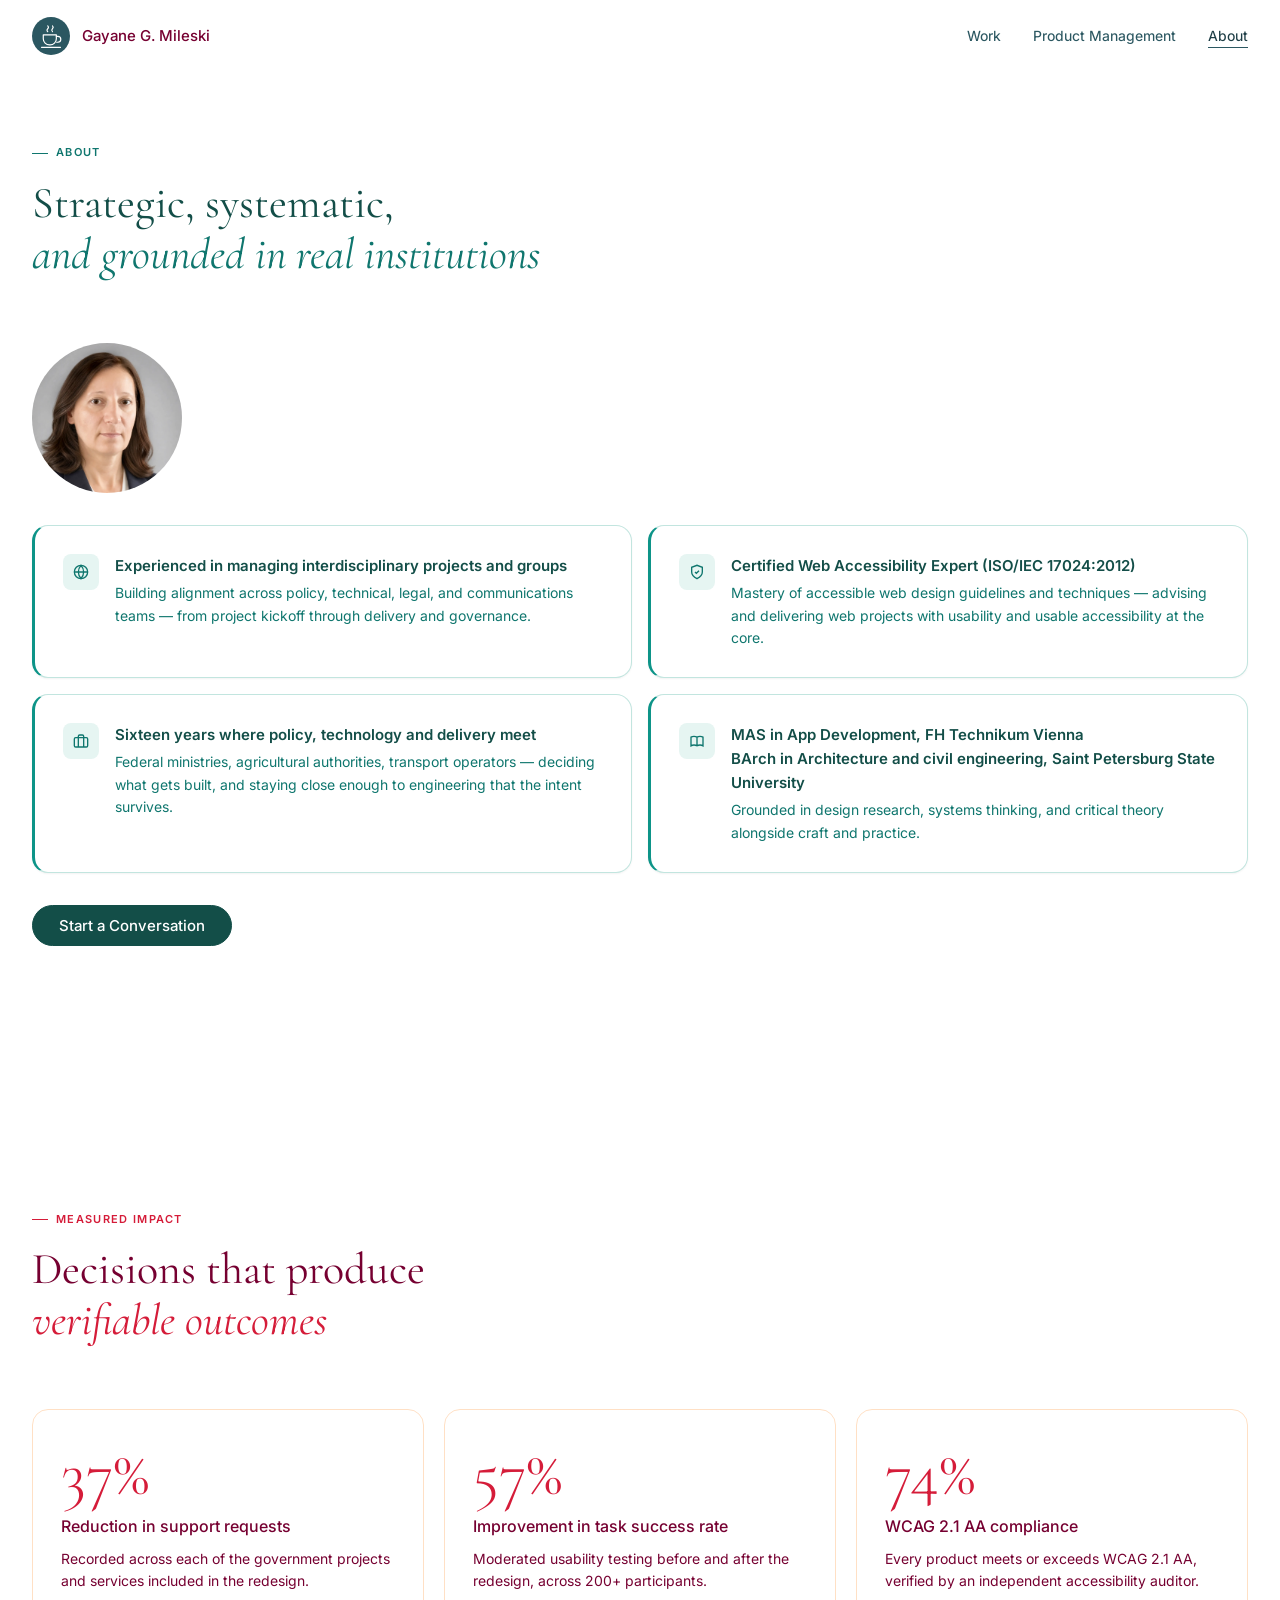
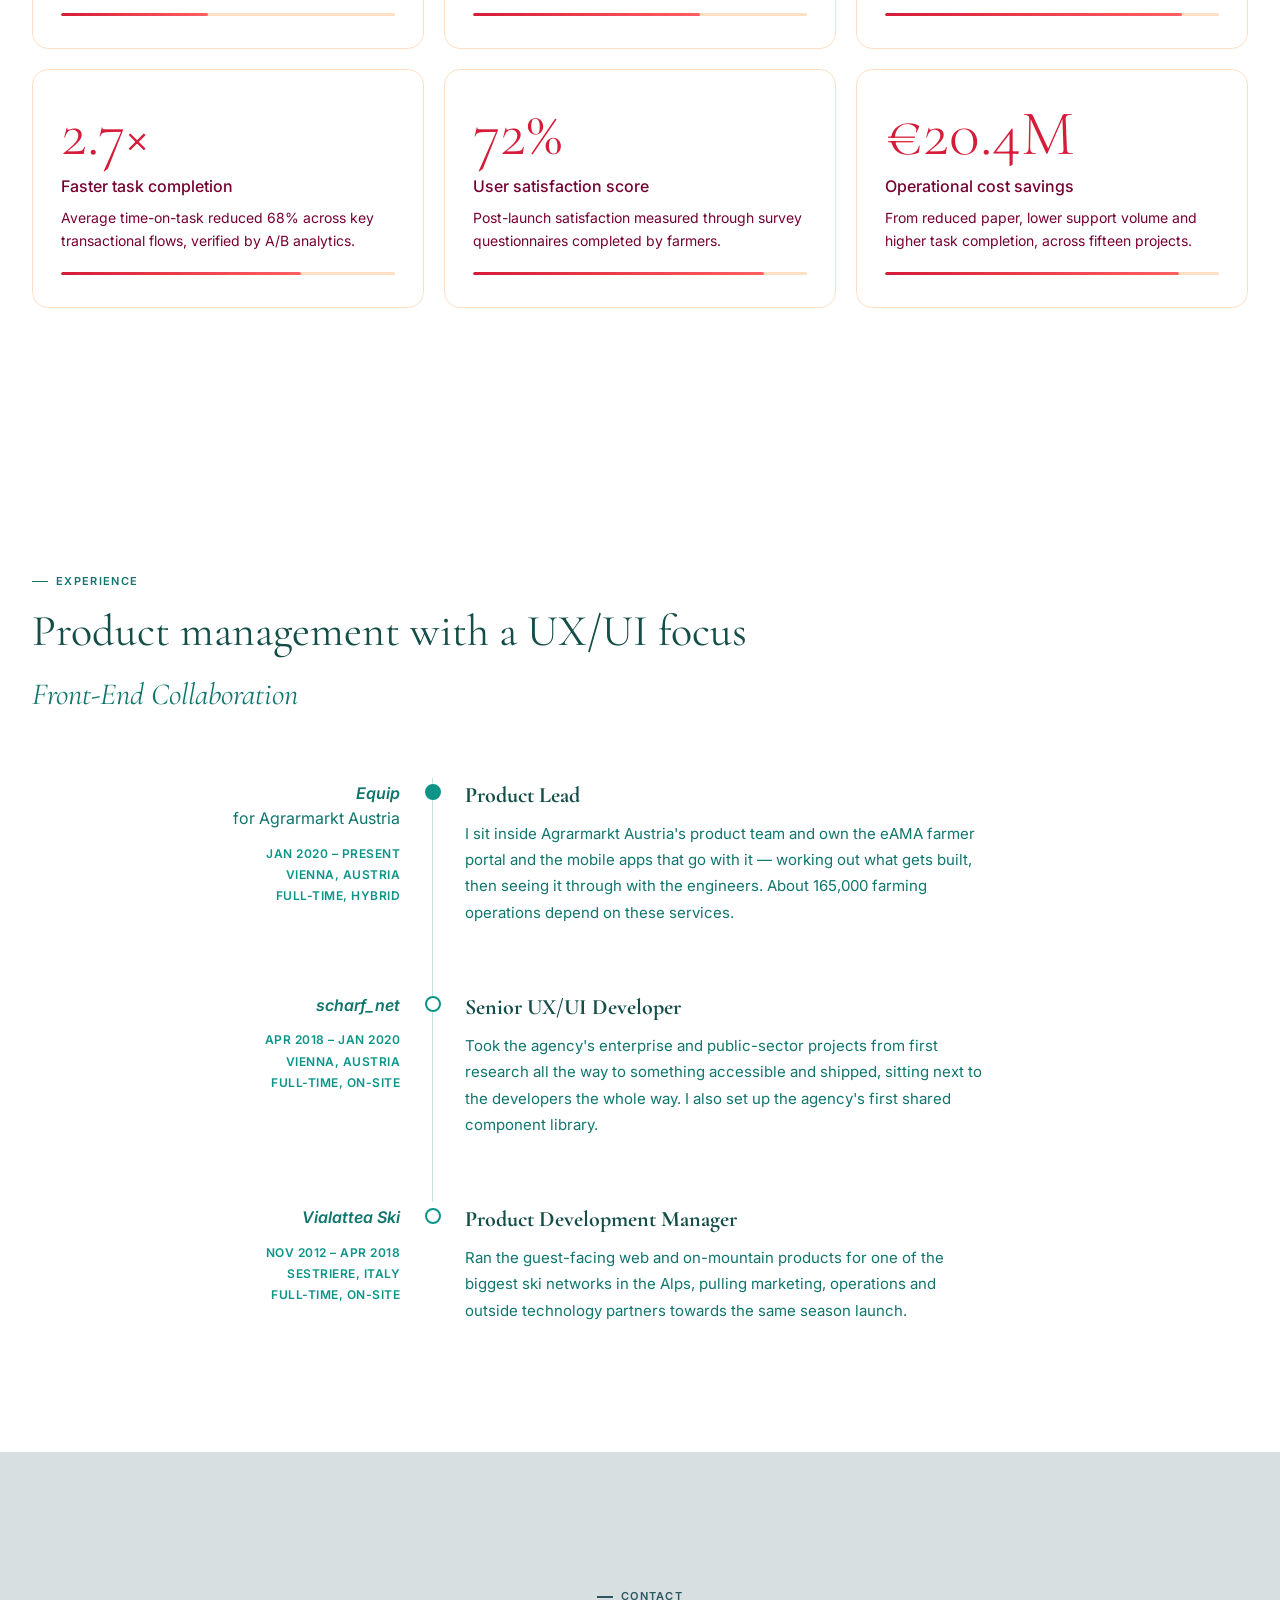
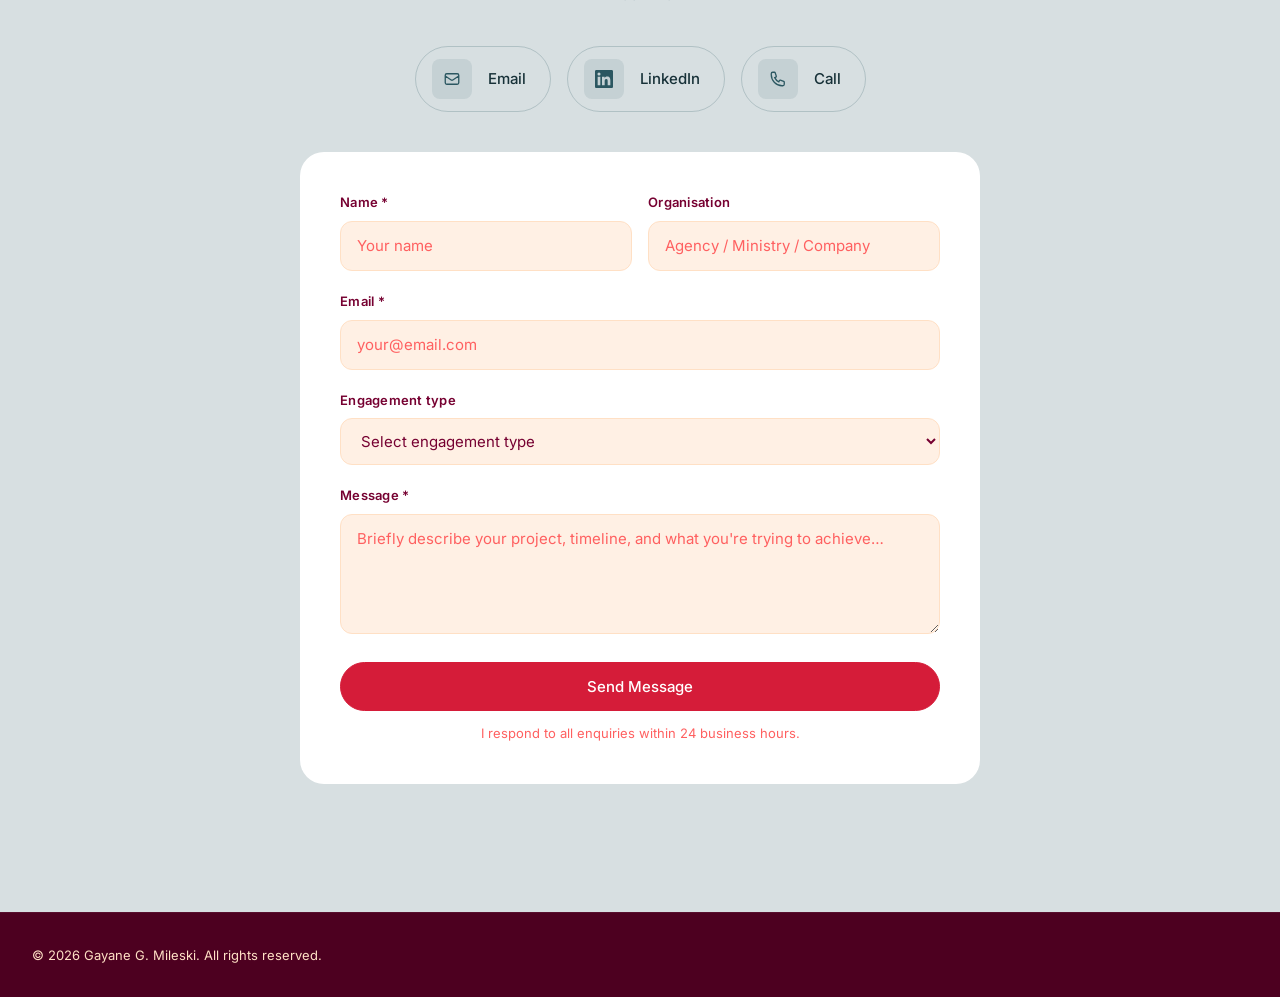
==== commit b9e68a2f: "Scatter the coda's shapes across the gutters, tint the contact block The gutter changes shape a grea" ====
--- a/about.html
+++ b/about.html
@@ -218,7 +218,7 @@
       <div class="contact-stack">
 
         <div class="contact-info contact-info--centered" data-reveal>
-          <span class="section-label" style="color:var(--teal-400);">Contact</span>
+          <span class="section-label">Contact</span>
           <nav class="contact-links" aria-label="Contact links">
             <a href="mailto:gayane.mileski@gmail.com" class="contact-link-item">
               <span class="contact-link-icon" aria-hidden="true">
--- a/css/styles.css
+++ b/css/styles.css
@@ -228,7 +228,7 @@
 }
 
 .section {
-  padding-block: var(--s-24);
+  padding-block: var(--s-32);
 }
 
 .section--dark {
@@ -543,7 +543,6 @@
    6. HERO SECTION
    ========================================================================== */
 .hero {
-  min-height: 84vh;
   display: flex;
   align-items: center;
   padding-top: var(--nav-height);
@@ -568,7 +567,7 @@
   grid-template-columns: 1fr;
   gap: var(--s-16);
   align-items: center;
-  padding-block: var(--s-20) var(--s-6);
+  padding-block: var(--s-20) var(--s-16);
 }
 
 .hero-eyebrow {
@@ -1771,6 +1770,27 @@
   color: var(--white);
 }
 
+/* the contact block closes every page, and it closes it in the MiXBS tint.
+   the copyright strip underneath keeps its own burgundy. */
+#contact.section--dark {
+  background: #D7DFE1;
+  color: #173138;
+}
+#contact .section-label { color: #2b5761; }
+#contact .section-label::before { background: #2b5761; }
+#contact .section-title { color: #173138; }
+#contact .section-description { color: #33606b; }
+#contact .contact-link-item { border-color: rgba(43,87,97,0.22); }
+#contact .contact-link-item:hover {
+  border-color: #2b5761;
+  background: rgba(43,87,97,0.07);
+}
+#contact .contact-link-icon {
+  background: rgba(43,87,97,0.10);
+  color: #2b5761;
+}
+#contact .contact-link-value { color: #173138; }
+
 /* Contact form */
 .contact-form-card {
   background: var(--white);
@@ -2044,7 +2064,6 @@
   flex-wrap: wrap;
   gap: var(--s-8);
   padding-top: var(--s-6);
-  border-top: 1px solid rgba(255,255,255,0.1);
 }
 
 .cs-meta-item {}
@@ -2843,7 +2862,6 @@
   border-radius: var(--r-2xl);
   background: var(--white);
   padding: var(--s-8) var(--s-8) var(--s-6);
-  box-shadow: var(--shadow-sm);
   align-self: start;
 }
 .hero-quotes-head {
@@ -2876,8 +2894,6 @@
 .hero-quotes .carousel-controls { margin-top: var(--s-5); justify-content: flex-start; gap: var(--s-4); }
 .hero-quotes .carousel-btn { width: 34px; height: 34px; }
 .hero-quotes .carousel-btn svg { width: 16px; height: 16px; }
-
-#practice { padding-top: var(--s-6); }
 
 /* headline full width; text and testimonials centred against each other */
 .hero-head { grid-column: 1 / -1; }
@@ -2940,7 +2956,7 @@
   perspective: 2200px;
   padding: 0;
   width: min(100%, 560px);       /* the open spread: two 280px pages */
-  height: 400px;
+  height: 320px;
   margin-left: auto;
   transition: width 0.95s cubic-bezier(0.3, 0.02, 0.2, 1);
   touch-action: pan-y;
@@ -2952,12 +2968,31 @@
 /* the gutter the leaves hinge on */
 .hero-quotes-spine {
   position: absolute;
-  left: 50%; top: 22px; bottom: 22px;
-  width: 16px; margin-left: -8px;
-  z-index: 5;
+  left: 50%; top: 0; bottom: 0;
+  width: 46px; margin-left: -23px;
+  z-index: 7;
   pointer-events: none;
-  background: linear-gradient(90deg,
-    rgba(0,0,0,0) 0%, rgba(0,0,0,0.05) 40%, rgba(0,0,0,0.11) 50%, rgba(0,0,0,0.05) 60%, rgba(0,0,0,0) 100%);
+  /* paper falling away into the fold: a soft valley, a dark crease, a thin
+     catch of light on the rise either side */
+  background:
+    linear-gradient(90deg,
+      rgba(255,255,255,0) 0%,
+      rgba(255,255,255,0.22) 26%,
+      rgba(0,0,0,0.012) 38%,
+      rgba(0,0,0,0.038) 46%,
+      rgba(0,0,0,0.065) 50%,
+      rgba(0,0,0,0.038) 54%,
+      rgba(0,0,0,0.012) 62%,
+      rgba(255,255,255,0.22) 74%,
+      rgba(255,255,255,0) 100%);
+}
+.hero-quotes-spine::after {
+  content: '';
+  position: absolute;
+  left: 50%; top: 0; bottom: 0;
+  width: 1px; margin-left: -0.5px;
+  background: linear-gradient(180deg,
+    rgba(0,0,0,0) 0%, rgba(0,0,0,0.085) 18%, rgba(0,0,0,0.085) 82%, rgba(0,0,0,0) 100%);
 }
 /* stacked page edges on both outer sides */
 .hero-quotes::before,
@@ -2973,11 +3008,11 @@
 /* the quote runs across both pages */
 .hero-quote {
   display: grid;
-  align-content: center;          /* the text block sits on the page, not at its top */
+  align-content: center;          /* the block sits in the middle; the text stays ranged left */
   box-sizing: border-box;
   position: relative;
   margin: 0;
-  padding: 40px;                  /* 40 at the fore-edges, 80 across the gutter */
+  padding: 32px 40px 40px;        /* 32 above the running head, 80 across the gutter */
   height: 100%;
 }
 .hero-quote-cols {
@@ -2986,33 +3021,122 @@
   column-fill: balance;
 }
 .hero-quote-mark { display: none; }
+/* the running head, as a book has */
+.hero-quote-head {
+  display: none;                  /* the desktop has it on the cover */
+  margin-bottom: var(--s-5);
+  text-align: center;
+  font-size: 0.625rem;
+  font-weight: 700;
+  letter-spacing: 0.3em;
+  text-transform: uppercase;
+  color: var(--gray-400);
+  pointer-events: none;
+}
 .hero-quote-text { margin: 0 0 var(--s-5); font-size: 0.9375rem; line-height: 1.85; color: var(--gray-700); font-style: italic; }
 .hero-quote-by   { break-inside: avoid; display: flex; flex-direction: column; gap: 2px; }
 .hero-quote-name { font-size: 0.875rem; font-weight: 700; color: var(--gray-900); }
 .hero-quote-org  { font-size: 0.75rem; color: var(--gray-500); }
 
-/* one leaf = one page; both hinge on the spine so either side can be turned */
+/* ---- the turning leaf ------------------------------------------------
+   One leaf is one page, hinged on the spine. It carries the real page on
+   its front and the page that follows on its back, so what you see coming
+   over is what you are turning to — the way an e-reader does it.
+   --p runs 0 -> 1 through the turn and drives the lighting.            */
 .book-leaf {
   position: absolute;
   top: 0; bottom: 0;
   width: 50%;
-  z-index: 4;
+  z-index: 6;
   display: none;
-  box-shadow: 0 0 48px -10px rgba(0,0,0,0.40), inset 0 0 0 1px rgba(0,0,0,0.05);
+  transform-style: preserve-3d;
   pointer-events: none;
+  --p: 0;
 }
 .book-leaf.is-active { display: block; }
-.book-leaf--fwd {
-  right: 0;
-  transform-origin: left center;
-  border-radius: 0 var(--r-2xl) var(--r-2xl) 0;
-  background: linear-gradient(90deg, #FAF6F1 0%, var(--white) 16%, var(--white) 86%, #F1E9DF 100%);
-}
-.book-leaf--back {
-  left: 0;
-  transform-origin: right center;
-  border-radius: var(--r-2xl) 0 0 var(--r-2xl);
-  background: linear-gradient(270deg, #FAF6F1 0%, var(--white) 16%, var(--white) 86%, #F1E9DF 100%);
+.book-leaf--fwd  { right: 0; transform-origin: left center; }
+.book-leaf--back { left: 0;  transform-origin: right center; }
+/* the sheet clears the card as it comes over the fold */
+.hero-quotes .carousel { overflow: visible; }
+
+.book-leaf-face {
+  position: absolute;
+  inset: 0;
+  overflow: hidden;
+  /* both faces need a transform of their own, or the one turned away
+     keeps painting through the one facing us */
+  transform: rotateY(0deg);
+  backface-visibility: hidden;
+  -webkit-backface-visibility: hidden;
+  background: var(--white);
+  box-shadow: 0 0 40px -12px rgba(0,0,0,0.45);
+}
+.book-leaf--fwd  .book-leaf-face--front,
+.book-leaf--back .book-leaf-face--back  { border-radius: 0 var(--r-2xl) var(--r-2xl) 0; }
+.book-leaf--back .book-leaf-face--front,
+.book-leaf--fwd  .book-leaf-face--back  { border-radius: var(--r-2xl) 0 0 var(--r-2xl); }
+.book-leaf-face--back { transform: rotateY(180deg); }
+/* the reverse of a sheet is a shade cooler and never quite as bright */
+.book-leaf-face--back .book-leaf-inner { opacity: 0.92; }
+
+/* a full spread inside a half-width window — shifted to show the right half */
+.book-leaf-inner {
+  position: absolute;
+  top: 0; bottom: 0;
+  width: 200%;
+}
+.book-leaf-inner--right { left: -100%; }
+.book-leaf-inner--left  { left: 0; }
+
+/* lighting: the sheet darkens towards the fold and catches the light as it
+   comes over, both strongest through the middle of the turn */
+.book-leaf-shade {
+  position: absolute;
+  inset: 0;
+  pointer-events: none;
+  opacity: var(--shade, 0.3);
+  transition: opacity 0.1s linear;
+}
+.book-leaf--fwd .book-leaf-face--front .book-leaf-shade,
+.book-leaf--back .book-leaf-face--back .book-leaf-shade {
+  background: linear-gradient(to left, rgba(0,0,0,0) 55%, rgba(0,0,0,0.05) 78%, rgba(0,0,0,0.22) 100%);
+}
+.book-leaf--fwd .book-leaf-face--back .book-leaf-shade,
+.book-leaf--back .book-leaf-face--front .book-leaf-shade {
+  background: linear-gradient(to right, rgba(0,0,0,0) 55%, rgba(0,0,0,0.05) 78%, rgba(0,0,0,0.22) 100%);
+}
+
+/* the page arriving underneath, revealed as the leaf lifts off it */
+.book-under {
+  position: absolute;
+  top: 0; bottom: 0;
+  width: 50%;
+  z-index: 3;
+  overflow: hidden;
+  display: none;
+  background: var(--white);
+  --p: 0;
+}
+.book-under.is-active { display: block; }
+.book-under--fwd  { right: 0; border-radius: 0 var(--r-2xl) var(--r-2xl) 0; }
+.book-under--back { left: 0;  border-radius: var(--r-2xl) 0 0 var(--r-2xl); }
+.book-under-inner { position: absolute; top: 0; bottom: 0; width: 200%; }
+.book-under-inner--right { left: -100%; }
+.book-under-inner--left  { left: 0; }
+
+/* the shadow the lifted page casts on the one below it */
+.book-under::after {
+  content: '';
+  position: absolute;
+  inset: 0;
+  pointer-events: none;
+  opacity: calc(1 - var(--p));
+}
+.book-under--fwd::after {
+  background: linear-gradient(to right, rgba(0,0,0,0.28) 0%, rgba(0,0,0,0.10) 18%, rgba(0,0,0,0) 46%);
+}
+.book-under--back::after {
+  background: linear-gradient(to left, rgba(0,0,0,0.28) 0%, rgba(0,0,0,0.10) 18%, rgba(0,0,0,0) 46%);
 }
 
 .hero-quotes .carousel-controls { justify-content: center; margin: 0 0 var(--s-7); }
@@ -3021,7 +3145,7 @@
     .hero-quotes-spine { display: none; }
 }
 @media (prefers-reduced-motion: reduce) {
-  .book-leaf { display: none !important; }
+  .book-leaf, .book-under { display: none !important; }
 }
 
 
@@ -3056,17 +3180,50 @@
   border-radius: 3px 5px 5px 3px;
   backface-visibility: hidden;
   transition: transform 0.95s cubic-bezier(0.3, 0.02, 0.2, 1), opacity 0.95s ease;
-  background: #2B5761 url('../images/book/cover-front.webp') center / 100% 100% no-repeat;
+  background:
+    /* light falling across the board, and the corner it falls away from */
+    linear-gradient(142deg, rgba(255,255,255,0.30) 0%, rgba(255,255,255,0.05) 38%,
+                            rgba(0,0,0,0.02) 68%, rgba(0,0,0,0.07) 100%) 0 0 / 100% 100% no-repeat,
+    /* the hinge: the board creases where it leaves the spine */
+    linear-gradient(90deg, rgba(0,0,0,0.14) 0 1px, rgba(0,0,0,0.07) 1px 6px,
+                           rgba(255,255,255,0.30) 8px 13px, rgba(0,0,0,0) 22px) 0 0 / 100% 100% no-repeat,
+    #FFF0E4 url('../images/book/cover-art.svg') center / cover no-repeat;
   box-shadow:
-    0 28px 46px -22px rgba(0,0,0,0.55),
-    inset 0 1px 0 rgba(255,255,255,0.06);
+    inset 0 1px 0 rgba(255,255,255,0.60),
+    inset 0 -1px 0 rgba(0,0,0,0.13),
+    inset -1px 0 0 rgba(0,0,0,0.09),
+    inset 1px 0 0 rgba(0,0,0,0.06);
+}
+
+.book-cover-word {
+  position: absolute;
+  left: 0; right: 0; top: 50%;
+  transform: translateY(-50%);
+  text-align: center;
+  font-family: var(--font-body);
+  font-size: 1.875rem;
+  font-weight: 500;
+  letter-spacing: -0.01em;
+  color: #760031;
+  /* letterpress: a dark bite above the stroke, paper catching light below */
+  text-shadow:
+    0 -1px 0 rgba(118,0,49,0.30),
+    0 1px 0 rgba(255,255,255,0.85),
+    0 2px 2px rgba(118,0,49,0.08);
+  pointer-events: none;
 }
 
 /* front board hinges on the spine; back board swings in from the fore-edge */
 .book-cover--front { transform-origin: left center;  transform: rotateY(0deg) translateZ(3px); }
 .book-cover--back {
   border-radius: 5px 3px 3px 5px;
-  background-image: url('../images/book/cover-back.webp');
+  /* the pattern alone, and the hinge on its own side */
+  background:
+    linear-gradient(218deg, rgba(255,255,255,0.30) 0%, rgba(255,255,255,0.05) 38%,
+                            rgba(0,0,0,0.02) 68%, rgba(0,0,0,0.07) 100%) 0 0 / 100% 100% no-repeat,
+    linear-gradient(270deg, rgba(0,0,0,0.14) 0 1px, rgba(0,0,0,0.07) 1px 6px,
+                            rgba(255,255,255,0.30) 8px 13px, rgba(0,0,0,0) 22px) 0 0 / 100% 100% no-repeat,
+    #FFF0E4 url('../images/book/cover-art.svg') center / cover no-repeat;
 }
 .hero-quotes.is-closed-back .book-block-edge { right: auto; left: 4px; box-shadow: inset 2px 0 4px -1px rgba(0,0,0,0.28); }
 .book-cover--back  { transform-origin: right center; transform: rotateY(180deg) translateZ(3px); }
@@ -3095,11 +3252,41 @@
 .hero-quotes.is-closed-front, .hero-quotes.is-closed-back { cursor: pointer; }
 
 @media (max-width: 999px) {
-  .hero-quotes { width: min(100%, 560px); height: 400px; margin-left: 0; }
-}
+  .hero-quotes { width: min(100%, 560px); height: 360px; margin-left: 0; }
+}
+/* the book keeps its controls hidden on a desktop — the pages are dragged */
+.hero-quotes .carousel.is-ready .carousel-controls { display: none; }
+
 /* too narrow for a spread — the volume opens on a single page */
 @media (max-width: 640px) {
   .hero-quote-cols { column-count: 1; }
+
+  /* no covers on a phone — the reviews sit open, full width */
+  .hero-quotes,
+  .hero-quotes.is-closed-front,
+  .hero-quotes.is-closed-back { width: 100%; }
+  .book-cover, .book-block-edge { display: none; }
+  .hero-quotes.is-closed-front,
+  .hero-quotes.is-closed-back {
+    background: var(--white);
+    border-color: var(--gray-200);
+    cursor: default;
+  }
+  .hero-quotes.is-closed-front .carousel,
+  .hero-quotes.is-closed-back  .carousel { visibility: visible; }
+  .hero-quote { padding-block: 32px 16px; }
+  .hero-quote-head { display: block; margin-bottom: var(--s-4); }
+  .hero-quote-text { font-size: 0.875rem; line-height: 1.75; }
+
+  /* no arrows here — the dots are only a hint that there is more inside */
+  .hero-quotes .carousel.is-ready .carousel-controls {
+    display: flex;
+    position: absolute;
+    left: 0; right: 0; top: auto; bottom: 14px;
+    margin: 0;
+    visibility: visible;
+  }
+  .hero-quotes .carousel-btn { display: none; }
 }
 @media (prefers-reduced-motion: reduce) {
   .book-cover { transition: none; }
@@ -3222,87 +3409,197 @@
 }
 
 
-/* ==========================================================================
-   MINI PROJECT CARDS — the short version of the work page, on the homepage
-   ========================================================================== */
-.mini-work-slide { display: flex; justify-content: center; }
-
-.mini-work {
+/* the coda under the four cards — the one thing they do not cover.
+   the book cover's palette scattered across both gutters: three circles a side,
+   massed low on the left and high on the right, with the thin crimson line
+   climbing away from each. the column down the middle stays clear.
+
+   the circles are drawn as gradients rather than as a fitted drawing: the
+   gutter changes shape a great deal between a laptop and a wide monitor, and a
+   circle sized from the panel's own width stays a circle through all of it. */
+.practice-coda {
+  position: relative;
+  z-index: 0;                      /* its own context, so the art stays behind the words */
+  margin-top: var(--s-20);
+  padding: clamp(140px, 17vw, 250px) var(--s-10) var(--s-12);
+  background: none;
+  border: 0;
+  border-radius: 0;
+}
+.practice-coda::before,
+.practice-coda::after {
+  content: '';
+  position: absolute;
+  z-index: -1;
+  top: 0;
+  bottom: 0;                      /* the whole height of the block */
+  /* from the page edge to roughly 200px short of the 66ch column —
+     less on narrower screens, where there is not 200px to give away */
+  --coda-art-gap: clamp(96px, 14vw, 200px);
+  --w: calc(50vw - 33ch - var(--coda-art-gap));
+  width: var(--w);
+
+  /* three sizes, far enough apart that no two of them read as a pair. the caps
+     keep each one inside the block's height once the gutter goes wide */
+  --rb: min(calc(var(--w) * 1.45), 230px);   /* mostly off the page: an arc, not a blob */
+  --rm: min(calc(var(--w) * 0.38), 112px);
+  --rs: min(calc(var(--w) * 0.22),  66px);
+  /* each one drifts further in than the last, stopping clear of the inner edge */
+  --xb: min(calc(var(--w) * 0.18), calc(var(--w) - var(--rb) - 10px));
+  --xm: min(calc(var(--w) * 0.62), calc(var(--w) - var(--rm) - 12px));
+  --xs: min(calc(var(--w) * 0.86), calc(var(--w) - var(--rs) - 12px));
+
+  background-repeat: no-repeat;
+  background-size: 100% 100%;
+  pointer-events: none;
+}
+.practice-coda::before {
+  left: calc(50% - 50vw);         /* the left edge of the page */
+  /* massed low, per the wedge: the arc down the edge, a pale weight at the
+     bottom, one small mark high and well inside */
+  background-image:
+    url('../images/coda/line-left.svg'),
+    radial-gradient(circle var(--rs) at var(--xs) 18%, #FFE0C5 0 98%, #FFE0C500 100%),
+    radial-gradient(circle var(--rm) at var(--xm) 78%, #FFF0E4 0 98%, #FFF0E400 100%),
+    radial-gradient(circle var(--rb) at var(--xb) 52%, #FFE0C5 0 98%, #FFE0C500 100%);
+}
+.practice-coda::after {
+  right: calc(50% - 50vw);
+  /* massed high, mirrored: the burgundy takes the top, the small mark the floor */
+  background-image:
+    url('../images/coda/line-right.svg'),
+    radial-gradient(circle var(--rs) at calc(100% - var(--xs)) 78%, #FFE0C5 0 98%, #FFE0C500 100%),
+    radial-gradient(circle var(--rm) at calc(100% - var(--xm)) 22%, #760031 0 98%, #76003100 100%),
+    radial-gradient(circle var(--rb) at calc(100% - var(--xb)) 46%, #FFF0E4 0 98%, #FFF0E400 100%);
+}
+/* the art sits against the page edges — clip sideways, nothing spills down */
+#practice { overflow-x: clip; }
+/* below this there are no sides to speak of */
+@media (max-width: 1023px) {
+  .practice-coda::before, .practice-coda::after { display: none; }
+}
+
+.practice-coda-inner { max-width: 66ch; margin-inline: auto; }
+.practice-coda-title {
+  font-family: var(--font-display);
+  font-size: clamp(1.5rem, 2.2vw, 1.875rem);
+  font-weight: 400;
+  line-height: 1.2;
+  color: #2b5761;
+  margin-bottom: var(--s-6);
+}
+.practice-coda-body p {
+  font-size: 0.9375rem;
+  line-height: 1.8;
+  color: #33606b;
+}
+.practice-coda-body p + p { margin-top: var(--s-4); }
+/* one column, centred on the page */
+.practice-coda-body { max-width: none; }
+@media (max-width: 768px) {
+  .practice-coda { padding: clamp(110px, 30vw, 170px) var(--s-6) var(--s-8); }
+}
+
+/* the section label stands alone where there is no title under it */
+.section-label--heading { margin-bottom: 0; }
+#mini-work .section-label--heading { color: #2b5761; }
+#mini-work .section-label--heading::before { background: #2b5761; }
+#mini-work .section-header { margin-bottom: var(--s-10); }
+
+/* ==========================================================================
+   SELECTED PROJECTS — a plain rail: three and a bit on a desktop, one on a phone
+   ========================================================================== */
+.proj-rail { position: relative; }
+
+.proj-track {
+  --proj-gap: var(--s-5);
+  display: flex;
+  gap: var(--proj-gap);
+  overflow-x: auto;
+  overscroll-behavior-x: contain;
+  scroll-snap-type: x mandatory;
+  scroll-behavior: smooth;
+  scrollbar-width: none;
+  -ms-overflow-style: none;
+  padding-bottom: 2px;
+}
+.proj-track::-webkit-scrollbar { display: none; }
+.proj-track:focus-visible { outline: 2px solid var(--color-accent); outline-offset: 6px; border-radius: var(--r-xl); }
+
+.proj-card {
+  /* exactly three across — three cards and the two gaps between them */
+  flex: 0 0 calc((100% - 2 * var(--proj-gap)) / 3);
+  scroll-snap-align: start;
+  height: 400px;
   display: grid;
-  grid-template-columns: 200px minmax(0, 1fr);
-  width: 600px;
-  max-width: 100%;
-  height: 200px;
+  grid-template-rows: minmax(0, 1fr) auto;
+  padding: var(--s-6) var(--s-6) var(--s-5);
   border-radius: var(--r-xl);
-  overflow: hidden;
-  background: var(--mini-bg, var(--gray-100));
+  background: var(--proj-bg, #D7DFE1);
   text-decoration: none;
   transition: box-shadow var(--t-base);
 }
-.mini-work:hover { box-shadow: var(--shadow-md); }
-.mini-work:focus-visible { outline: 2px solid var(--color-accent); outline-offset: 3px; }
-
-.mini-work-shot {
+.proj-card:hover { box-shadow: var(--shadow-md); }
+.proj-card:focus-visible { outline: 2px solid var(--color-accent); outline-offset: 3px; }
+
+.proj-shot {
+  display: flex;
+  align-items: center;
+  justify-content: center;
+  min-height: 0;
+  overflow: hidden;
+}
+.proj-shot img {
+  max-width: 100%;
+  max-height: 100%;
+  width: auto;
+  height: auto;
+  object-fit: contain;
+  display: block;
+}
+/* the mock-ups carry their own bezel, so they take no frame from us */
+.proj-ph { color: rgba(43,87,97,0.26); }
+.proj-ph svg { width: 44px; height: 44px; display: block; }
+
+.proj-cta {
+  display: inline-flex;
+  justify-self: center;
+  align-items: center;
+  gap: 7px;
+  margin-top: var(--s-5);
+  font-size: 0.875rem;
+  font-weight: 600;
+  color: rgb(43, 87, 97);
+}
+.proj-card:hover .proj-cta { gap: 11px; }
+.proj-cta svg { transition: transform var(--t-base); }
+
+/* the arrows stand clear of the cards, in the page gutter */
+.proj-nav {
+  position: absolute;
+  top: 50%;
+  transform: translateY(-50%);
+  z-index: 3;
   display: grid;
   place-items: center;
-  padding: var(--s-4);
-  overflow: hidden;
-}
-.mini-work-shot img {
-  max-width: 100%;
-  max-height: 100%;
-  display: block;
-  border-radius: 6px;
-  box-shadow: 0 6px 20px -6px rgba(0,0,0,0.35);
-}
-.mini-work-ph { color: rgba(0,0,0,0.22); }
-.mini-work-ph svg { width: 40px; height: 40px; display: block; }
-
-.mini-work-body {
-  display: flex;
-  flex-direction: column;
-  justify-content: center;
-  gap: var(--s-3);
-  padding: var(--s-6) var(--s-7);
-  min-width: 0;
-}
-.mini-work-title {
-  font-family: var(--font-display);
-  font-size: 1.25rem;
-  font-weight: 500;
-  line-height: 1.25;
-  color: var(--gray-900);
-}
-.mini-work-tags { display: flex; flex-wrap: wrap; gap: 6px; }
-.mini-work-tags span {
-  font-size: 0.6875rem;
-  font-weight: 600;
-  letter-spacing: 0.04em;
-  text-transform: uppercase;
-  color: rgba(0,0,0,0.62);
-  background: rgba(255,255,255,0.55);
-  border: 1px solid rgba(0,0,0,0.08);
-  padding: 3px 9px;
-  border-radius: var(--r-full);
-}
-.mini-work-cta {
-  display: inline-flex;
-  align-items: center;
-  gap: 7px;
-  margin-top: var(--s-1);
-  font-size: 0.875rem;
-  font-weight: 600;
-  color: var(--color-accent);
-}
-.mini-work:hover .mini-work-cta { gap: 11px; }
-.mini-work-cta svg { transition: transform var(--t-base); }
-
-.mini-work-all { margin-top: var(--s-6); text-align: center; font-size: 0.875rem; }
-.mini-work-all a { color: var(--gray-500); text-decoration: none; border-bottom: 1px solid var(--gray-300); }
-.mini-work-all a:hover { color: var(--color-accent); border-bottom-color: currentColor; }
-
-@media (max-width: 640px) {
-  .mini-work { grid-template-columns: 120px minmax(0, 1fr); height: auto; min-height: 180px; }
-  .mini-work-body { padding: var(--s-5); }
-  .mini-work-title { font-size: 1.0625rem; }
-}
+  width: 40px; height: 40px;
+  padding: 0;
+  border: 1px solid var(--gray-200);
+  border-radius: 50%;
+  background: var(--white);
+  color: rgba(43,87,97,0.65);
+  cursor: pointer;
+  transition: color var(--t-base), border-color var(--t-base), opacity var(--t-base);
+}
+.proj-nav svg { width: 18px; height: 18px; display: block; }
+.proj-nav:hover { color: rgb(43, 87, 97); border-color: rgba(43,87,97,0.35); }
+.proj-nav:focus-visible { outline: 2px solid var(--color-accent); outline-offset: 3px; }
+.proj-nav[disabled] { opacity: 0.3; cursor: default; }
+.proj-nav--prev { left: -20px; }
+.proj-nav--next { right: -20px; }
+
+@media (max-width: 767px) {
+  /* one card at a time, the next reached by scrolling */
+  .proj-card { flex-basis: 100%; height: 360px; }
+  .proj-nav { display: none; }
+}
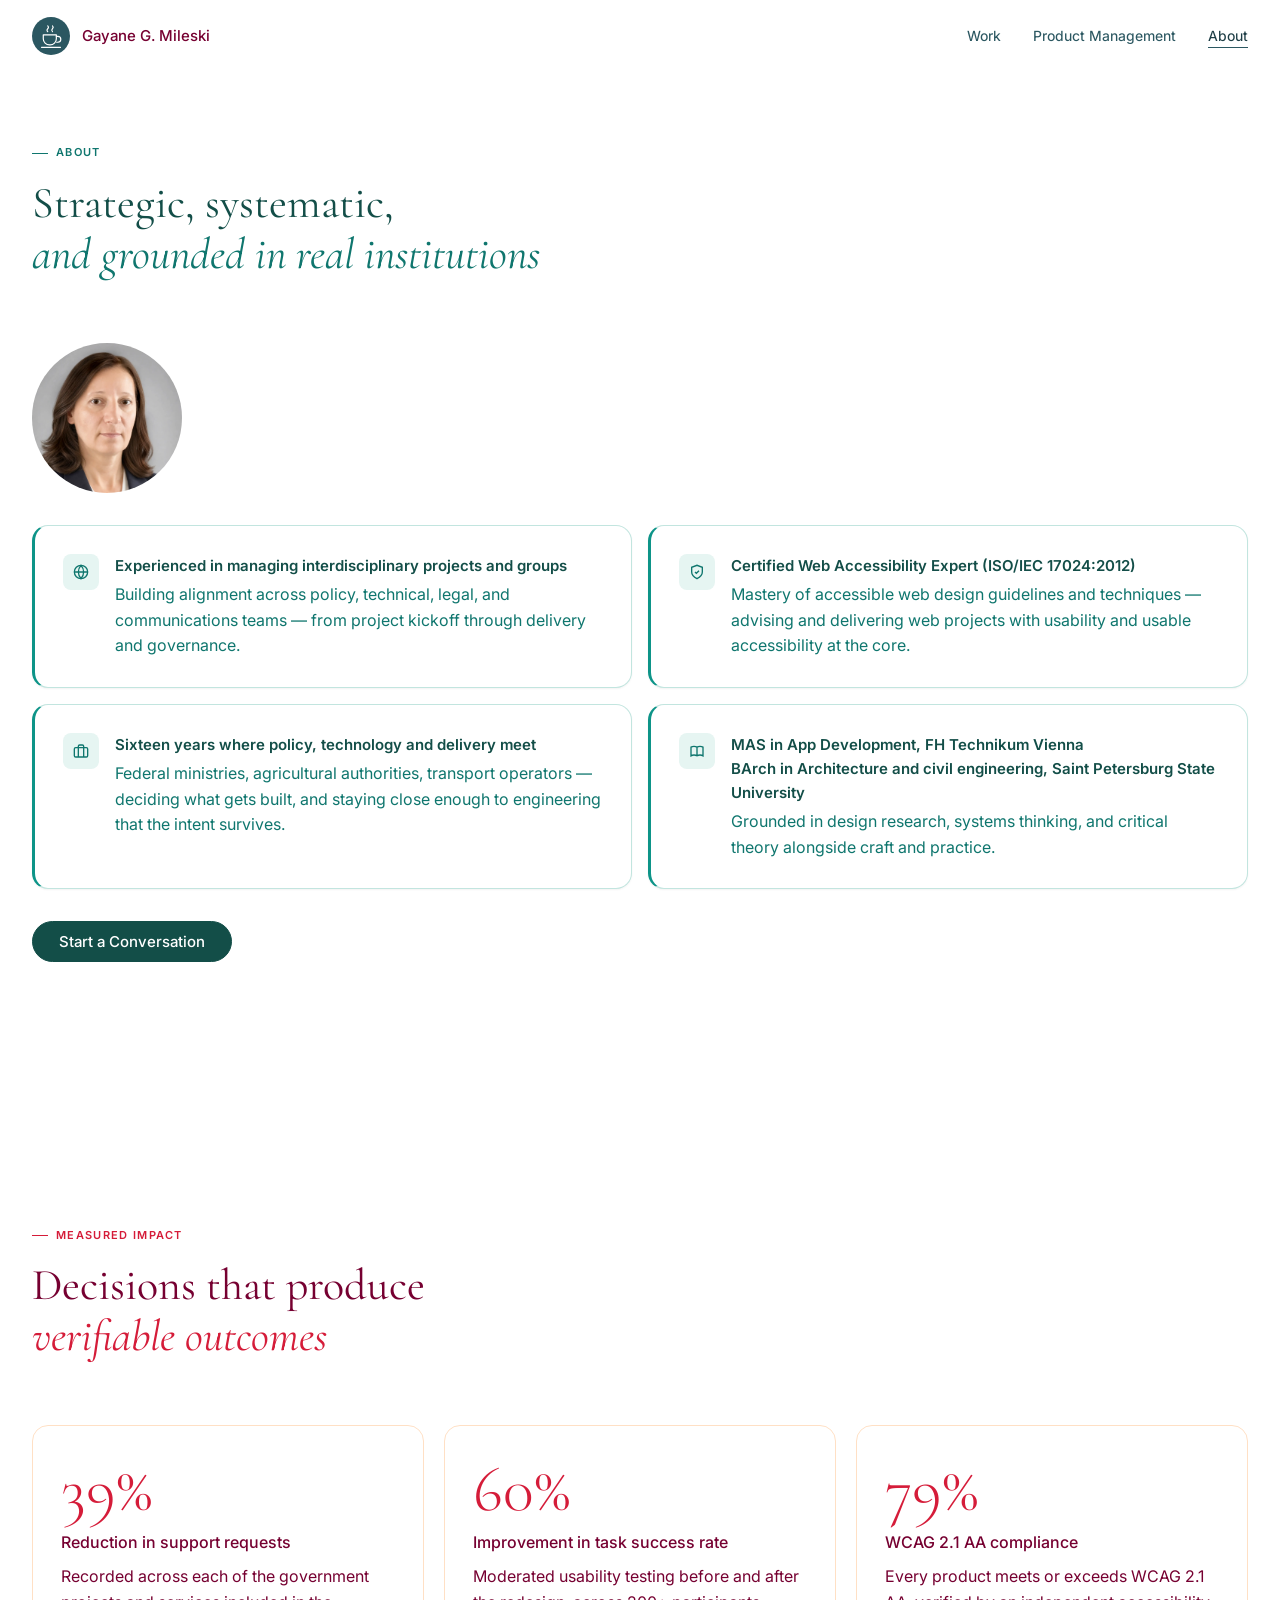
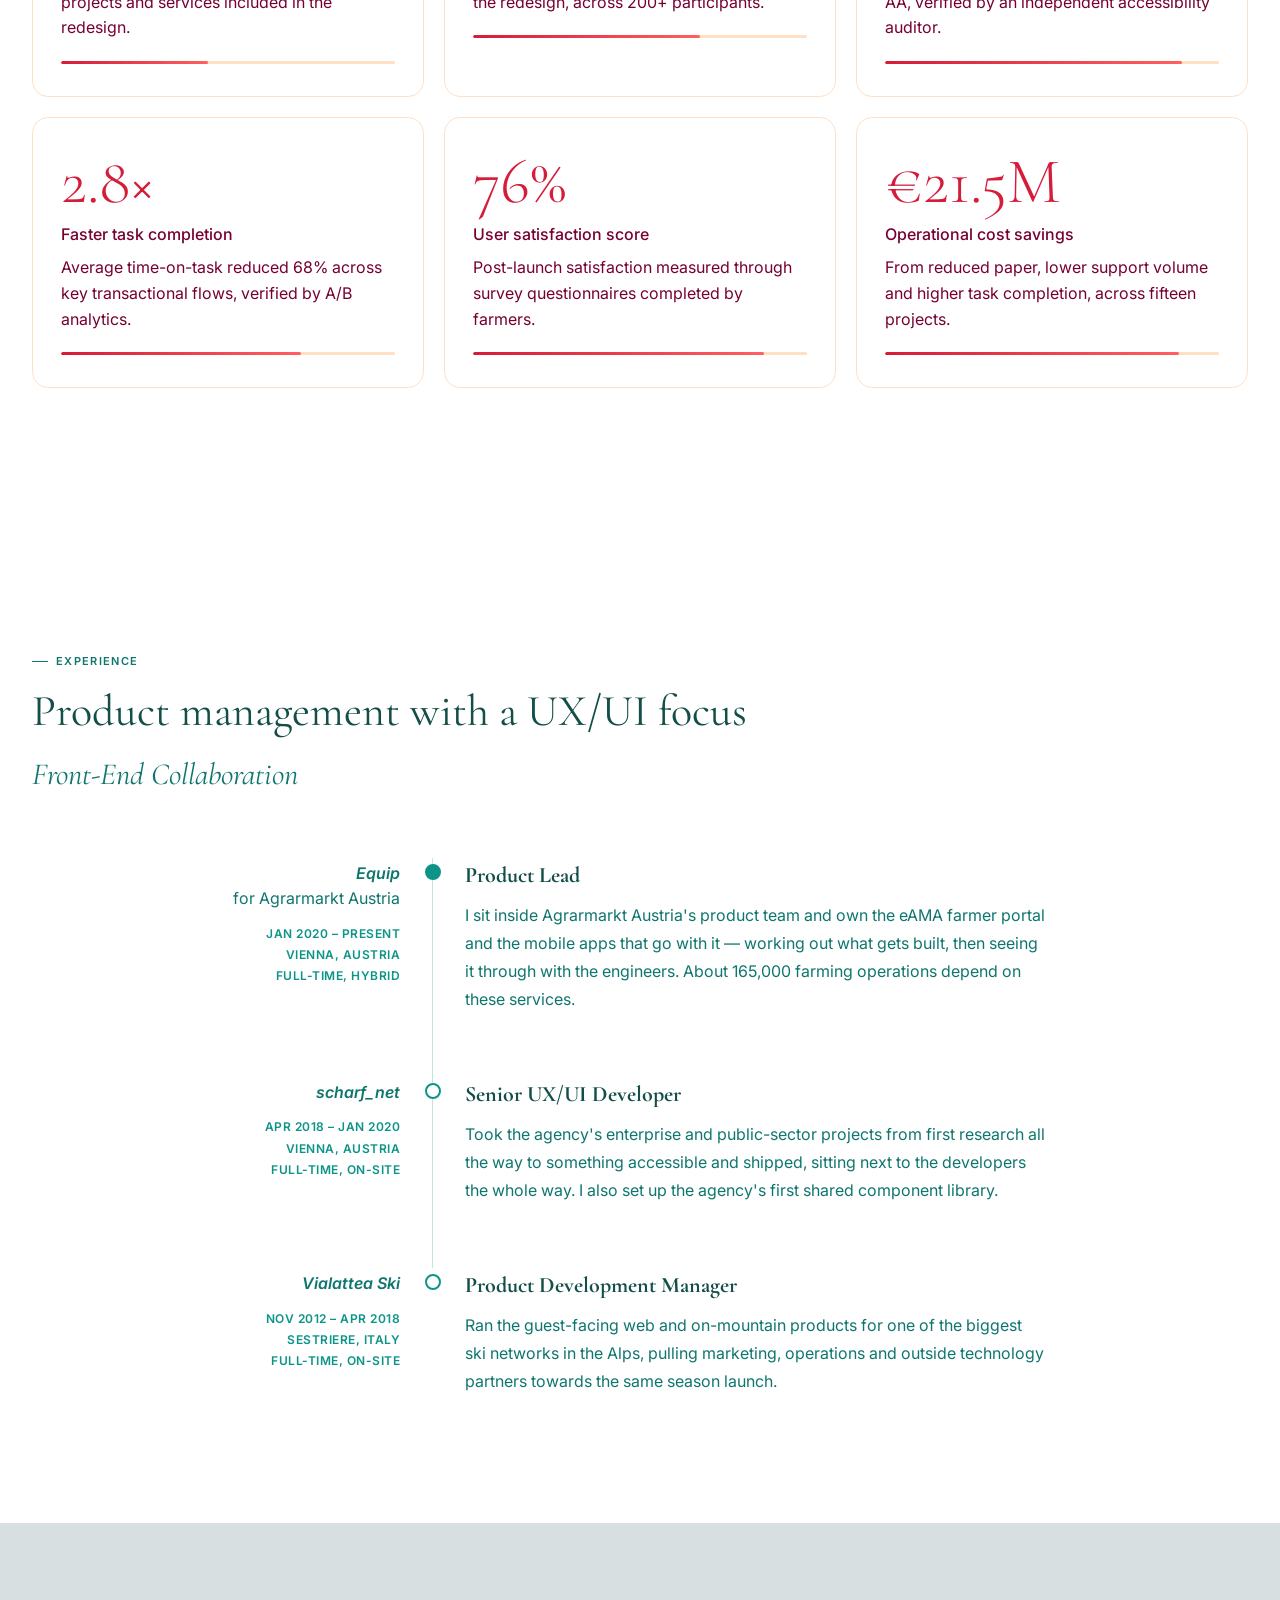
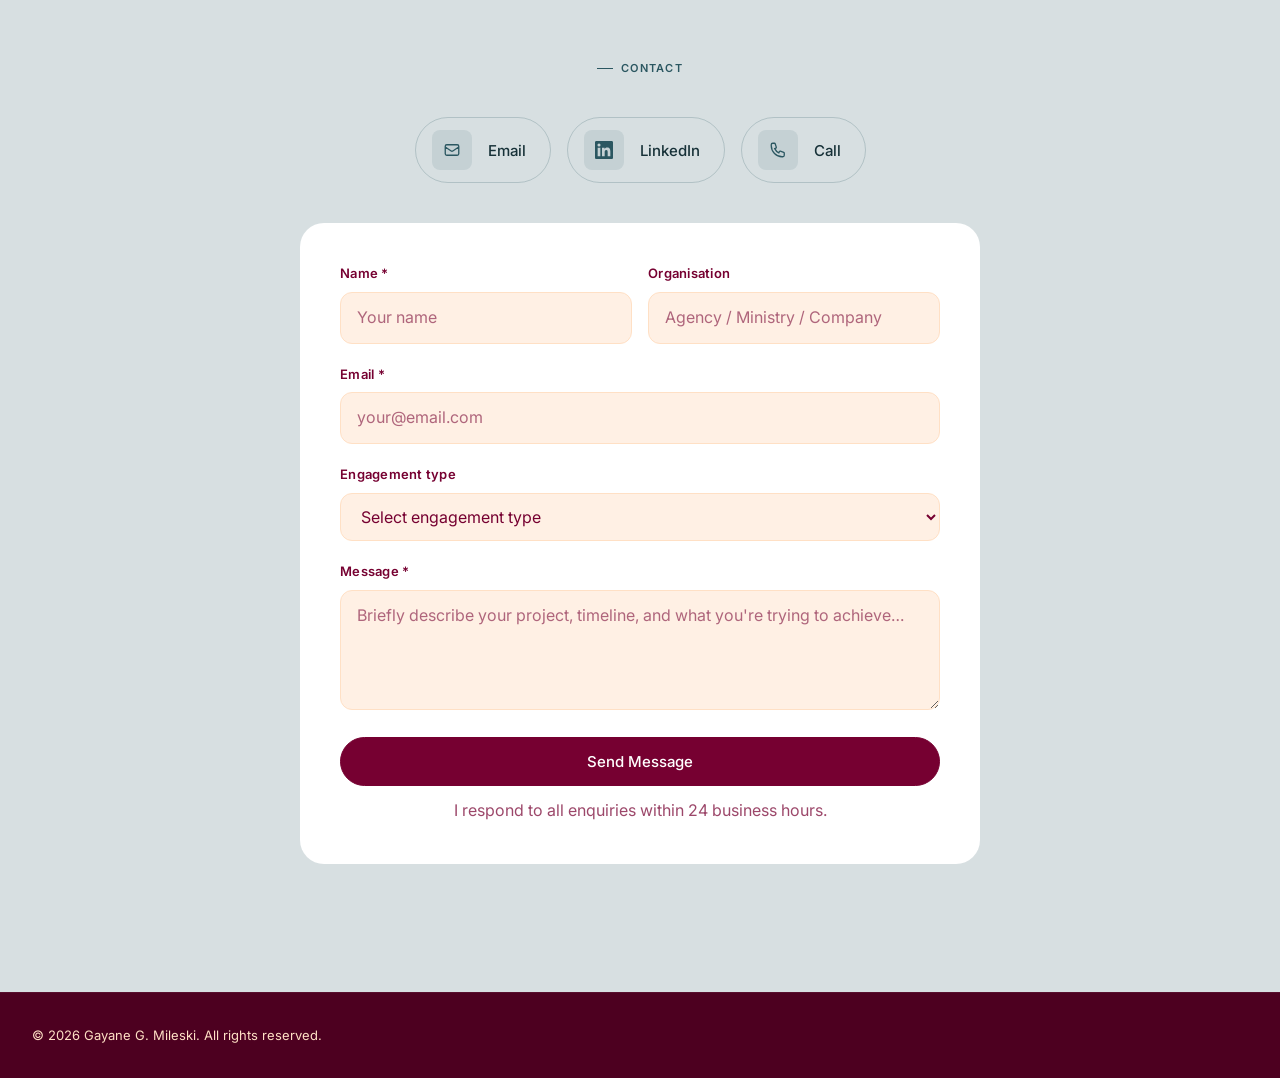
==== commit f5b41ae0: "Dark wine on the contact forms, 1rem body copy, 14px chips The form's red pieces go to wine on all e" ====
--- a/about.html
+++ b/about.html
@@ -280,10 +280,10 @@
           </form>
           <div class="form-success" hidden style="text-align:center; padding: var(--s-10);">
             <div style="width:56px; height:56px; background:var(--teal-50); border-radius:50%; display:flex; align-items:center; justify-content:center; margin:0 auto var(--s-5);">
-              <svg width="24" height="24" fill="none" stroke="var(--teal-700)" stroke-width="2" viewBox="0 0 24 24"><path d="M9 12l2 2 4-4m6 2a9 9 0 11-18 0 9 9 0 0118 0z"/></svg>
+              <svg width="24" height="24" fill="none" stroke="#760031" stroke-width="2" viewBox="0 0 24 24"><path d="M9 12l2 2 4-4m6 2a9 9 0 11-18 0 9 9 0 0118 0z"/></svg>
             </div>
             <h3 style="font-size:1.125rem; font-weight:600; color:var(--gray-900); margin-bottom:var(--s-3);">Message received</h3>
-            <p style="font-size:0.9375rem; color:var(--gray-500);">Thank you for reaching out. I'll be in touch within 24 hours.</p>
+            <p style="font-size:1rem; color:var(--gray-500);">Thank you for reaching out. I'll be in touch within 24 hours.</p>
           </div>
         </div>
 
--- a/css/styles.css
+++ b/css/styles.css
@@ -492,15 +492,16 @@
   background: var(--gray-50);
 }
 
+/* the contact form's submit — dark wine, not the crimson accent */
 .btn-teal {
-  background: var(--teal-700);
+  background: #760031;
   color: var(--white);
-  border-color: var(--teal-700);
+  border-color: #760031;
 }
 .btn-teal:hover {
-  background: var(--teal-800);
-  border-color: var(--teal-800);
-  box-shadow: 0 4px 16px rgba(213,28,57,0.3);
+  background: #4D0020;
+  border-color: #4D0020;
+  box-shadow: 0 4px 16px rgba(118,0,49,0.3);
 }
 
 .btn-ghost {
@@ -806,6 +807,9 @@
   display: grid;
   grid-template-columns: repeat(auto-fill, minmax(240px, 1fr));
   gap: var(--s-5);
+  /* the coda's art runs up behind these — it passes under them, not over */
+  position: relative;
+  z-index: 1;
 }
 
 .expertise-card {
@@ -853,7 +857,7 @@
 }
 
 .expertise-card-desc {
-  font-size: 0.875rem;
+  font-size: 1rem;
   line-height: 1.7;
   color: var(--gray-500);
 }
@@ -945,7 +949,7 @@
 .tag {
   padding: var(--s-1) var(--s-3);
   border-radius: var(--r-full);
-  font-size: 0.6875rem;
+  font-size: 0.875rem;
   font-weight: 600;
   letter-spacing: 0.05em;
   text-transform: uppercase;
@@ -981,7 +985,7 @@
 }
 
 .work-card-desc {
-  font-size: 0.9375rem;
+  font-size: 1rem;
   line-height: 1.75;
   color: var(--gray-500);
   margin-bottom: var(--s-8);
@@ -1279,7 +1283,7 @@
 }
 
 .process-step-desc {
-  font-size: 0.8125rem;
+  font-size: 1rem;
   line-height: 1.6;
   color: var(--gray-500);
 }
@@ -1315,7 +1319,7 @@
 .process-phase-tag {
   padding: var(--s-1) var(--s-3);
   border-radius: var(--r-full);
-  font-size: 0.8125rem;
+  font-size: 0.875rem;
   font-weight: 500;
   background: var(--gray-100);
   color: var(--gray-700);
@@ -1365,7 +1369,7 @@
 }
 
 .metric-context {
-  font-size: 0.875rem;
+  font-size: 1rem;
   color: var(--gray-500);
   line-height: 1.6;
 }
@@ -1419,7 +1423,7 @@
 }
 
 .testimonial-text {
-  font-size: 0.9375rem;
+  font-size: 1rem;
   line-height: 1.8;
   color: var(--gray-700);
   font-style: italic;
@@ -1495,7 +1499,7 @@
   display: flex;
   align-items: center;
   gap: var(--s-3);
-  font-size: 0.8125rem;
+  font-size: 0.875rem;
   font-weight: 500;
   color: var(--gray-700);
   white-space: nowrap;
@@ -1605,7 +1609,7 @@
   margin-bottom: var(--s-1);
 }
 .about-highlight-desc {
-  font-size: 0.875rem;
+  font-size: 1rem;
   color: var(--gray-500);
   line-height: 1.6;
 }
@@ -1693,7 +1697,7 @@
 }
 .timeline-desc {
   max-width: 58ch;
-  font-size: 0.9375rem;
+  font-size: 1rem;
   line-height: 1.75;
   color: var(--gray-600);
 }
@@ -1819,7 +1823,7 @@
   background: var(--gray-50);
   border: 1.5px solid var(--gray-200);
   border-radius: var(--r-lg);
-  font-size: 0.9375rem;
+  font-size: 1rem;
   color: var(--gray-900);
   transition: border-color var(--t-fast), background var(--t-fast), box-shadow var(--t-fast);
   outline: none;
@@ -1827,12 +1831,13 @@
 .form-input:focus,
 .form-textarea:focus,
 .form-select:focus {
-  border-color: var(--teal-600);
+  border-color: #760031;
   background: var(--white);
-  box-shadow: 0 0 0 3px rgba(213,28,57,0.1);
-}
+  box-shadow: 0 0 0 3px rgba(118,0,49,0.12);
+}
+/* wine, held back so a hint still reads as a hint */
 .form-input::placeholder,
-.form-textarea::placeholder { color: var(--gray-400); }
+.form-textarea::placeholder { color: rgba(118,0,49,0.58); }
 
 .form-textarea {
   min-height: 120px;
@@ -1846,8 +1851,8 @@
 }
 
 .form-note {
-  font-size: 0.8125rem;
-  color: var(--gray-400);
+  font-size: 1rem;
+  color: rgba(118,0,49,0.72);
   margin-top: var(--s-3);
   text-align: center;
 }
@@ -2033,7 +2038,7 @@
   padding: var(--s-2) var(--s-4);
   border: 1px solid rgba(255,255,255,0.2);
   border-radius: var(--r-full);
-  font-size: 0.75rem;
+  font-size: 0.875rem;
   font-weight: 600;
   letter-spacing: 0.08em;
   text-transform: uppercase;
@@ -2275,7 +2280,7 @@
 .ba-badge {
   padding: var(--s-1) var(--s-3);
   border-radius: var(--r-full);
-  font-size: 0.75rem;
+  font-size: 0.875rem;
   font-weight: 700;
   letter-spacing: 0.06em;
   text-transform: uppercase;
@@ -2311,7 +2316,7 @@
   border-radius: 50%;
   background: var(--teal-700);
   color: var(--white);
-  font-size: 0.75rem;
+  font-size: 0.875rem;
   font-weight: 700;
   display: grid;
   place-items: center;
@@ -2325,7 +2330,7 @@
   margin-bottom: var(--s-1);
 }
 .finding-desc {
-  font-size: 0.875rem;
+  font-size: 1rem;
   line-height: 1.65;
   color: var(--gray-500);
 }
@@ -3341,7 +3346,7 @@
 .ga-note {
   margin-top: var(--s-8);
   text-align: center;
-  font-size: 0.875rem;
+  font-size: 1rem;
   color: var(--gray-500);
 }
 .ga-back { margin-left: var(--s-2); color: var(--color-accent); text-decoration: none; border-bottom: 1px solid currentColor; }
@@ -3411,17 +3416,26 @@
 
 /* the coda under the four cards — the one thing they do not cover.
    the book cover's palette scattered across both gutters: three circles a side,
-   massed low on the left and high on the right, with the thin crimson line
-   climbing away from each. the column down the middle stays clear.
+   massed low on the left and high on the right. the two sides do not answer each
+   other — different sizes, different heights, different reach — and only the
+   right one carries the crimson line. the column down the middle stays clear.
 
    the circles are drawn as gradients rather than as a fitted drawing: the
    gutter changes shape a great deal between a laptop and a wide monitor, and a
    circle sized from the panel's own width stays a circle through all of it. */
+#practice {
+  overflow-x: clip;                /* the art sits against the page edges */
+  /* from the page edge to roughly 200px short of the 66ch column —
+     less on narrower screens, where there is not 200px to give away */
+  --coda-art-gap: clamp(96px, 14vw, 200px);
+  --w: calc(50vw - 33ch - var(--coda-art-gap));
+}
 .practice-coda {
   position: relative;
   z-index: 0;                      /* its own context, so the art stays behind the words */
-  margin-top: var(--s-20);
-  padding: clamp(140px, 17vw, 250px) var(--s-10) var(--s-12);
+  margin-top: 0;
+  /* 200px of air between the cards above and the first line of text */
+  padding: 200px var(--s-10) var(--s-12);
   background: none;
   border: 0;
   border-radius: 0;
@@ -3431,49 +3445,55 @@
   content: '';
   position: absolute;
   z-index: -1;
-  top: 0;
-  bottom: 0;                      /* the whole height of the block */
-  /* from the page edge to roughly 200px short of the 66ch column —
-     less on narrower screens, where there is not 200px to give away */
-  --coda-art-gap: clamp(96px, 14vw, 200px);
-  --w: calc(50vw - 33ch - var(--coda-art-gap));
+  /* up behind the cards at one end, down past the contact block's edge at the
+     other — so the art runs under the cards and the biggest circles sink into
+     the footer */
+  top: -160px;
+  bottom: calc(-1 * var(--s-32));
   width: var(--w);
-
-  /* three sizes, far enough apart that no two of them read as a pair. the caps
-     keep each one inside the block's height once the gutter goes wide */
-  --rb: min(calc(var(--w) * 1.45), 230px);   /* mostly off the page: an arc, not a blob */
-  --rm: min(calc(var(--w) * 0.38), 112px);
-  --rs: min(calc(var(--w) * 0.22),  66px);
-  /* each one drifts further in than the last, stopping clear of the inner edge */
-  --xb: min(calc(var(--w) * 0.18), calc(var(--w) - var(--rb) - 10px));
-  --xm: min(calc(var(--w) * 0.62), calc(var(--w) - var(--rm) - 12px));
-  --xs: min(calc(var(--w) * 0.86), calc(var(--w) - var(--rs) - 12px));
 
   background-repeat: no-repeat;
   background-size: 100% 100%;
   pointer-events: none;
 }
+/* left: a huge peach circle sitting on the footer line, so the contact block
+   takes exactly half of it. a pale weight up top, one small mark inside.
+   no line on this side. */
 .practice-coda::before {
   left: calc(50% - 50vw);         /* the left edge of the page */
-  /* massed low, per the wedge: the arc down the edge, a pale weight at the
-     bottom, one small mark high and well inside */
+  --rb: min(calc(var(--w) * 1.85), 400px);
+  --rm: min(calc(var(--w) * 0.55), 150px);
+  --rs: min(calc(var(--w) * 0.28),  86px);
+  /* each one drifts further in than the last, stopping clear of the inner edge */
+  --xb: min(calc(var(--w) * 0.30), calc(var(--w) - var(--rb) - 10px));
+  --xm: min(calc(var(--w) * 0.55), calc(var(--w) - var(--rm) - 12px));
+  --xs: min(calc(var(--w) * 0.88), calc(var(--w) - var(--rs) - 12px));
   background-image:
-    url('../images/coda/line-left.svg'),
-    radial-gradient(circle var(--rs) at var(--xs) 18%, #FFE0C5 0 98%, #FFE0C500 100%),
-    radial-gradient(circle var(--rm) at var(--xm) 78%, #FFF0E4 0 98%, #FFF0E400 100%),
-    radial-gradient(circle var(--rb) at var(--xb) 52%, #FFE0C5 0 98%, #FFE0C500 100%);
-}
+    radial-gradient(circle var(--rs) at var(--xs) 14%, #FFE0C5 0 98%, #FFE0C500 100%),
+    radial-gradient(circle var(--rm) at var(--xm) 30%, #FFF0E4 0 98%, #FFF0E400 100%),
+    /* centred on the footer line: half above it, half under the contact block */
+    radial-gradient(circle var(--rb) at var(--xb) 100%, #FFE0C5 0 98%, #FFE0C500 100%);
+}
+/* right: a larger circle still, but sunk deeper — its centre sits half a radius
+   below the footer line, so only the top quarter of it is left on the page.
+   a much heavier burgundy up top, a smaller mark than the left's, placed
+   differently. nothing here answers the other side. */
 .practice-coda::after {
   right: calc(50% - 50vw);
-  /* massed high, mirrored: the burgundy takes the top, the small mark the floor */
+  --rb: min(calc(var(--w) * 1.50), 360px);
+  --rm: min(calc(var(--w) * 0.62), 172px);
+  --rs: min(calc(var(--w) * 0.20),  58px);
+  --xb: min(calc(var(--w) * 0.25), calc(var(--w) - var(--rb) - 10px));
+  --xm: min(calc(var(--w) * 0.78), calc(var(--w) - var(--rm) - 12px));
+  --xs: min(calc(var(--w) * 0.46), calc(var(--w) - var(--rs) - 12px));
   background-image:
     url('../images/coda/line-right.svg'),
-    radial-gradient(circle var(--rs) at calc(100% - var(--xs)) 78%, #FFE0C5 0 98%, #FFE0C500 100%),
-    radial-gradient(circle var(--rm) at calc(100% - var(--xm)) 22%, #760031 0 98%, #76003100 100%),
-    radial-gradient(circle var(--rb) at calc(100% - var(--xb)) 46%, #FFF0E4 0 98%, #FFF0E400 100%);
-}
-/* the art sits against the page edges — clip sideways, nothing spills down */
-#practice { overflow-x: clip; }
+    radial-gradient(circle var(--rs) at calc(100% - var(--xs)) 60%, #FFF0E4 0 98%, #FFF0E400 100%),
+    radial-gradient(circle var(--rm) at calc(100% - var(--xm)) 26%, #760031 0 98%, #76003100 100%),
+    radial-gradient(circle var(--rb) at calc(100% - var(--xb)) calc(100% + var(--rb) * 0.5), #FFE0C5 0 98%, #FFE0C500 100%);
+}
+/* and the contact block paints over the tail that belongs to it */
+#contact { position: relative; z-index: 1; }
 /* below this there are no sides to speak of */
 @media (max-width: 1023px) {
   .practice-coda::before, .practice-coda::after { display: none; }
@@ -3489,7 +3509,7 @@
   margin-bottom: var(--s-6);
 }
 .practice-coda-body p {
-  font-size: 0.9375rem;
+  font-size: 1rem;
   line-height: 1.8;
   color: #33606b;
 }
@@ -3497,7 +3517,7 @@
 /* one column, centred on the page */
 .practice-coda-body { max-width: none; }
 @media (max-width: 768px) {
-  .practice-coda { padding: clamp(110px, 30vw, 170px) var(--s-6) var(--s-8); }
+  .practice-coda { padding: clamp(110px, 30vw, 170px) var(--s-6) var(--s-8); margin-top: var(--s-10); }
 }
 
 /* the section label stands alone where there is no title under it */
@@ -3532,15 +3552,64 @@
   scroll-snap-align: start;
   height: 400px;
   display: grid;
-  grid-template-rows: minmax(0, 1fr) auto;
-  padding: var(--s-6) var(--s-6) var(--s-5);
+  grid-template-rows: minmax(0, 1fr);
+  padding: var(--s-6);
   border-radius: var(--r-xl);
   background: var(--proj-bg, #D7DFE1);
   text-decoration: none;
   transition: box-shadow var(--t-base);
+  position: relative;
+  overflow: hidden;               /* the shapes are cut by the card's own edge */
+  isolation: isolate;             /* and stay under the screenshot */
 }
 .proj-card:hover { box-shadow: var(--shadow-md); }
 .proj-card:focus-visible { outline: 2px solid var(--color-accent); outline-offset: 3px; }
+
+/* two filled circles and one drawn arc per card, in a darker relative of the
+   card's own tint, the circles barely there and the arc a thin mark. no two
+   cards are arranged alike, and each one puts at least one shape over an edge. */
+.proj-card::before {
+  content: '';
+  position: absolute;
+  inset: 0;
+  z-index: -1;
+  pointer-events: none;
+  background-repeat: no-repeat;
+  background-image:
+    radial-gradient(circle var(--pa-r) at var(--pa-x) var(--pa-y),
+      transparent 0 calc(100% - 1.5px),
+      rgb(var(--proj-ink, 43 87 97) / 0.42) calc(100% - 1.5px) 100%, transparent 100%),
+    radial-gradient(circle var(--ps-r) at var(--ps-x) var(--ps-y),
+      rgb(var(--proj-ink, 43 87 97) / 0.1) 0 98%, transparent 100%),
+    radial-gradient(circle var(--pb-r) at var(--pb-x) var(--pb-y),
+      rgb(var(--proj-ink, 43 87 97) / 0.1) 0 98%, transparent 100%);
+}
+/* arc, small disc, big disc */
+.proj-card:nth-child(1) {
+  --pa-r: 210px; --pa-x: 106%; --pa-y: -8%;
+  --ps-r:  62px; --ps-x:  78%; --ps-y:  30%;
+  --pb-r: 150px; --pb-x: -12%; --pb-y:  84%;
+}
+.proj-card:nth-child(2) {
+  --pa-r: 170px; --pa-x: -14%; --pa-y: 108%;
+  --ps-r:  54px; --ps-x:  22%; --ps-y:  78%;
+  --pb-r: 138px; --pb-x: 104%; --pb-y:  18%;
+}
+.proj-card:nth-child(3) {
+  --pa-r: 230px; --pa-x:  50%; --pa-y: 118%;
+  --ps-r:  70px; --ps-x:  92%; --ps-y:  62%;
+  --pb-r: 120px; --pb-x:   8%; --pb-y:   8%;
+}
+.proj-card:nth-child(4) {
+  --pa-r: 190px; --pa-x: 112%; --pa-y:  92%;
+  --ps-r:  48px; --ps-x:  12%; --ps-y:  66%;
+  --pb-r: 160px; --pb-x:  30%; --pb-y: -14%;
+}
+.proj-card:nth-child(5) {
+  --pa-r: 150px; --pa-x:  18%; --pa-y: -10%;
+  --ps-r:  58px; --ps-x:  62%; --ps-y:  22%;
+  --pb-r: 132px; --pb-x:  92%; --pb-y:  96%;
+}
 
 .proj-shot {
   display: flex;
@@ -3560,19 +3629,6 @@
 /* the mock-ups carry their own bezel, so they take no frame from us */
 .proj-ph { color: rgba(43,87,97,0.26); }
 .proj-ph svg { width: 44px; height: 44px; display: block; }
-
-.proj-cta {
-  display: inline-flex;
-  justify-self: center;
-  align-items: center;
-  gap: 7px;
-  margin-top: var(--s-5);
-  font-size: 0.875rem;
-  font-weight: 600;
-  color: rgb(43, 87, 97);
-}
-.proj-card:hover .proj-cta { gap: 11px; }
-.proj-cta svg { transition: transform var(--t-base); }
 
 /* the arrows stand clear of the cards, in the page gutter */
 .proj-nav {
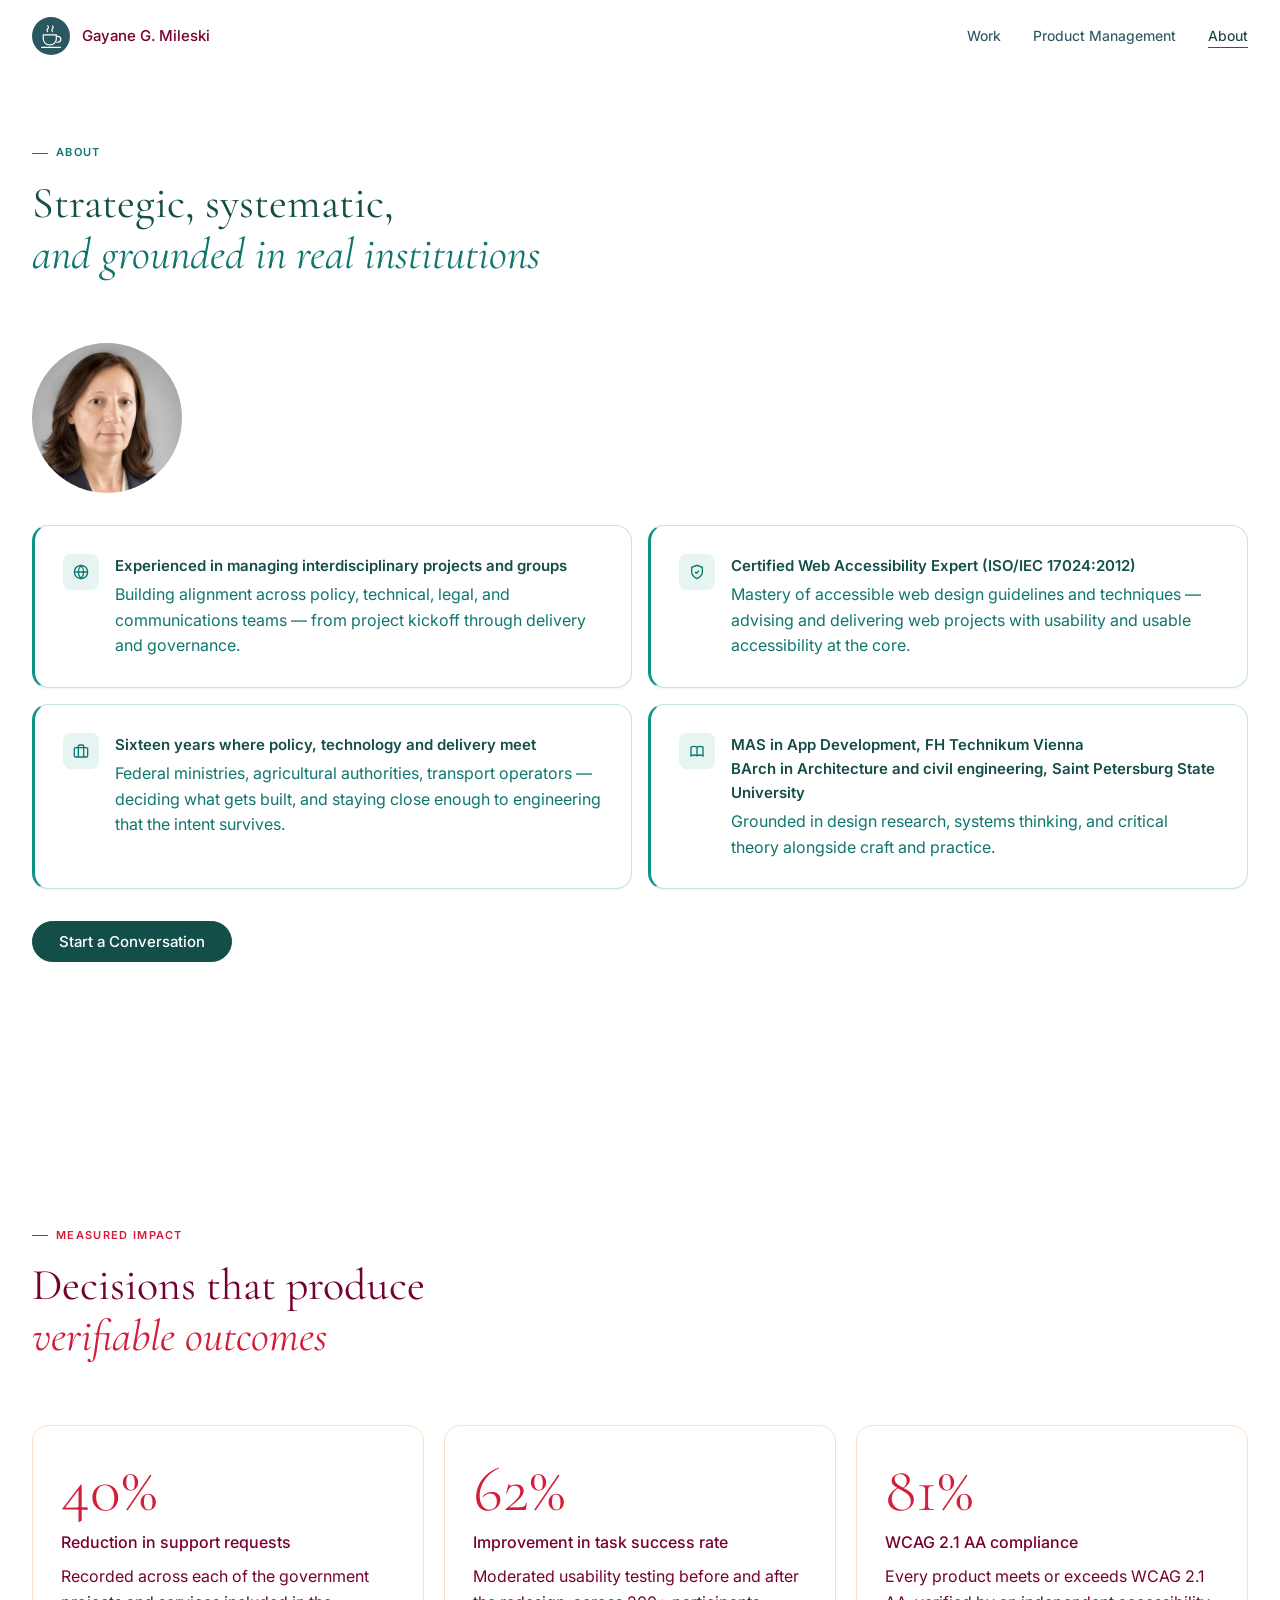
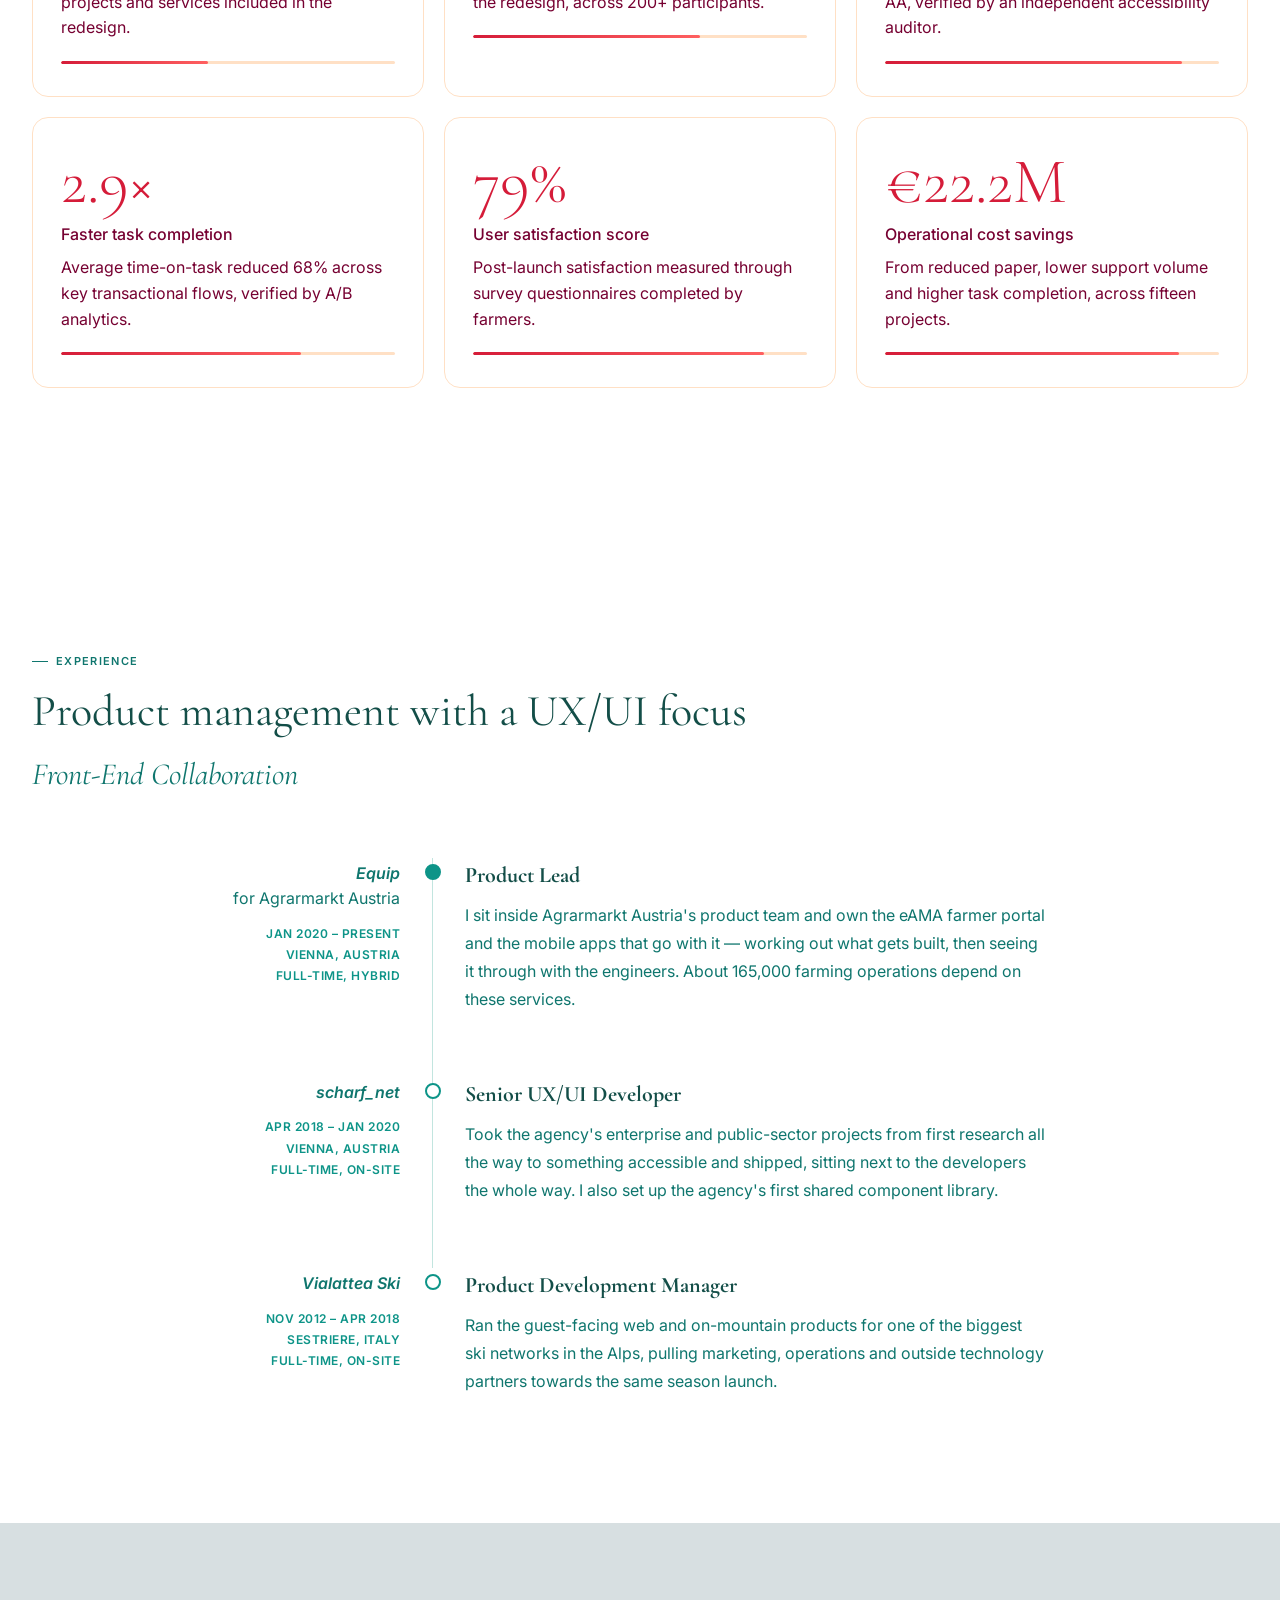
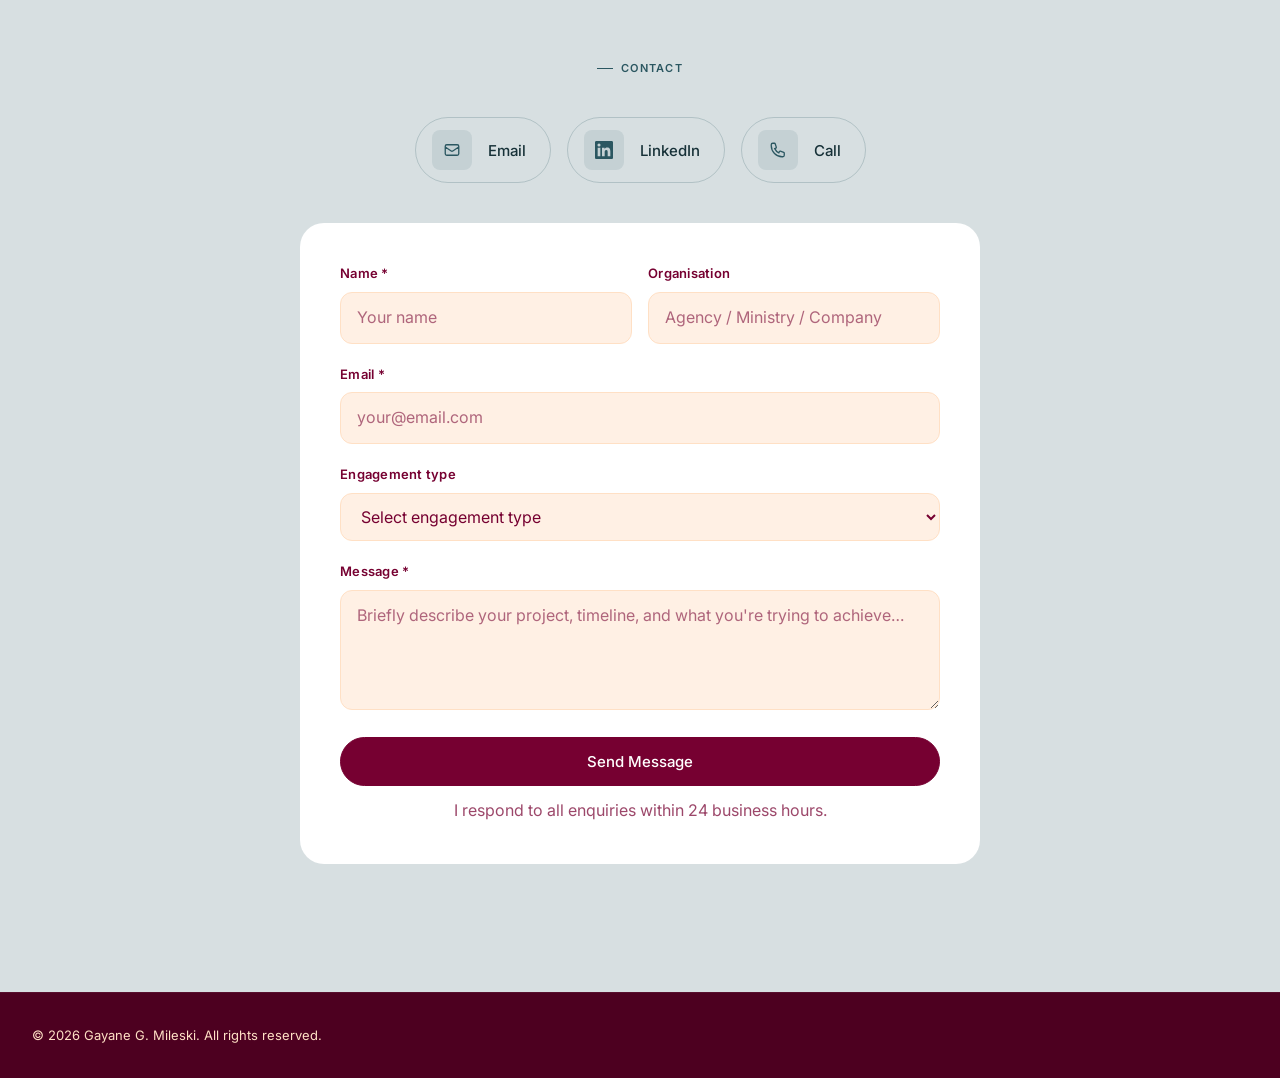
==== commit 68880544: "Fold product management into the work page The nine expansion panels and their scoped stylesheet mov" ====
--- a/about.html
+++ b/about.html
@@ -23,7 +23,7 @@
       </a>
       <ul class="nav-menu nav-menu--teal" id="nav-menu" role="list">
         <li><a href="work.html" class="nav-link">Work</a></li>
-        <li><a href="product-management.html" class="nav-link">Product Management</a></li>
+        <li><a href="work.html#product-management" class="nav-link">Product Management</a></li>
         <li><a href="about.html" class="nav-link is-current" aria-current="page">About</a></li>
       </ul>
       <button class="nav-toggle" id="nav-toggle" aria-expanded="false" aria-controls="nav-menu" aria-label="Open navigation">
--- a/css/styles.css
+++ b/css/styles.css
@@ -3480,11 +3480,17 @@
    differently. nothing here answers the other side. */
 .practice-coda::after {
   right: calc(50% - 50vw);
+  /* this panel reaches further in than the left one, only so the burgundy can
+     sit that much closer to the text. everything else here is measured from the
+     right edge, so nothing else moves with it. */
+  --reach: 100px;
+  width: calc(var(--w) + var(--reach));
   --rb: min(calc(var(--w) * 1.50), 360px);
   --rm: min(calc(var(--w) * 0.62), 172px);
   --rs: min(calc(var(--w) * 0.20),  58px);
   --xb: min(calc(var(--w) * 0.25), calc(var(--w) - var(--rb) - 10px));
-  --xm: min(calc(var(--w) * 0.78), calc(var(--w) - var(--rm) - 12px));
+  --xm: min(calc(var(--w) * 0.78 + var(--reach)),
+            calc(var(--w) + var(--reach) - var(--rm) - 12px));
   --xs: min(calc(var(--w) * 0.46), calc(var(--w) - var(--rs) - 12px));
   background-image:
     url('../images/coda/line-right.svg'),
